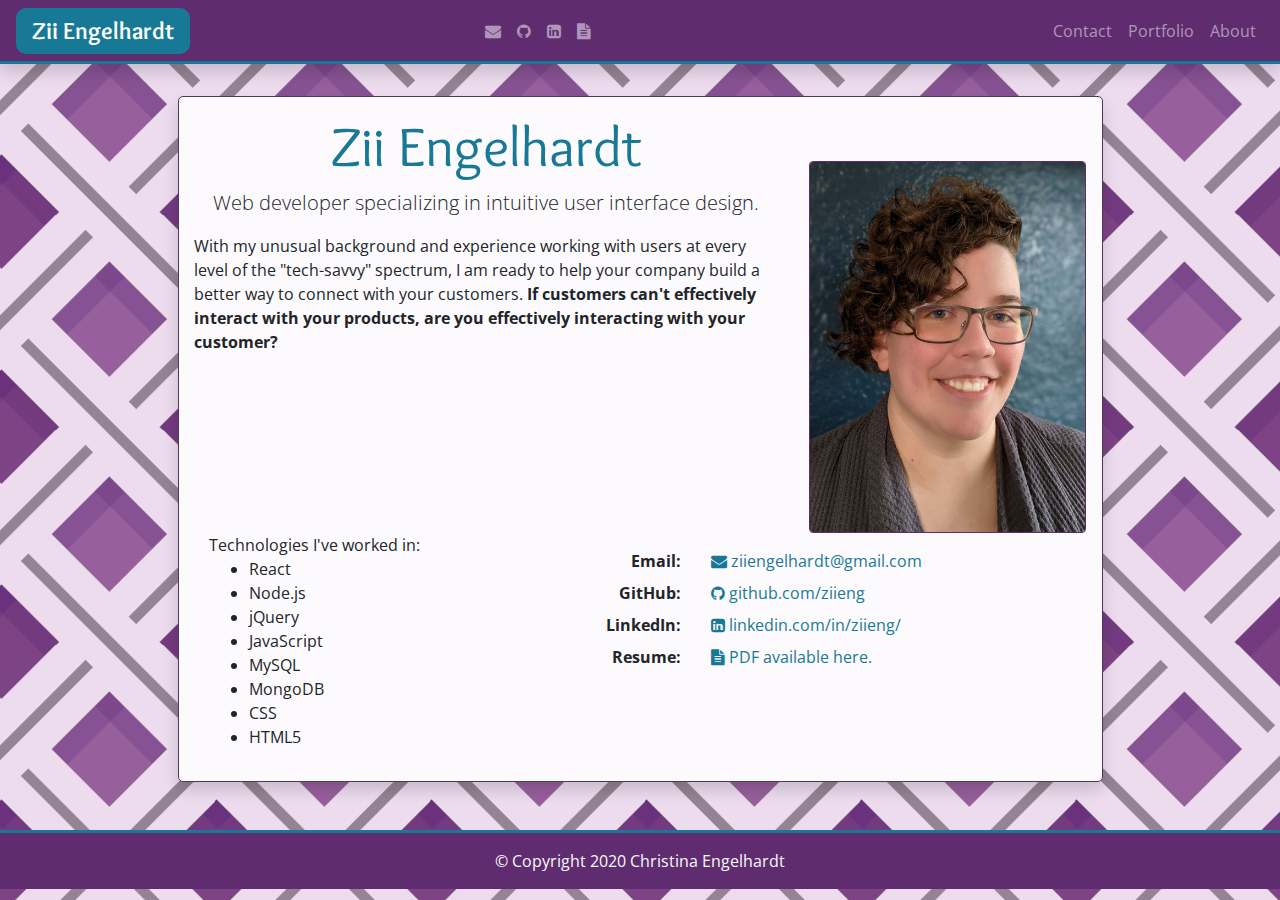
==== index.html @ 68a91fc2 "expand technologies list" ====
<!DOCTYPE html>
<html lang="en">

<head>
    <meta charset="UTF-8">
    <meta name="viewport" content="width=device-width, initial-scale=1.0">
    <title>Zii Engelhardt</title>
    <!-- favicons -->
    <link rel="apple-touch-icon" sizes="180x180" href="/Assets/favicon_io/apple-touch-icon.png">
    <link rel="icon" type="image/png" sizes="32x32" href="Assets/favicon_io/favicon-32x32.png">
    <link rel="icon" type="image/png" sizes="16x16" href="Assets/favicon_io/favicon-16x16.png">
    <link rel="manifest" href="Assets/favicon_io/site.webmanifest">
    <!-- link fonts, Bootstrap -->
    <link href="https://stackpath.bootstrapcdn.com/font-awesome/4.7.0/css/font-awesome.min.css" rel="stylesheet">
    <link href="https://fonts.googleapis.com/css2?family=Open+Sans&family=Overlock:wght@700&display=swap"
        rel="stylesheet">
    <link rel="stylesheet" href="https://stackpath.bootstrapcdn.com/bootstrap/4.5.2/css/bootstrap.min.css"
        integrity="sha384-JcKb8q3iqJ61gNV9KGb8thSsNjpSL0n8PARn9HuZOnIxN0hoP+VmmDGMN5t9UJ0Z" crossorigin="anonymous">
    <!-- link personal stylesheet -->
    <link rel="stylesheet" href="./Assets/style.css">
</head>

<body class="d-flex flex-column">
    <!-- Start nav bar -->
    <nav class="navbar navbar-expand-lg navbar-dark shadow">
        <!-- Name branding -->
        <a class="navbar-brand" href="index.html" style="color: white; font-weight: bold;">Zii Engelhardt</a>
        <!-- Establish hamburger for narrow screens -->
        <button class="navbar-toggler" type="button" data-toggle="collapse" data-target="#CollapsedNav"
            aria-controls="CollapsedNav" aria-expanded="false" aria-label="Toggle navigation">
            <span class="navbar-toggler-icon"></span>
        </button>
        <!-- Navigation here down collapses on narrower screens -->
        <div class="ml-5 collapse navbar-collapse" id="CollapsedNav">
            <ul class="navbar-nav mt-2 mt-lg-0 mx-auto">
                <li class="nav-item">
                    <a class="nav-link" target="_blank" href="mailto:cjengelhardt@gmail.com" aria-label="Email">
                        <i class="fa fa-envelope" aria-hidden="true"></i>
                    </a>
                </li>
                <li class="nav-item">
                    <a class="nav-link" target="_blank" href="https://github.com/ziieng" aria-label="GitHub">
                        <i class="fa fa-github" aria-hidden="true"></i>
                    </a>
                </li>
                <li class="nav-item">
                    <a class="nav-link" target="_blank" href="https://www.linkedin.com/in/ziieng/"
                        aria-label="LinkedIn">
                        <i class="fa fa-linkedin-square" aria-hidden="true"></i>
                    </a>
                </li>
                <li class="nav-item">
                    <a class="nav-link" target="_blank" href="https://docs.google.com/document/d/1PLFvmRkLbO74XjR9L6c9dn1vp06lsfV9-lXtM_DrgCk/export?format=pdf" aria-label="Resume">
                        <i class="fa fa-file-text" aria-hidden="true"></i>
                    </a>
                </li>
            </ul>

            <ul class="navbar-nav mt-2 mt-lg-0 ml-auto">
                <li class="nav-item">
                    <a class="nav-link" href="contact.html">Contact</a>
                </li>
                <li class="nav-item">
                    <a class="nav-link" href="portfolio.html">Portfolio</a>
                </li>
                <li class="nav-item">
                    <a class="nav-link" href="about.html">About<span class="sr-only"> (current)</span></a>
                </li>
            </ul>
        </div>
    </nav>
    <!-- End nav bar -->

    <!-- Main body - about me -->
    <div class="container cont mt-5">
        <div class="col-lg-10 my-5 py-3 pgBody shadow clearfix">
            <div class="row">
                <div class="col-md-8">
                    <h1 class="display-4 text-center">Zii Engelhardt</h1>
                    <p class="lead text-center">Web developer specializing in intuitive user interface design.</p>
                    <p>With my unusual background and experience working with users at every level of the "tech-savvy"
                        spectrum, I am ready to help your company build a better way to connect with your customers.
                        <strong>If customers can't effectively interact with your products, are you effectively
                            interacting with your customer?</strong>
                    </p>
                </div>
                <div class="col-md-4 mt-2 mt-md-5 profileImg">
                    <img src="Assets/BusinessZii.jpg" class="img-fluid rounded"
                        alt="Zii, a nerdy girl with short, curly brown hair and rectangular glasses. Her hair is buzzed very short on one side, and is parted away from the camera.">
                </div>
            </div>
            <div class="row mx-auto">
                <div class="col-md-5">
                    <p class="mb-0">Technologies I've worked in:</p>
                    <ul class="mt-0">
                        <li>React</li>
                        <li>Node.js</li>
                        <li>jQuery</li>
                        <li>JavaScript</li>
                        <li>MySQL</li>
                        <li>MongoDB</li>
                        <li>CSS</li>
                        <li>HTML5</li>
                    </ul>

                </div>
                <div class="col-md-7 mt-3">
                    <dl class="row">
                        <dt class="col-sm-3">Email:</dt>
                        <dd class="col-sm-9"><a target="_blank" href="mailto:ziiengelhardt@gmail.com"> <i
                                    class="fa fa-envelope" aria-hidden="true"></i> ziiengelhardt@gmail.com</a>
                        </dd>

                        <dt class="col-sm-3">GitHub:</dt>
                        <dd class="col-sm-9">
                            <a target="_blank" href="https://github.com/ziieng"><i class="fa fa-github"
                                    aria-hidden="true"></i>
                                github.com/ziieng</a>
                        </dd>

                        <dt class="col-sm-3">LinkedIn:</dt>
                        <dd class="col-sm-9"><a target="_blank" href="https://www.linkedin.com/in/ziieng/"><i
                                    class="fa fa-linkedin-square" aria-hidden="true"></i>
                                linkedin.com/in/ziieng/</a></dd>

                        <dt class="col-sm-3">Resume:</dt>
                        <dd class="col-sm-9"><a target="_blank" href="https://docs.google.com/document/d/1PLFvmRkLbO74XjR9L6c9dn1vp06lsfV9-lXtM_DrgCk/export?format=pdf"><i
                                    class="fa fa-file-text" aria-hidden="true"></i> PDF available here.</a>
                        </dd>
                    </dl>
                </div>
            </div>
        </div>
    </div>
    <!-- Start footer -->
    <footer class="footer">
        <div class="container d-flex justify-content-center">
            <span class="text-light">&copy; Copyright 2020 Christina Engelhardt</span>
        </div>
    </footer>
    <!-- End footer -->

    <!-- Link jQuery for bootstrap -->
    <script src="https://code.jquery.com/jquery-3.5.1.slim.min.js"
        integrity="sha384-DfXdz2htPH0lsSSs5nCTpuj/zy4C+OGpamoFVy38MVBnE+IbbVYUew+OrCXaRkfj" crossorigin="anonymous">
    </script>
    <script src="https://cdn.jsdelivr.net/npm/popper.js@1.16.1/dist/umd/popper.min.js"
        integrity="sha384-9/reFTGAW83EW2RDu2S0VKaIzap3H66lZH81PoYlFhbGU+6BZp6G7niu735Sk7lN" crossorigin="anonymous">
    </script>
    <script src="https://stackpath.bootstrapcdn.com/bootstrap/4.5.2/js/bootstrap.min.js"
        integrity="sha384-B4gt1jrGC7Jh4AgTPSdUtOBvfO8shuf57BaghqFfPlYxofvL8/KUEfYiJOMMV+rV" crossorigin="anonymous">
    </script>
</body>

</html>
---- Assets/style.css ----
/* dark teal: 105266
light teal: 187996
dark purple: 272635
light purple: 503859
whiteish: F2F4FF or f9f4fa*/

body {
    background-image: url("smallersquares.png");
    background-repeat: repeat;
    font-family: 'Open Sans',
        sans-serif;
}

.navbar {
    position: fixed;
    top: 0;
    width: 100%;
    height: 4rem;
    z-index: 2000;
    background-color: #602c70;
    border-bottom: #187996 3px solid;
}

.navbar-collapse {
    background-color: #602c70;
    text-align: center;
}

.navbar-brand {
    background-color: #187996;
    padding-left: 1rem;
    padding-right: 1rem;
    border-radius: 10px;
    font-family: 'Overlock',
        cursive;
    font-weight: bold;
    font-size: x-large;
    color: #f9f4fa;
}

/* unvisited link */
.navbar .nav-item .nav-link a:link {
    color: #ffffff !important;
}
/* visited link */
.navbar .nav-item .nav-link a:visited {
    color: #ffffff;
}
/* mouse over link */
.navbar .nav-item .nav-link a:hover {
    color: #f2f4f2;
}
/* selected link */
.navbar .nav-item.nav-link a:active {
    color: gainsboro;
}

h1 {
    color: #187996;
    font-weight: bold;
    font-family: 'Overlock',
        cursive;
}

.pgBody {
    margin-left: auto;
    margin-right: auto;
    background-color: #fcfafd;
    border-radius: 5px;
    border: thin solid #503859;
}

.profileImg {
    overflow: hidden;
}

.profileImg img {
    border: thin solid #602c70;
    border-radius: 5px;
}

body hr {
    border: thin dashed #503859;
}

.portCard {
    border: thin solid #602c70;
    background-color: #f9f4fa;
    margin-left: 10px;
    margin-right: 10px;
}

@media (min-width: 768px) {
    .portCard {
        min-width: 40%;
        max-width: 45%;
    }
}

.card-body .card-title {
    font-family: 'Overlock',
        cursive;
    color: #105266;
    font-weight: bold;
    text-align: center;
}

.portCard img {
    border: thin solid #187996;
    border-radius: 5px;
    margin-top: 3px;
}

.linkBox {
    width: fit-content;
}

.linkBox .btn-outline-info {
    color: #f9f4fa;
    background-color: #187996;
    border-color: #105266;
    /*set the color you want here*/
}

.linkBox .btn-outline-info:hover,
.linkBox .btn-outline-info:focus,
.linkBox .btn-outline-info:active,
.linkBox .btn-outline-info.active,
.open>.dropdown-toggle.btn-outline-info {
    color: #f9f4fa;
    background-color: #105266;
    border-color: rgb(37, 87, 131);
    /*set the color you want here*/
}

dl dt {
    text-align: left !important;
}

@media (min-width: 768px) {
    dl dt {
        text-align: right !important;
    }
}

.cont {
    min-height: 85vh;
    margin-bottom: auto;
    flex-grow: 0 1 auto;
}

.footer {
    flex-shrink: 0;
    width: 100%;
    padding-top: 1rem;
    padding-bottom: 1rem;
    background-color: #602c70;
    border-top: #187996 3px solid;
}

/* unvisited link */
.pgBody a:link {
    color: #187996;
}

/* visited link */
.pgBody a:visited {
    color: #503859;
}

/* mouse over link */
.pgBody a:hover {
    color: #105266;
}

/* selected link */
.pgBody a:active {
    color: #105266;
}

/* unvisited link */
.pgBody .portCard a:link {
    color: #ffffff;
}

/* visited link */
.pgBody .portCard a:visited {
    color: #f9f4fa;
}

/* mouse over link */
.pgBody .portCard a:hover {
    color: #ffffff;
}

/* selected link */
.pgBody .portCard a:active {
    color: #ffffff;
}
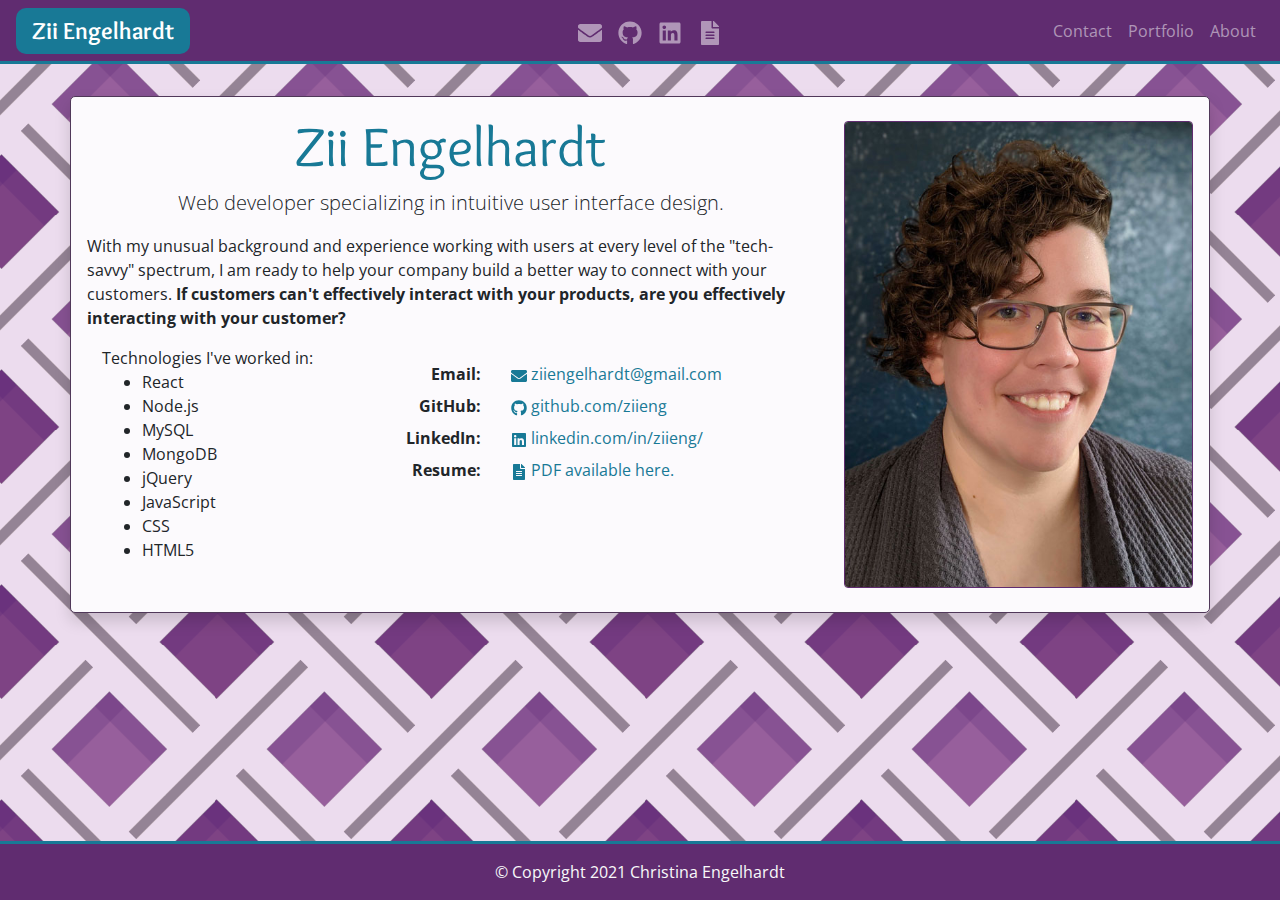
==== commit 229cfdd2: "Updates" ====
--- a/index.html
+++ b/index.html
@@ -1,155 +1 @@
-<!DOCTYPE html>
-<html lang="en">
-
-<head>
-    <meta charset="UTF-8">
-    <meta name="viewport" content="width=device-width, initial-scale=1.0">
-    <title>Zii Engelhardt</title>
-    <!-- favicons -->
-    <link rel="apple-touch-icon" sizes="180x180" href="/Assets/favicon_io/apple-touch-icon.png">
-    <link rel="icon" type="image/png" sizes="32x32" href="Assets/favicon_io/favicon-32x32.png">
-    <link rel="icon" type="image/png" sizes="16x16" href="Assets/favicon_io/favicon-16x16.png">
-    <link rel="manifest" href="Assets/favicon_io/site.webmanifest">
-    <!-- link fonts, Bootstrap -->
-    <link href="https://stackpath.bootstrapcdn.com/font-awesome/4.7.0/css/font-awesome.min.css" rel="stylesheet">
-    <link href="https://fonts.googleapis.com/css2?family=Open+Sans&family=Overlock:wght@700&display=swap"
-        rel="stylesheet">
-    <link rel="stylesheet" href="https://stackpath.bootstrapcdn.com/bootstrap/4.5.2/css/bootstrap.min.css"
-        integrity="sha384-JcKb8q3iqJ61gNV9KGb8thSsNjpSL0n8PARn9HuZOnIxN0hoP+VmmDGMN5t9UJ0Z" crossorigin="anonymous">
-    <!-- link personal stylesheet -->
-    <link rel="stylesheet" href="./Assets/style.css">
-</head>
-
-<body class="d-flex flex-column">
-    <!-- Start nav bar -->
-    <nav class="navbar navbar-expand-lg navbar-dark shadow">
-        <!-- Name branding -->
-        <a class="navbar-brand" href="index.html" style="color: white; font-weight: bold;">Zii Engelhardt</a>
-        <!-- Establish hamburger for narrow screens -->
-        <button class="navbar-toggler" type="button" data-toggle="collapse" data-target="#CollapsedNav"
-            aria-controls="CollapsedNav" aria-expanded="false" aria-label="Toggle navigation">
-            <span class="navbar-toggler-icon"></span>
-        </button>
-        <!-- Navigation here down collapses on narrower screens -->
-        <div class="ml-5 collapse navbar-collapse" id="CollapsedNav">
-            <ul class="navbar-nav mt-2 mt-lg-0 mx-auto">
-                <li class="nav-item">
-                    <a class="nav-link" target="_blank" href="mailto:cjengelhardt@gmail.com" aria-label="Email">
-                        <i class="fa fa-envelope" aria-hidden="true"></i>
-                    </a>
-                </li>
-                <li class="nav-item">
-                    <a class="nav-link" target="_blank" href="https://github.com/ziieng" aria-label="GitHub">
-                        <i class="fa fa-github" aria-hidden="true"></i>
-                    </a>
-                </li>
-                <li class="nav-item">
-                    <a class="nav-link" target="_blank" href="https://www.linkedin.com/in/ziieng/"
-                        aria-label="LinkedIn">
-                        <i class="fa fa-linkedin-square" aria-hidden="true"></i>
-                    </a>
-                </li>
-                <li class="nav-item">
-                    <a class="nav-link" target="_blank" href="https://docs.google.com/document/d/1PLFvmRkLbO74XjR9L6c9dn1vp06lsfV9-lXtM_DrgCk/export?format=pdf" aria-label="Resume">
-                        <i class="fa fa-file-text" aria-hidden="true"></i>
-                    </a>
-                </li>
-            </ul>
-
-            <ul class="navbar-nav mt-2 mt-lg-0 ml-auto">
-                <li class="nav-item">
-                    <a class="nav-link" href="contact.html">Contact</a>
-                </li>
-                <li class="nav-item">
-                    <a class="nav-link" href="portfolio.html">Portfolio</a>
-                </li>
-                <li class="nav-item">
-                    <a class="nav-link" href="about.html">About<span class="sr-only"> (current)</span></a>
-                </li>
-            </ul>
-        </div>
-    </nav>
-    <!-- End nav bar -->
-
-    <!-- Main body - about me -->
-    <div class="container cont mt-5">
-        <div class="col-lg-10 my-5 py-3 pgBody shadow clearfix">
-            <div class="row">
-                <div class="col-md-8">
-                    <h1 class="display-4 text-center">Zii Engelhardt</h1>
-                    <p class="lead text-center">Web developer specializing in intuitive user interface design.</p>
-                    <p>With my unusual background and experience working with users at every level of the "tech-savvy"
-                        spectrum, I am ready to help your company build a better way to connect with your customers.
-                        <strong>If customers can't effectively interact with your products, are you effectively
-                            interacting with your customer?</strong>
-                    </p>
-                </div>
-                <div class="col-md-4 mt-2 mt-md-5 profileImg">
-                    <img src="Assets/BusinessZii.jpg" class="img-fluid rounded"
-                        alt="Zii, a nerdy girl with short, curly brown hair and rectangular glasses. Her hair is buzzed very short on one side, and is parted away from the camera.">
-                </div>
-            </div>
-            <div class="row mx-auto">
-                <div class="col-md-5">
-                    <p class="mb-0">Technologies I've worked in:</p>
-                    <ul class="mt-0">
-                        <li>React</li>
-                        <li>Node.js</li>
-                        <li>jQuery</li>
-                        <li>JavaScript</li>
-                        <li>MySQL</li>
-                        <li>MongoDB</li>
-                        <li>CSS</li>
-                        <li>HTML5</li>
-                    </ul>
-
-                </div>
-                <div class="col-md-7 mt-3">
-                    <dl class="row">
-                        <dt class="col-sm-3">Email:</dt>
-                        <dd class="col-sm-9"><a target="_blank" href="mailto:ziiengelhardt@gmail.com"> <i
-                                    class="fa fa-envelope" aria-hidden="true"></i> ziiengelhardt@gmail.com</a>
-                        </dd>
-
-                        <dt class="col-sm-3">GitHub:</dt>
-                        <dd class="col-sm-9">
-                            <a target="_blank" href="https://github.com/ziieng"><i class="fa fa-github"
-                                    aria-hidden="true"></i>
-                                github.com/ziieng</a>
-                        </dd>
-
-                        <dt class="col-sm-3">LinkedIn:</dt>
-                        <dd class="col-sm-9"><a target="_blank" href="https://www.linkedin.com/in/ziieng/"><i
-                                    class="fa fa-linkedin-square" aria-hidden="true"></i>
-                                linkedin.com/in/ziieng/</a></dd>
-
-                        <dt class="col-sm-3">Resume:</dt>
-                        <dd class="col-sm-9"><a target="_blank" href="https://docs.google.com/document/d/1PLFvmRkLbO74XjR9L6c9dn1vp06lsfV9-lXtM_DrgCk/export?format=pdf"><i
-                                    class="fa fa-file-text" aria-hidden="true"></i> PDF available here.</a>
-                        </dd>
-                    </dl>
-                </div>
-            </div>
-        </div>
-    </div>
-    <!-- Start footer -->
-    <footer class="footer">
-        <div class="container d-flex justify-content-center">
-            <span class="text-light">&copy; Copyright 2020 Christina Engelhardt</span>
-        </div>
-    </footer>
-    <!-- End footer -->
-
-    <!-- Link jQuery for bootstrap -->
-    <script src="https://code.jquery.com/jquery-3.5.1.slim.min.js"
-        integrity="sha384-DfXdz2htPH0lsSSs5nCTpuj/zy4C+OGpamoFVy38MVBnE+IbbVYUew+OrCXaRkfj" crossorigin="anonymous">
-    </script>
-    <script src="https://cdn.jsdelivr.net/npm/popper.js@1.16.1/dist/umd/popper.min.js"
-        integrity="sha384-9/reFTGAW83EW2RDu2S0VKaIzap3H66lZH81PoYlFhbGU+6BZp6G7niu735Sk7lN" crossorigin="anonymous">
-    </script>
-    <script src="https://stackpath.bootstrapcdn.com/bootstrap/4.5.2/js/bootstrap.min.js"
-        integrity="sha384-B4gt1jrGC7Jh4AgTPSdUtOBvfO8shuf57BaghqFfPlYxofvL8/KUEfYiJOMMV+rV" crossorigin="anonymous">
-    </script>
-</body>
-
-</html>+<!doctype html><html lang="en"><head><meta charset="utf-8"><meta name="viewport" content="width=device-width,initial-scale=1,shrink-to-fit=no"><meta name="theme-color" content="#000000"><link rel="manifest" href="/manifest.json"><link rel="shortcut icon" href="/favicon.ico"><title>Zii Engelhardt</title><link href="https://fonts.googleapis.com/css2?family=Open+Sans&family=Overlock:wght@700&display=swap" rel="stylesheet"><link href="/static/css/2.87a9c7a2.chunk.css" rel="stylesheet"><link href="/static/css/main.0ce1314d.chunk.css" rel="stylesheet"></head><body><noscript>You need to enable JavaScript to see this webpage.</noscript><div id="root"></div><script>!function(e){function r(r){for(var n,l,f=r[0],i=r[1],a=r[2],c=0,s=[];c<f.length;c++)l=f[c],Object.prototype.hasOwnProperty.call(o,l)&&o[l]&&s.push(o[l][0]),o[l]=0;for(n in i)Object.prototype.hasOwnProperty.call(i,n)&&(e[n]=i[n]);for(p&&p(r);s.length;)s.shift()();return u.push.apply(u,a||[]),t()}function t(){for(var e,r=0;r<u.length;r++){for(var t=u[r],n=!0,f=1;f<t.length;f++){var i=t[f];0!==o[i]&&(n=!1)}n&&(u.splice(r--,1),e=l(l.s=t[0]))}return e}var n={},o={1:0},u=[];function l(r){if(n[r])return n[r].exports;var t=n[r]={i:r,l:!1,exports:{}};return e[r].call(t.exports,t,t.exports,l),t.l=!0,t.exports}l.m=e,l.c=n,l.d=function(e,r,t){l.o(e,r)||Object.defineProperty(e,r,{enumerable:!0,get:t})},l.r=function(e){"undefined"!=typeof Symbol&&Symbol.toStringTag&&Object.defineProperty(e,Symbol.toStringTag,{value:"Module"}),Object.defineProperty(e,"__esModule",{value:!0})},l.t=function(e,r){if(1&r&&(e=l(e)),8&r)return e;if(4&r&&"object"==typeof e&&e&&e.__esModule)return e;var t=Object.create(null);if(l.r(t),Object.defineProperty(t,"default",{enumerable:!0,value:e}),2&r&&"string"!=typeof e)for(var n in e)l.d(t,n,function(r){return e[r]}.bind(null,n));return t},l.n=function(e){var r=e&&e.__esModule?function(){return e.default}:function(){return e};return l.d(r,"a",r),r},l.o=function(e,r){return Object.prototype.hasOwnProperty.call(e,r)},l.p="/";var f=this.webpackJsonpreactportfolio=this.webpackJsonpreactportfolio||[],i=f.push.bind(f);f.push=r,f=f.slice();for(var a=0;a<f.length;a++)r(f[a]);var p=i;t()}([])</script><script src="/static/js/2.46780717.chunk.js"></script><script src="/static/js/main.69ee39e8.chunk.js"></script></body></html>--- a/static/css/main.0ce1314d.chunk.css
+++ b/static/css/main.0ce1314d.chunk.css
@@ -0,0 +1,2 @@
+body{margin:0;padding:0;font-family:sans-serif;background-image:url(/assets/smallersquares.png);background-repeat:repeat;font-family:"Open Sans",sans-serif}.navbar{padding:1rem;position:fixed;top:0;width:100%;height:4rem;z-index:2000;background-color:#602c70;border-bottom:3px solid #187996}.navbar-collapse{background-color:#602c70;text-align:center}.navbar-brand{background-color:#187996;padding-left:1rem;padding-right:1rem;border-radius:10px;font-family:"Overlock",cursive;font-weight:700;font-size:x-large;color:#f9f4fa}.navbar .nav-item .nav-link a:link{color:#fff!important}.navbar .nav-item .nav-link a:visited{color:#fff}.navbar .nav-item .nav-link a:hover{color:#f2f4f2}.navbar .nav-item.nav-link a:active{color:#dcdcdc}h1{color:#187996;font-weight:700;font-family:"Overlock",cursive}.pgBody{margin-left:auto;margin-right:auto;background-color:#fcfafd;border-radius:5px;border:thin solid #503859}.profileImg{overflow:hidden}.profileImg img{border:thin solid #602c70;border-radius:5px}body hr{border:thin dashed #503859}.portCard{border:thin solid #602c70;background-color:#f9f4fa;margin-left:5px;margin-right:5px}@media (min-width:768px){.portCard{min-width:40%;max-width:45%}}.card-body .card-title{font-family:"Overlock",cursive;color:#105266;font-weight:700;text-align:center}.portCard img{border:thin solid #187996;border-radius:5px;margin-top:3px}.linkBox{width:-webkit-fit-content;width:-moz-fit-content;width:fit-content}.linkBox .btn-outline-info{color:#f9f4fa;background-color:#187996;border-color:#105266}.linkBox .btn-outline-info.active,.linkBox .btn-outline-info:active,.linkBox .btn-outline-info:focus,.linkBox .btn-outline-info:hover,.open>.dropdown-toggle.btn-outline-info{color:#f9f4fa;background-color:#105266;border-color:#255783}dl dt{text-align:left!important}@media (min-width:768px){dl dt{text-align:right!important}}.cont{min-height:85vh;margin-bottom:auto;flex-grow:0 1 auto}.footer{position:fixed;bottom:0;flex-shrink:0;width:100%;padding-top:1rem;padding-bottom:1rem;background-color:#602c70;border-top:3px solid #187996}.pgBody a:link{color:#187996}.pgBody a:visited{color:#503859}.pgBody a:active,.pgBody a:hover{color:#105266}.pgBody .portCard a:link{color:#fff}.pgBody .portCard a:visited{color:#f9f4fa}.pgBody .portCard a:active,.pgBody .portCard a:hover{color:#fff}
+/*# sourceMappingURL=main.0ce1314d.chunk.css.map */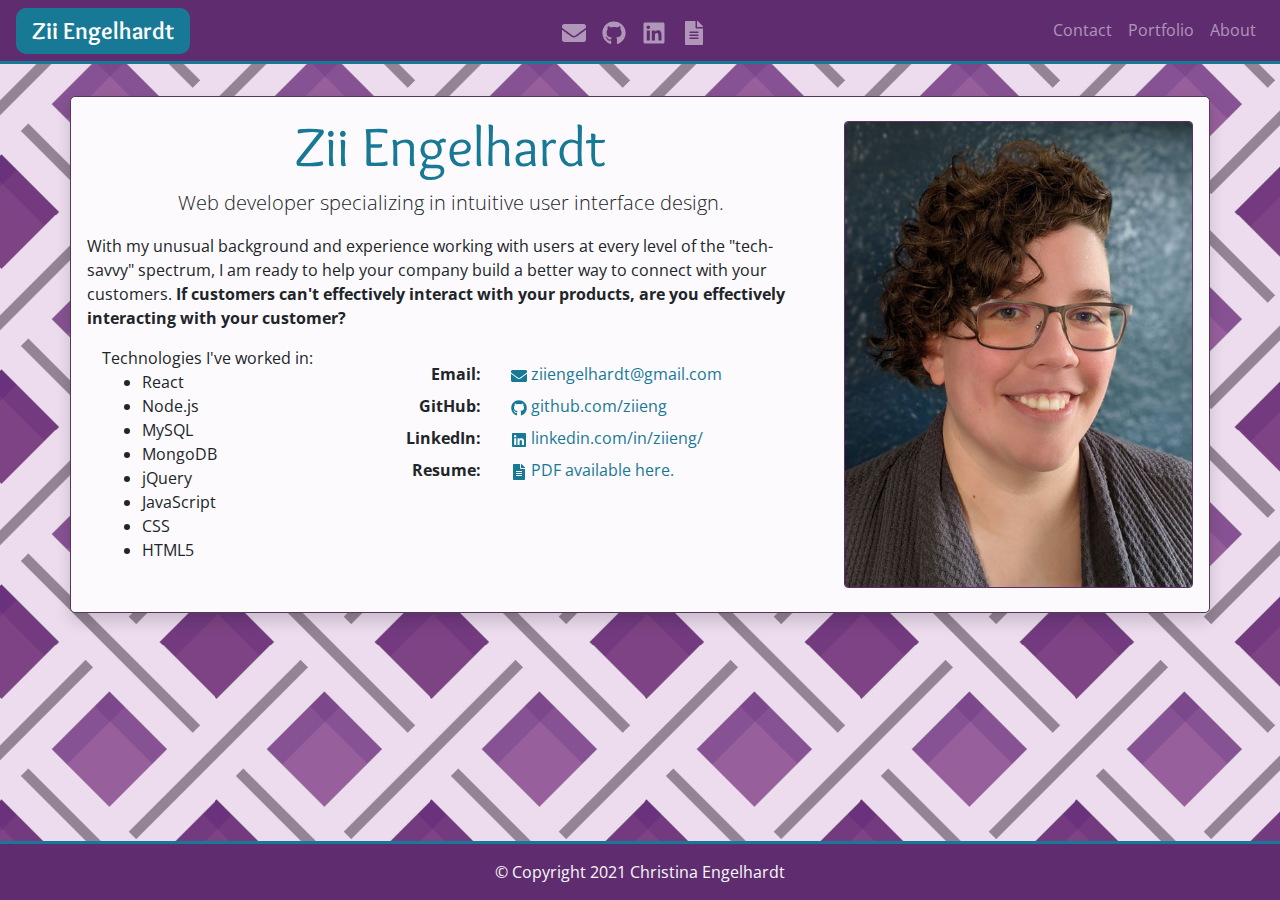
==== commit 8791cb33: "Updates" ====
--- a/index.html
+++ b/index.html
@@ -1 +1 @@
-<!doctype html><html lang="en"><head><meta charset="utf-8"><meta name="viewport" content="width=device-width,initial-scale=1,shrink-to-fit=no"><meta name="theme-color" content="#000000"><link rel="manifest" href="/manifest.json"><link rel="shortcut icon" href="/favicon.ico"><title>Zii Engelhardt</title><link href="https://fonts.googleapis.com/css2?family=Open+Sans&family=Overlock:wght@700&display=swap" rel="stylesheet"><link href="/static/css/2.87a9c7a2.chunk.css" rel="stylesheet"><link href="/static/css/main.0ce1314d.chunk.css" rel="stylesheet"></head><body><noscript>You need to enable JavaScript to see this webpage.</noscript><div id="root"></div><script>!function(e){function r(r){for(var n,l,f=r[0],i=r[1],a=r[2],c=0,s=[];c<f.length;c++)l=f[c],Object.prototype.hasOwnProperty.call(o,l)&&o[l]&&s.push(o[l][0]),o[l]=0;for(n in i)Object.prototype.hasOwnProperty.call(i,n)&&(e[n]=i[n]);for(p&&p(r);s.length;)s.shift()();return u.push.apply(u,a||[]),t()}function t(){for(var e,r=0;r<u.length;r++){for(var t=u[r],n=!0,f=1;f<t.length;f++){var i=t[f];0!==o[i]&&(n=!1)}n&&(u.splice(r--,1),e=l(l.s=t[0]))}return e}var n={},o={1:0},u=[];function l(r){if(n[r])return n[r].exports;var t=n[r]={i:r,l:!1,exports:{}};return e[r].call(t.exports,t,t.exports,l),t.l=!0,t.exports}l.m=e,l.c=n,l.d=function(e,r,t){l.o(e,r)||Object.defineProperty(e,r,{enumerable:!0,get:t})},l.r=function(e){"undefined"!=typeof Symbol&&Symbol.toStringTag&&Object.defineProperty(e,Symbol.toStringTag,{value:"Module"}),Object.defineProperty(e,"__esModule",{value:!0})},l.t=function(e,r){if(1&r&&(e=l(e)),8&r)return e;if(4&r&&"object"==typeof e&&e&&e.__esModule)return e;var t=Object.create(null);if(l.r(t),Object.defineProperty(t,"default",{enumerable:!0,value:e}),2&r&&"string"!=typeof e)for(var n in e)l.d(t,n,function(r){return e[r]}.bind(null,n));return t},l.n=function(e){var r=e&&e.__esModule?function(){return e.default}:function(){return e};return l.d(r,"a",r),r},l.o=function(e,r){return Object.prototype.hasOwnProperty.call(e,r)},l.p="/";var f=this.webpackJsonpreactportfolio=this.webpackJsonpreactportfolio||[],i=f.push.bind(f);f.push=r,f=f.slice();for(var a=0;a<f.length;a++)r(f[a]);var p=i;t()}([])</script><script src="/static/js/2.46780717.chunk.js"></script><script src="/static/js/main.69ee39e8.chunk.js"></script></body></html>+<!doctype html><html lang="en"><head><meta charset="utf-8"><meta name="viewport" content="width=device-width,initial-scale=1,shrink-to-fit=no"><meta name="theme-color" content="#000000"><link rel="manifest" href="/manifest.json"><link rel="shortcut icon" href="/favicon.ico"><title>Zii Engelhardt</title><link href="https://fonts.googleapis.com/css2?family=Open+Sans&family=Overlock:wght@700&display=swap" rel="stylesheet"><link href="/static/css/2.f9a7a259.chunk.css" rel="stylesheet"><link href="/static/css/main.98c0fc8f.chunk.css" rel="stylesheet"></head><body><noscript>You need to enable JavaScript to see this webpage.</noscript><div id="root"></div><script>!function(e){function r(r){for(var n,l,f=r[0],i=r[1],a=r[2],c=0,s=[];c<f.length;c++)l=f[c],Object.prototype.hasOwnProperty.call(o,l)&&o[l]&&s.push(o[l][0]),o[l]=0;for(n in i)Object.prototype.hasOwnProperty.call(i,n)&&(e[n]=i[n]);for(p&&p(r);s.length;)s.shift()();return u.push.apply(u,a||[]),t()}function t(){for(var e,r=0;r<u.length;r++){for(var t=u[r],n=!0,f=1;f<t.length;f++){var i=t[f];0!==o[i]&&(n=!1)}n&&(u.splice(r--,1),e=l(l.s=t[0]))}return e}var n={},o={1:0},u=[];function l(r){if(n[r])return n[r].exports;var t=n[r]={i:r,l:!1,exports:{}};return e[r].call(t.exports,t,t.exports,l),t.l=!0,t.exports}l.m=e,l.c=n,l.d=function(e,r,t){l.o(e,r)||Object.defineProperty(e,r,{enumerable:!0,get:t})},l.r=function(e){"undefined"!=typeof Symbol&&Symbol.toStringTag&&Object.defineProperty(e,Symbol.toStringTag,{value:"Module"}),Object.defineProperty(e,"__esModule",{value:!0})},l.t=function(e,r){if(1&r&&(e=l(e)),8&r)return e;if(4&r&&"object"==typeof e&&e&&e.__esModule)return e;var t=Object.create(null);if(l.r(t),Object.defineProperty(t,"default",{enumerable:!0,value:e}),2&r&&"string"!=typeof e)for(var n in e)l.d(t,n,function(r){return e[r]}.bind(null,n));return t},l.n=function(e){var r=e&&e.__esModule?function(){return e.default}:function(){return e};return l.d(r,"a",r),r},l.o=function(e,r){return Object.prototype.hasOwnProperty.call(e,r)},l.p="/";var f=this.webpackJsonpreactportfolio=this.webpackJsonpreactportfolio||[],i=f.push.bind(f);f.push=r,f=f.slice();for(var a=0;a<f.length;a++)r(f[a]);var p=i;t()}([])</script><script src="/static/js/2.421b76ee.chunk.js"></script><script src="/static/js/main.376bf2cb.chunk.js"></script></body></html>--- a/static/css/2.f9a7a259.chunk.css
+++ b/static/css/2.f9a7a259.chunk.css
@@ -0,0 +1,9 @@
+.carousel.carousel-slider .control-arrow,.carousel .control-arrow{transition:all .25s ease-in;opacity:.4;filter:alpha(opacity=40);position:absolute;z-index:2;top:20px;background:none;border:0;font-size:32px;cursor:pointer}.carousel .control-arrow:focus,.carousel .control-arrow:hover{opacity:1;filter:alpha(opacity=100)}.carousel.carousel-slider .control-arrow:before,.carousel .control-arrow:before{margin:0 5px;display:inline-block;border-top:8px solid transparent;border-bottom:8px solid transparent;content:""}.carousel .control-disabled.control-arrow{opacity:0;filter:alpha(opacity=0);cursor:inherit;display:none}.carousel .control-prev.control-arrow{left:0}.carousel .control-prev.control-arrow:before{border-right:8px solid #fff}.carousel .control-next.control-arrow{right:0}.carousel .control-next.control-arrow:before{border-left:8px solid #fff}.carousel-root{outline:none}.carousel{width:100%}.carousel *{box-sizing:border-box}.carousel img{width:100%;display:inline-block;pointer-events:none}.carousel .carousel{position:relative}.carousel .control-arrow{outline:0;border:0;background:none;top:50%;margin-top:-13px;font-size:18px}.carousel .thumbs-wrapper{margin:20px;overflow:hidden}.carousel .thumbs{transition:all .15s ease-in;transform:translateZ(0);position:relative;list-style:none;white-space:nowrap}.carousel .thumb{transition:border .15s ease-in;display:inline-block;margin-right:6px;white-space:nowrap;overflow:hidden;border:3px solid #fff;padding:2px}.carousel .thumb:focus{border:3px solid #ccc;outline:none}.carousel .thumb.selected,.carousel .thumb:hover{border:3px solid #333}.carousel .thumb img{vertical-align:top}.carousel.carousel-slider{position:relative;margin:0;overflow:hidden}.carousel.carousel-slider .control-arrow{top:0;color:#fff;font-size:26px;bottom:0;margin-top:0;padding:5px}.carousel.carousel-slider .control-arrow:hover{background:rgba(0,0,0,.2)}.carousel .slider-wrapper{overflow:hidden;margin:auto;width:100%;transition:height .15s ease-in}.carousel .slider-wrapper.axis-horizontal .slider{-ms-box-orient:horizontal;display:-moz-flex;display:flex}.carousel .slider-wrapper.axis-horizontal .slider .slide{flex-direction:column;flex-flow:column}.carousel .slider-wrapper.axis-vertical{-ms-box-orient:horizontal;display:-moz-flex;display:flex}.carousel .slider-wrapper.axis-vertical .slider{flex-direction:column}.carousel .slider{margin:0;padding:0;position:relative;list-style:none;width:100%}.carousel .slider.animated{transition:all .35s ease-in-out}.carousel .slide{min-width:100%;margin:0;position:relative;text-align:center;background:#000}.carousel .slide img{width:100%;vertical-align:top;border:0}.carousel .slide iframe{display:inline-block;width:calc(100% - 80px);margin:0 40px 40px;border:0}.carousel .slide .legend{transition:all .5s ease-in-out;position:absolute;bottom:40px;left:50%;margin-left:-45%;width:90%;border-radius:10px;background:#000;color:#fff;padding:10px;font-size:12px;text-align:center;opacity:.25;transition:opacity .35s ease-in-out}.carousel .control-dots{position:absolute;bottom:0;margin:10px 0;padding:0;text-align:center;width:100%;z-index:1}@media (min-width:960px){.carousel .control-dots{bottom:0}}.carousel .control-dots .dot{transition:opacity .25s ease-in;opacity:.3;filter:alpha(opacity=30);box-shadow:1px 1px 2px rgba(0,0,0,.9);background:#fff;border-radius:50%;width:8px;height:8px;cursor:pointer;display:inline-block;margin:0 8px}.carousel .control-dots .dot.selected,.carousel .control-dots .dot:hover{opacity:1;filter:alpha(opacity=100)}.carousel .carousel-status{position:absolute;top:0;right:0;padding:5px;font-size:10px;text-shadow:1px 1px 1px rgba(0,0,0,.9);color:#fff}.carousel:hover .slide .legend{opacity:1}
+
+/*!
+ * Bootstrap v4.6.0 (https://getbootstrap.com/)
+ * Copyright 2011-2021 The Bootstrap Authors
+ * Copyright 2011-2021 Twitter, Inc.
+ * Licensed under MIT (https://github.com/twbs/bootstrap/blob/main/LICENSE)
+ */:root{--blue:#007bff;--indigo:#6610f2;--purple:#6f42c1;--pink:#e83e8c;--red:#dc3545;--orange:#fd7e14;--yellow:#ffc107;--green:#28a745;--teal:#20c997;--cyan:#17a2b8;--white:#fff;--gray:#6c757d;--gray-dark:#343a40;--primary:#007bff;--secondary:#6c757d;--success:#28a745;--info:#17a2b8;--warning:#ffc107;--danger:#dc3545;--light:#f8f9fa;--dark:#343a40;--breakpoint-xs:0;--breakpoint-sm:576px;--breakpoint-md:768px;--breakpoint-lg:992px;--breakpoint-xl:1200px;--font-family-sans-serif:-apple-system,BlinkMacSystemFont,"Segoe UI",Roboto,"Helvetica Neue",Arial,"Noto Sans","Liberation Sans",sans-serif,"Apple Color Emoji","Segoe UI Emoji","Segoe UI Symbol","Noto Color Emoji";--font-family-monospace:SFMono-Regular,Menlo,Monaco,Consolas,"Liberation Mono","Courier New",monospace}*,:after,:before{box-sizing:border-box}html{font-family:sans-serif;line-height:1.15;-webkit-text-size-adjust:100%;-webkit-tap-highlight-color:rgba(0,0,0,0)}article,aside,figcaption,figure,footer,header,hgroup,main,nav,section{display:block}body{margin:0;font-family:-apple-system,BlinkMacSystemFont,"Segoe UI",Roboto,"Helvetica Neue",Arial,"Noto Sans","Liberation Sans",sans-serif,"Apple Color Emoji","Segoe UI Emoji","Segoe UI Symbol","Noto Color Emoji";font-size:1rem;font-weight:400;line-height:1.5;color:#212529;text-align:left;background-color:#fff}[tabindex="-1"]:focus:not(:focus-visible){outline:0!important}hr{box-sizing:content-box;height:0;overflow:visible}h1,h2,h3,h4,h5,h6{margin-top:0;margin-bottom:.5rem}p{margin-top:0;margin-bottom:1rem}abbr[data-original-title],abbr[title]{text-decoration:underline;-webkit-text-decoration:underline dotted;text-decoration:underline dotted;cursor:help;border-bottom:0;-webkit-text-decoration-skip-ink:none;text-decoration-skip-ink:none}address{font-style:normal;line-height:inherit}address,dl,ol,ul{margin-bottom:1rem}dl,ol,ul{margin-top:0}ol ol,ol ul,ul ol,ul ul{margin-bottom:0}dt{font-weight:700}dd{margin-bottom:.5rem;margin-left:0}blockquote{margin:0 0 1rem}b,strong{font-weight:bolder}small{font-size:80%}sub,sup{position:relative;font-size:75%;line-height:0;vertical-align:baseline}sub{bottom:-.25em}sup{top:-.5em}a{color:#007bff;text-decoration:none;background-color:transparent}a:hover{color:#0056b3;text-decoration:underline}a:not([href]):not([class]),a:not([href]):not([class]):hover{color:inherit;text-decoration:none}code,kbd,pre,samp{font-family:SFMono-Regular,Menlo,Monaco,Consolas,"Liberation Mono","Courier New",monospace;font-size:1em}pre{margin-top:0;margin-bottom:1rem;overflow:auto;-ms-overflow-style:scrollbar}figure{margin:0 0 1rem}img{border-style:none}img,svg{vertical-align:middle}svg{overflow:hidden}table{border-collapse:collapse}caption{padding-top:.75rem;padding-bottom:.75rem;color:#6c757d;text-align:left;caption-side:bottom}th{text-align:inherit;text-align:-webkit-match-parent}label{display:inline-block;margin-bottom:.5rem}button{border-radius:0}button:focus:not(:focus-visible){outline:0}button,input,optgroup,select,textarea{margin:0;font-family:inherit;font-size:inherit;line-height:inherit}button,input{overflow:visible}button,select{text-transform:none}[role=button]{cursor:pointer}select{word-wrap:normal}[type=button],[type=reset],[type=submit],button{-webkit-appearance:button}[type=button]:not(:disabled),[type=reset]:not(:disabled),[type=submit]:not(:disabled),button:not(:disabled){cursor:pointer}[type=button]::-moz-focus-inner,[type=reset]::-moz-focus-inner,[type=submit]::-moz-focus-inner,button::-moz-focus-inner{padding:0;border-style:none}input[type=checkbox],input[type=radio]{box-sizing:border-box;padding:0}textarea{overflow:auto;resize:vertical}fieldset{min-width:0;padding:0;margin:0;border:0}legend{display:block;width:100%;max-width:100%;padding:0;margin-bottom:.5rem;font-size:1.5rem;line-height:inherit;color:inherit;white-space:normal}progress{vertical-align:baseline}[type=number]::-webkit-inner-spin-button,[type=number]::-webkit-outer-spin-button{height:auto}[type=search]{outline-offset:-2px;-webkit-appearance:none}[type=search]::-webkit-search-decoration{-webkit-appearance:none}::-webkit-file-upload-button{font:inherit;-webkit-appearance:button}output{display:inline-block}summary{display:list-item;cursor:pointer}template{display:none}[hidden]{display:none!important}.h1,.h2,.h3,.h4,.h5,.h6,h1,h2,h3,h4,h5,h6{margin-bottom:.5rem;font-weight:500;line-height:1.2}.h1,h1{font-size:2.5rem}.h2,h2{font-size:2rem}.h3,h3{font-size:1.75rem}.h4,h4{font-size:1.5rem}.h5,h5{font-size:1.25rem}.h6,h6{font-size:1rem}.lead{font-size:1.25rem;font-weight:300}.display-1{font-size:6rem}.display-1,.display-2{font-weight:300;line-height:1.2}.display-2{font-size:5.5rem}.display-3{font-size:4.5rem}.display-3,.display-4{font-weight:300;line-height:1.2}.display-4{font-size:3.5rem}hr{margin-top:1rem;margin-bottom:1rem;border:0;border-top:1px solid rgba(0,0,0,.1)}.small,small{font-size:80%;font-weight:400}.mark,mark{padding:.2em;background-color:#fcf8e3}.list-inline,.list-unstyled{padding-left:0;list-style:none}.list-inline-item{display:inline-block}.list-inline-item:not(:last-child){margin-right:.5rem}.initialism{font-size:90%;text-transform:uppercase}.blockquote{margin-bottom:1rem;font-size:1.25rem}.blockquote-footer{display:block;font-size:80%;color:#6c757d}.blockquote-footer:before{content:"\2014\00A0"}.img-fluid,.img-thumbnail{max-width:100%;height:auto}.img-thumbnail{padding:.25rem;background-color:#fff;border:1px solid #dee2e6;border-radius:.25rem}.figure{display:inline-block}.figure-img{margin-bottom:.5rem;line-height:1}.figure-caption{font-size:90%;color:#6c757d}code{font-size:87.5%;color:#e83e8c;word-wrap:break-word}a>code{color:inherit}kbd{padding:.2rem .4rem;font-size:87.5%;color:#fff;background-color:#212529;border-radius:.2rem}kbd kbd{padding:0;font-size:100%;font-weight:700}pre{display:block;font-size:87.5%;color:#212529}pre code{font-size:inherit;color:inherit;word-break:normal}.pre-scrollable{max-height:340px;overflow-y:scroll}.container,.container-fluid,.container-lg,.container-md,.container-sm,.container-xl{width:100%;padding-right:15px;padding-left:15px;margin-right:auto;margin-left:auto}@media (min-width:576px){.container,.container-sm{max-width:540px}}@media (min-width:768px){.container,.container-md,.container-sm{max-width:720px}}@media (min-width:992px){.container,.container-lg,.container-md,.container-sm{max-width:960px}}@media (min-width:1200px){.container,.container-lg,.container-md,.container-sm,.container-xl{max-width:1140px}}.row{display:flex;flex-wrap:wrap;margin-right:-15px;margin-left:-15px}.no-gutters{margin-right:0;margin-left:0}.no-gutters>.col,.no-gutters>[class*=col-]{padding-right:0;padding-left:0}.col,.col-1,.col-2,.col-3,.col-4,.col-5,.col-6,.col-7,.col-8,.col-9,.col-10,.col-11,.col-12,.col-auto,.col-lg,.col-lg-1,.col-lg-2,.col-lg-3,.col-lg-4,.col-lg-5,.col-lg-6,.col-lg-7,.col-lg-8,.col-lg-9,.col-lg-10,.col-lg-11,.col-lg-12,.col-lg-auto,.col-md,.col-md-1,.col-md-2,.col-md-3,.col-md-4,.col-md-5,.col-md-6,.col-md-7,.col-md-8,.col-md-9,.col-md-10,.col-md-11,.col-md-12,.col-md-auto,.col-sm,.col-sm-1,.col-sm-2,.col-sm-3,.col-sm-4,.col-sm-5,.col-sm-6,.col-sm-7,.col-sm-8,.col-sm-9,.col-sm-10,.col-sm-11,.col-sm-12,.col-sm-auto,.col-xl,.col-xl-1,.col-xl-2,.col-xl-3,.col-xl-4,.col-xl-5,.col-xl-6,.col-xl-7,.col-xl-8,.col-xl-9,.col-xl-10,.col-xl-11,.col-xl-12,.col-xl-auto{position:relative;width:100%;padding-right:15px;padding-left:15px}.col{flex-basis:0;flex-grow:1;max-width:100%}.row-cols-1>*{flex:0 0 100%;max-width:100%}.row-cols-2>*{flex:0 0 50%;max-width:50%}.row-cols-3>*{flex:0 0 33.333333%;max-width:33.333333%}.row-cols-4>*{flex:0 0 25%;max-width:25%}.row-cols-5>*{flex:0 0 20%;max-width:20%}.row-cols-6>*{flex:0 0 16.666667%;max-width:16.666667%}.col-auto{flex:0 0 auto;width:auto;max-width:100%}.col-1{flex:0 0 8.333333%;max-width:8.333333%}.col-2{flex:0 0 16.666667%;max-width:16.666667%}.col-3{flex:0 0 25%;max-width:25%}.col-4{flex:0 0 33.333333%;max-width:33.333333%}.col-5{flex:0 0 41.666667%;max-width:41.666667%}.col-6{flex:0 0 50%;max-width:50%}.col-7{flex:0 0 58.333333%;max-width:58.333333%}.col-8{flex:0 0 66.666667%;max-width:66.666667%}.col-9{flex:0 0 75%;max-width:75%}.col-10{flex:0 0 83.333333%;max-width:83.333333%}.col-11{flex:0 0 91.666667%;max-width:91.666667%}.col-12{flex:0 0 100%;max-width:100%}.order-first{order:-1}.order-last{order:13}.order-0{order:0}.order-1{order:1}.order-2{order:2}.order-3{order:3}.order-4{order:4}.order-5{order:5}.order-6{order:6}.order-7{order:7}.order-8{order:8}.order-9{order:9}.order-10{order:10}.order-11{order:11}.order-12{order:12}.offset-1{margin-left:8.333333%}.offset-2{margin-left:16.666667%}.offset-3{margin-left:25%}.offset-4{margin-left:33.333333%}.offset-5{margin-left:41.666667%}.offset-6{margin-left:50%}.offset-7{margin-left:58.333333%}.offset-8{margin-left:66.666667%}.offset-9{margin-left:75%}.offset-10{margin-left:83.333333%}.offset-11{margin-left:91.666667%}@media (min-width:576px){.col-sm{flex-basis:0;flex-grow:1;max-width:100%}.row-cols-sm-1>*{flex:0 0 100%;max-width:100%}.row-cols-sm-2>*{flex:0 0 50%;max-width:50%}.row-cols-sm-3>*{flex:0 0 33.333333%;max-width:33.333333%}.row-cols-sm-4>*{flex:0 0 25%;max-width:25%}.row-cols-sm-5>*{flex:0 0 20%;max-width:20%}.row-cols-sm-6>*{flex:0 0 16.666667%;max-width:16.666667%}.col-sm-auto{flex:0 0 auto;width:auto;max-width:100%}.col-sm-1{flex:0 0 8.333333%;max-width:8.333333%}.col-sm-2{flex:0 0 16.666667%;max-width:16.666667%}.col-sm-3{flex:0 0 25%;max-width:25%}.col-sm-4{flex:0 0 33.333333%;max-width:33.333333%}.col-sm-5{flex:0 0 41.666667%;max-width:41.666667%}.col-sm-6{flex:0 0 50%;max-width:50%}.col-sm-7{flex:0 0 58.333333%;max-width:58.333333%}.col-sm-8{flex:0 0 66.666667%;max-width:66.666667%}.col-sm-9{flex:0 0 75%;max-width:75%}.col-sm-10{flex:0 0 83.333333%;max-width:83.333333%}.col-sm-11{flex:0 0 91.666667%;max-width:91.666667%}.col-sm-12{flex:0 0 100%;max-width:100%}.order-sm-first{order:-1}.order-sm-last{order:13}.order-sm-0{order:0}.order-sm-1{order:1}.order-sm-2{order:2}.order-sm-3{order:3}.order-sm-4{order:4}.order-sm-5{order:5}.order-sm-6{order:6}.order-sm-7{order:7}.order-sm-8{order:8}.order-sm-9{order:9}.order-sm-10{order:10}.order-sm-11{order:11}.order-sm-12{order:12}.offset-sm-0{margin-left:0}.offset-sm-1{margin-left:8.333333%}.offset-sm-2{margin-left:16.666667%}.offset-sm-3{margin-left:25%}.offset-sm-4{margin-left:33.333333%}.offset-sm-5{margin-left:41.666667%}.offset-sm-6{margin-left:50%}.offset-sm-7{margin-left:58.333333%}.offset-sm-8{margin-left:66.666667%}.offset-sm-9{margin-left:75%}.offset-sm-10{margin-left:83.333333%}.offset-sm-11{margin-left:91.666667%}}@media (min-width:768px){.col-md{flex-basis:0;flex-grow:1;max-width:100%}.row-cols-md-1>*{flex:0 0 100%;max-width:100%}.row-cols-md-2>*{flex:0 0 50%;max-width:50%}.row-cols-md-3>*{flex:0 0 33.333333%;max-width:33.333333%}.row-cols-md-4>*{flex:0 0 25%;max-width:25%}.row-cols-md-5>*{flex:0 0 20%;max-width:20%}.row-cols-md-6>*{flex:0 0 16.666667%;max-width:16.666667%}.col-md-auto{flex:0 0 auto;width:auto;max-width:100%}.col-md-1{flex:0 0 8.333333%;max-width:8.333333%}.col-md-2{flex:0 0 16.666667%;max-width:16.666667%}.col-md-3{flex:0 0 25%;max-width:25%}.col-md-4{flex:0 0 33.333333%;max-width:33.333333%}.col-md-5{flex:0 0 41.666667%;max-width:41.666667%}.col-md-6{flex:0 0 50%;max-width:50%}.col-md-7{flex:0 0 58.333333%;max-width:58.333333%}.col-md-8{flex:0 0 66.666667%;max-width:66.666667%}.col-md-9{flex:0 0 75%;max-width:75%}.col-md-10{flex:0 0 83.333333%;max-width:83.333333%}.col-md-11{flex:0 0 91.666667%;max-width:91.666667%}.col-md-12{flex:0 0 100%;max-width:100%}.order-md-first{order:-1}.order-md-last{order:13}.order-md-0{order:0}.order-md-1{order:1}.order-md-2{order:2}.order-md-3{order:3}.order-md-4{order:4}.order-md-5{order:5}.order-md-6{order:6}.order-md-7{order:7}.order-md-8{order:8}.order-md-9{order:9}.order-md-10{order:10}.order-md-11{order:11}.order-md-12{order:12}.offset-md-0{margin-left:0}.offset-md-1{margin-left:8.333333%}.offset-md-2{margin-left:16.666667%}.offset-md-3{margin-left:25%}.offset-md-4{margin-left:33.333333%}.offset-md-5{margin-left:41.666667%}.offset-md-6{margin-left:50%}.offset-md-7{margin-left:58.333333%}.offset-md-8{margin-left:66.666667%}.offset-md-9{margin-left:75%}.offset-md-10{margin-left:83.333333%}.offset-md-11{margin-left:91.666667%}}@media (min-width:992px){.col-lg{flex-basis:0;flex-grow:1;max-width:100%}.row-cols-lg-1>*{flex:0 0 100%;max-width:100%}.row-cols-lg-2>*{flex:0 0 50%;max-width:50%}.row-cols-lg-3>*{flex:0 0 33.333333%;max-width:33.333333%}.row-cols-lg-4>*{flex:0 0 25%;max-width:25%}.row-cols-lg-5>*{flex:0 0 20%;max-width:20%}.row-cols-lg-6>*{flex:0 0 16.666667%;max-width:16.666667%}.col-lg-auto{flex:0 0 auto;width:auto;max-width:100%}.col-lg-1{flex:0 0 8.333333%;max-width:8.333333%}.col-lg-2{flex:0 0 16.666667%;max-width:16.666667%}.col-lg-3{flex:0 0 25%;max-width:25%}.col-lg-4{flex:0 0 33.333333%;max-width:33.333333%}.col-lg-5{flex:0 0 41.666667%;max-width:41.666667%}.col-lg-6{flex:0 0 50%;max-width:50%}.col-lg-7{flex:0 0 58.333333%;max-width:58.333333%}.col-lg-8{flex:0 0 66.666667%;max-width:66.666667%}.col-lg-9{flex:0 0 75%;max-width:75%}.col-lg-10{flex:0 0 83.333333%;max-width:83.333333%}.col-lg-11{flex:0 0 91.666667%;max-width:91.666667%}.col-lg-12{flex:0 0 100%;max-width:100%}.order-lg-first{order:-1}.order-lg-last{order:13}.order-lg-0{order:0}.order-lg-1{order:1}.order-lg-2{order:2}.order-lg-3{order:3}.order-lg-4{order:4}.order-lg-5{order:5}.order-lg-6{order:6}.order-lg-7{order:7}.order-lg-8{order:8}.order-lg-9{order:9}.order-lg-10{order:10}.order-lg-11{order:11}.order-lg-12{order:12}.offset-lg-0{margin-left:0}.offset-lg-1{margin-left:8.333333%}.offset-lg-2{margin-left:16.666667%}.offset-lg-3{margin-left:25%}.offset-lg-4{margin-left:33.333333%}.offset-lg-5{margin-left:41.666667%}.offset-lg-6{margin-left:50%}.offset-lg-7{margin-left:58.333333%}.offset-lg-8{margin-left:66.666667%}.offset-lg-9{margin-left:75%}.offset-lg-10{margin-left:83.333333%}.offset-lg-11{margin-left:91.666667%}}@media (min-width:1200px){.col-xl{flex-basis:0;flex-grow:1;max-width:100%}.row-cols-xl-1>*{flex:0 0 100%;max-width:100%}.row-cols-xl-2>*{flex:0 0 50%;max-width:50%}.row-cols-xl-3>*{flex:0 0 33.333333%;max-width:33.333333%}.row-cols-xl-4>*{flex:0 0 25%;max-width:25%}.row-cols-xl-5>*{flex:0 0 20%;max-width:20%}.row-cols-xl-6>*{flex:0 0 16.666667%;max-width:16.666667%}.col-xl-auto{flex:0 0 auto;width:auto;max-width:100%}.col-xl-1{flex:0 0 8.333333%;max-width:8.333333%}.col-xl-2{flex:0 0 16.666667%;max-width:16.666667%}.col-xl-3{flex:0 0 25%;max-width:25%}.col-xl-4{flex:0 0 33.333333%;max-width:33.333333%}.col-xl-5{flex:0 0 41.666667%;max-width:41.666667%}.col-xl-6{flex:0 0 50%;max-width:50%}.col-xl-7{flex:0 0 58.333333%;max-width:58.333333%}.col-xl-8{flex:0 0 66.666667%;max-width:66.666667%}.col-xl-9{flex:0 0 75%;max-width:75%}.col-xl-10{flex:0 0 83.333333%;max-width:83.333333%}.col-xl-11{flex:0 0 91.666667%;max-width:91.666667%}.col-xl-12{flex:0 0 100%;max-width:100%}.order-xl-first{order:-1}.order-xl-last{order:13}.order-xl-0{order:0}.order-xl-1{order:1}.order-xl-2{order:2}.order-xl-3{order:3}.order-xl-4{order:4}.order-xl-5{order:5}.order-xl-6{order:6}.order-xl-7{order:7}.order-xl-8{order:8}.order-xl-9{order:9}.order-xl-10{order:10}.order-xl-11{order:11}.order-xl-12{order:12}.offset-xl-0{margin-left:0}.offset-xl-1{margin-left:8.333333%}.offset-xl-2{margin-left:16.666667%}.offset-xl-3{margin-left:25%}.offset-xl-4{margin-left:33.333333%}.offset-xl-5{margin-left:41.666667%}.offset-xl-6{margin-left:50%}.offset-xl-7{margin-left:58.333333%}.offset-xl-8{margin-left:66.666667%}.offset-xl-9{margin-left:75%}.offset-xl-10{margin-left:83.333333%}.offset-xl-11{margin-left:91.666667%}}.table{width:100%;margin-bottom:1rem;color:#212529}.table td,.table th{padding:.75rem;vertical-align:top;border-top:1px solid #dee2e6}.table thead th{vertical-align:bottom;border-bottom:2px solid #dee2e6}.table tbody+tbody{border-top:2px solid #dee2e6}.table-sm td,.table-sm th{padding:.3rem}.table-bordered,.table-bordered td,.table-bordered th{border:1px solid #dee2e6}.table-bordered thead td,.table-bordered thead th{border-bottom-width:2px}.table-borderless tbody+tbody,.table-borderless td,.table-borderless th,.table-borderless thead th{border:0}.table-striped tbody tr:nth-of-type(odd){background-color:rgba(0,0,0,.05)}.table-hover tbody tr:hover{color:#212529;background-color:rgba(0,0,0,.075)}.table-primary,.table-primary>td,.table-primary>th{background-color:#b8daff}.table-primary tbody+tbody,.table-primary td,.table-primary th,.table-primary thead th{border-color:#7abaff}.table-hover .table-primary:hover,.table-hover .table-primary:hover>td,.table-hover .table-primary:hover>th{background-color:#9fcdff}.table-secondary,.table-secondary>td,.table-secondary>th{background-color:#d6d8db}.table-secondary tbody+tbody,.table-secondary td,.table-secondary th,.table-secondary thead th{border-color:#b3b7bb}.table-hover .table-secondary:hover,.table-hover .table-secondary:hover>td,.table-hover .table-secondary:hover>th{background-color:#c8cbcf}.table-success,.table-success>td,.table-success>th{background-color:#c3e6cb}.table-success tbody+tbody,.table-success td,.table-success th,.table-success thead th{border-color:#8fd19e}.table-hover .table-success:hover,.table-hover .table-success:hover>td,.table-hover .table-success:hover>th{background-color:#b1dfbb}.table-info,.table-info>td,.table-info>th{background-color:#bee5eb}.table-info tbody+tbody,.table-info td,.table-info th,.table-info thead th{border-color:#86cfda}.table-hover .table-info:hover,.table-hover .table-info:hover>td,.table-hover .table-info:hover>th{background-color:#abdde5}.table-warning,.table-warning>td,.table-warning>th{background-color:#ffeeba}.table-warning tbody+tbody,.table-warning td,.table-warning th,.table-warning thead th{border-color:#ffdf7e}.table-hover .table-warning:hover,.table-hover .table-warning:hover>td,.table-hover .table-warning:hover>th{background-color:#ffe8a1}.table-danger,.table-danger>td,.table-danger>th{background-color:#f5c6cb}.table-danger tbody+tbody,.table-danger td,.table-danger th,.table-danger thead th{border-color:#ed969e}.table-hover .table-danger:hover,.table-hover .table-danger:hover>td,.table-hover .table-danger:hover>th{background-color:#f1b0b7}.table-light,.table-light>td,.table-light>th{background-color:#fdfdfe}.table-light tbody+tbody,.table-light td,.table-light th,.table-light thead th{border-color:#fbfcfc}.table-hover .table-light:hover,.table-hover .table-light:hover>td,.table-hover .table-light:hover>th{background-color:#ececf6}.table-dark,.table-dark>td,.table-dark>th{background-color:#c6c8ca}.table-dark tbody+tbody,.table-dark td,.table-dark th,.table-dark thead th{border-color:#95999c}.table-hover .table-dark:hover,.table-hover .table-dark:hover>td,.table-hover .table-dark:hover>th{background-color:#b9bbbe}.table-active,.table-active>td,.table-active>th,.table-hover .table-active:hover,.table-hover .table-active:hover>td,.table-hover .table-active:hover>th{background-color:rgba(0,0,0,.075)}.table .thead-dark th{color:#fff;background-color:#343a40;border-color:#454d55}.table .thead-light th{color:#495057;background-color:#e9ecef;border-color:#dee2e6}.table-dark{color:#fff;background-color:#343a40}.table-dark td,.table-dark th,.table-dark thead th{border-color:#454d55}.table-dark.table-bordered{border:0}.table-dark.table-striped tbody tr:nth-of-type(odd){background-color:hsla(0,0%,100%,.05)}.table-dark.table-hover tbody tr:hover{color:#fff;background-color:hsla(0,0%,100%,.075)}@media (max-width:575.98px){.table-responsive-sm{display:block;width:100%;overflow-x:auto;-webkit-overflow-scrolling:touch}.table-responsive-sm>.table-bordered{border:0}}@media (max-width:767.98px){.table-responsive-md{display:block;width:100%;overflow-x:auto;-webkit-overflow-scrolling:touch}.table-responsive-md>.table-bordered{border:0}}@media (max-width:991.98px){.table-responsive-lg{display:block;width:100%;overflow-x:auto;-webkit-overflow-scrolling:touch}.table-responsive-lg>.table-bordered{border:0}}@media (max-width:1199.98px){.table-responsive-xl{display:block;width:100%;overflow-x:auto;-webkit-overflow-scrolling:touch}.table-responsive-xl>.table-bordered{border:0}}.table-responsive{display:block;width:100%;overflow-x:auto;-webkit-overflow-scrolling:touch}.table-responsive>.table-bordered{border:0}.form-control{display:block;width:100%;height:calc(1.5em + .75rem + 2px);padding:.375rem .75rem;font-size:1rem;font-weight:400;line-height:1.5;color:#495057;background-color:#fff;background-clip:padding-box;border:1px solid #ced4da;border-radius:.25rem;transition:border-color .15s ease-in-out,box-shadow .15s ease-in-out}@media (prefers-reduced-motion:reduce){.form-control{transition:none}}.form-control::-ms-expand{background-color:transparent;border:0}.form-control:-moz-focusring{color:transparent;text-shadow:0 0 0 #495057}.form-control:focus{color:#495057;background-color:#fff;border-color:#80bdff;outline:0;box-shadow:0 0 0 .2rem rgba(0,123,255,.25)}.form-control::-webkit-input-placeholder{color:#6c757d;opacity:1}.form-control:-ms-input-placeholder{color:#6c757d;opacity:1}.form-control::placeholder{color:#6c757d;opacity:1}.form-control:disabled,.form-control[readonly]{background-color:#e9ecef;opacity:1}input[type=date].form-control,input[type=datetime-local].form-control,input[type=month].form-control,input[type=time].form-control{-webkit-appearance:none;-moz-appearance:none;appearance:none}select.form-control:focus::-ms-value{color:#495057;background-color:#fff}.form-control-file,.form-control-range{display:block;width:100%}.col-form-label{padding-top:calc(.375rem + 1px);padding-bottom:calc(.375rem + 1px);margin-bottom:0;font-size:inherit;line-height:1.5}.col-form-label-lg{padding-top:calc(.5rem + 1px);padding-bottom:calc(.5rem + 1px);font-size:1.25rem;line-height:1.5}.col-form-label-sm{padding-top:calc(.25rem + 1px);padding-bottom:calc(.25rem + 1px);font-size:.875rem;line-height:1.5}.form-control-plaintext{display:block;width:100%;padding:.375rem 0;margin-bottom:0;font-size:1rem;line-height:1.5;color:#212529;background-color:transparent;border:solid transparent;border-width:1px 0}.form-control-plaintext.form-control-lg,.form-control-plaintext.form-control-sm{padding-right:0;padding-left:0}.form-control-sm{height:calc(1.5em + .5rem + 2px);padding:.25rem .5rem;font-size:.875rem;line-height:1.5;border-radius:.2rem}.form-control-lg{height:calc(1.5em + 1rem + 2px);padding:.5rem 1rem;font-size:1.25rem;line-height:1.5;border-radius:.3rem}select.form-control[multiple],select.form-control[size],textarea.form-control{height:auto}.form-group{margin-bottom:1rem}.form-text{display:block;margin-top:.25rem}.form-row{display:flex;flex-wrap:wrap;margin-right:-5px;margin-left:-5px}.form-row>.col,.form-row>[class*=col-]{padding-right:5px;padding-left:5px}.form-check{position:relative;display:block;padding-left:1.25rem}.form-check-input{position:absolute;margin-top:.3rem;margin-left:-1.25rem}.form-check-input:disabled~.form-check-label,.form-check-input[disabled]~.form-check-label{color:#6c757d}.form-check-label{margin-bottom:0}.form-check-inline{display:inline-flex;align-items:center;padding-left:0;margin-right:.75rem}.form-check-inline .form-check-input{position:static;margin-top:0;margin-right:.3125rem;margin-left:0}.valid-feedback{display:none;width:100%;margin-top:.25rem;font-size:80%;color:#28a745}.valid-tooltip{position:absolute;top:100%;left:0;z-index:5;display:none;max-width:100%;padding:.25rem .5rem;margin-top:.1rem;font-size:.875rem;line-height:1.5;color:#fff;background-color:rgba(40,167,69,.9);border-radius:.25rem}.form-row>.col>.valid-tooltip,.form-row>[class*=col-]>.valid-tooltip{left:5px}.is-valid~.valid-feedback,.is-valid~.valid-tooltip,.was-validated :valid~.valid-feedback,.was-validated :valid~.valid-tooltip{display:block}.form-control.is-valid,.was-validated .form-control:valid{border-color:#28a745;padding-right:calc(1.5em + .75rem);background-image:url("data:image/svg+xml;charset=utf-8,%3Csvg xmlns='http://www.w3.org/2000/svg' width='8' height='8'%3E%3Cpath fill='%2328a745' d='M2.3 6.73L.6 4.53c-.4-1.04.46-1.4 1.1-.8l1.1 1.4 3.4-3.8c.6-.63 1.6-.27 1.2.7l-4 4.6c-.43.5-.8.4-1.1.1z'/%3E%3C/svg%3E");background-repeat:no-repeat;background-position:right calc(.375em + .1875rem) center;background-size:calc(.75em + .375rem) calc(.75em + .375rem)}.form-control.is-valid:focus,.was-validated .form-control:valid:focus{border-color:#28a745;box-shadow:0 0 0 .2rem rgba(40,167,69,.25)}.was-validated textarea.form-control:valid,textarea.form-control.is-valid{padding-right:calc(1.5em + .75rem);background-position:top calc(.375em + .1875rem) right calc(.375em + .1875rem)}.custom-select.is-valid,.was-validated .custom-select:valid{border-color:#28a745;padding-right:calc(.75em + 2.3125rem);background:url("data:image/svg+xml;charset=utf-8,%3Csvg xmlns='http://www.w3.org/2000/svg' width='4' height='5'%3E%3Cpath fill='%23343a40' d='M2 0L0 2h4zm0 5L0 3h4z'/%3E%3C/svg%3E") right .75rem center/8px 10px no-repeat,#fff url("data:image/svg+xml;charset=utf-8,%3Csvg xmlns='http://www.w3.org/2000/svg' width='8' height='8'%3E%3Cpath fill='%2328a745' d='M2.3 6.73L.6 4.53c-.4-1.04.46-1.4 1.1-.8l1.1 1.4 3.4-3.8c.6-.63 1.6-.27 1.2.7l-4 4.6c-.43.5-.8.4-1.1.1z'/%3E%3C/svg%3E") center right 1.75rem/calc(.75em + .375rem) calc(.75em + .375rem) no-repeat}.custom-select.is-valid:focus,.was-validated .custom-select:valid:focus{border-color:#28a745;box-shadow:0 0 0 .2rem rgba(40,167,69,.25)}.form-check-input.is-valid~.form-check-label,.was-validated .form-check-input:valid~.form-check-label{color:#28a745}.form-check-input.is-valid~.valid-feedback,.form-check-input.is-valid~.valid-tooltip,.was-validated .form-check-input:valid~.valid-feedback,.was-validated .form-check-input:valid~.valid-tooltip{display:block}.custom-control-input.is-valid~.custom-control-label,.was-validated .custom-control-input:valid~.custom-control-label{color:#28a745}.custom-control-input.is-valid~.custom-control-label:before,.was-validated .custom-control-input:valid~.custom-control-label:before{border-color:#28a745}.custom-control-input.is-valid:checked~.custom-control-label:before,.was-validated .custom-control-input:valid:checked~.custom-control-label:before{border-color:#34ce57;background-color:#34ce57}.custom-control-input.is-valid:focus~.custom-control-label:before,.was-validated .custom-control-input:valid:focus~.custom-control-label:before{box-shadow:0 0 0 .2rem rgba(40,167,69,.25)}.custom-control-input.is-valid:focus:not(:checked)~.custom-control-label:before,.custom-file-input.is-valid~.custom-file-label,.was-validated .custom-control-input:valid:focus:not(:checked)~.custom-control-label:before,.was-validated .custom-file-input:valid~.custom-file-label{border-color:#28a745}.custom-file-input.is-valid:focus~.custom-file-label,.was-validated .custom-file-input:valid:focus~.custom-file-label{border-color:#28a745;box-shadow:0 0 0 .2rem rgba(40,167,69,.25)}.invalid-feedback{display:none;width:100%;margin-top:.25rem;font-size:80%;color:#dc3545}.invalid-tooltip{position:absolute;top:100%;left:0;z-index:5;display:none;max-width:100%;padding:.25rem .5rem;margin-top:.1rem;font-size:.875rem;line-height:1.5;color:#fff;background-color:rgba(220,53,69,.9);border-radius:.25rem}.form-row>.col>.invalid-tooltip,.form-row>[class*=col-]>.invalid-tooltip{left:5px}.is-invalid~.invalid-feedback,.is-invalid~.invalid-tooltip,.was-validated :invalid~.invalid-feedback,.was-validated :invalid~.invalid-tooltip{display:block}.form-control.is-invalid,.was-validated .form-control:invalid{border-color:#dc3545;padding-right:calc(1.5em + .75rem);background-image:url("data:image/svg+xml;charset=utf-8,%3Csvg xmlns='http://www.w3.org/2000/svg' width='12' height='12' fill='none' stroke='%23dc3545'%3E%3Ccircle cx='6' cy='6' r='4.5'/%3E%3Cpath stroke-linejoin='round' d='M5.8 3.6h.4L6 6.5z'/%3E%3Ccircle cx='6' cy='8.2' r='.6' fill='%23dc3545' stroke='none'/%3E%3C/svg%3E");background-repeat:no-repeat;background-position:right calc(.375em + .1875rem) center;background-size:calc(.75em + .375rem) calc(.75em + .375rem)}.form-control.is-invalid:focus,.was-validated .form-control:invalid:focus{border-color:#dc3545;box-shadow:0 0 0 .2rem rgba(220,53,69,.25)}.was-validated textarea.form-control:invalid,textarea.form-control.is-invalid{padding-right:calc(1.5em + .75rem);background-position:top calc(.375em + .1875rem) right calc(.375em + .1875rem)}.custom-select.is-invalid,.was-validated .custom-select:invalid{border-color:#dc3545;padding-right:calc(.75em + 2.3125rem);background:url("data:image/svg+xml;charset=utf-8,%3Csvg xmlns='http://www.w3.org/2000/svg' width='4' height='5'%3E%3Cpath fill='%23343a40' d='M2 0L0 2h4zm0 5L0 3h4z'/%3E%3C/svg%3E") right .75rem center/8px 10px no-repeat,#fff url("data:image/svg+xml;charset=utf-8,%3Csvg xmlns='http://www.w3.org/2000/svg' width='12' height='12' fill='none' stroke='%23dc3545'%3E%3Ccircle cx='6' cy='6' r='4.5'/%3E%3Cpath stroke-linejoin='round' d='M5.8 3.6h.4L6 6.5z'/%3E%3Ccircle cx='6' cy='8.2' r='.6' fill='%23dc3545' stroke='none'/%3E%3C/svg%3E") center right 1.75rem/calc(.75em + .375rem) calc(.75em + .375rem) no-repeat}.custom-select.is-invalid:focus,.was-validated .custom-select:invalid:focus{border-color:#dc3545;box-shadow:0 0 0 .2rem rgba(220,53,69,.25)}.form-check-input.is-invalid~.form-check-label,.was-validated .form-check-input:invalid~.form-check-label{color:#dc3545}.form-check-input.is-invalid~.invalid-feedback,.form-check-input.is-invalid~.invalid-tooltip,.was-validated .form-check-input:invalid~.invalid-feedback,.was-validated .form-check-input:invalid~.invalid-tooltip{display:block}.custom-control-input.is-invalid~.custom-control-label,.was-validated .custom-control-input:invalid~.custom-control-label{color:#dc3545}.custom-control-input.is-invalid~.custom-control-label:before,.was-validated .custom-control-input:invalid~.custom-control-label:before{border-color:#dc3545}.custom-control-input.is-invalid:checked~.custom-control-label:before,.was-validated .custom-control-input:invalid:checked~.custom-control-label:before{border-color:#e4606d;background-color:#e4606d}.custom-control-input.is-invalid:focus~.custom-control-label:before,.was-validated .custom-control-input:invalid:focus~.custom-control-label:before{box-shadow:0 0 0 .2rem rgba(220,53,69,.25)}.custom-control-input.is-invalid:focus:not(:checked)~.custom-control-label:before,.custom-file-input.is-invalid~.custom-file-label,.was-validated .custom-control-input:invalid:focus:not(:checked)~.custom-control-label:before,.was-validated .custom-file-input:invalid~.custom-file-label{border-color:#dc3545}.custom-file-input.is-invalid:focus~.custom-file-label,.was-validated .custom-file-input:invalid:focus~.custom-file-label{border-color:#dc3545;box-shadow:0 0 0 .2rem rgba(220,53,69,.25)}.form-inline{display:flex;flex-flow:row wrap;align-items:center}.form-inline .form-check{width:100%}@media (min-width:576px){.form-inline label{justify-content:center}.form-inline .form-group,.form-inline label{display:flex;align-items:center;margin-bottom:0}.form-inline .form-group{flex:0 0 auto;flex-flow:row wrap}.form-inline .form-control{display:inline-block;width:auto;vertical-align:middle}.form-inline .form-control-plaintext{display:inline-block}.form-inline .custom-select,.form-inline .input-group{width:auto}.form-inline .form-check{display:flex;align-items:center;justify-content:center;width:auto;padding-left:0}.form-inline .form-check-input{position:relative;flex-shrink:0;margin-top:0;margin-right:.25rem;margin-left:0}.form-inline .custom-control{align-items:center;justify-content:center}.form-inline .custom-control-label{margin-bottom:0}}.btn{display:inline-block;font-weight:400;color:#212529;text-align:center;vertical-align:middle;-webkit-user-select:none;-ms-user-select:none;user-select:none;background-color:transparent;border:1px solid transparent;padding:.375rem .75rem;font-size:1rem;line-height:1.5;border-radius:.25rem;transition:color .15s ease-in-out,background-color .15s ease-in-out,border-color .15s ease-in-out,box-shadow .15s ease-in-out}@media (prefers-reduced-motion:reduce){.btn{transition:none}}.btn:hover{color:#212529;text-decoration:none}.btn.focus,.btn:focus{outline:0;box-shadow:0 0 0 .2rem rgba(0,123,255,.25)}.btn.disabled,.btn:disabled{opacity:.65}.btn:not(:disabled):not(.disabled){cursor:pointer}a.btn.disabled,fieldset:disabled a.btn{pointer-events:none}.btn-primary{color:#fff;background-color:#007bff;border-color:#007bff}.btn-primary.focus,.btn-primary:focus,.btn-primary:hover{color:#fff;background-color:#0069d9;border-color:#0062cc}.btn-primary.focus,.btn-primary:focus{box-shadow:0 0 0 .2rem rgba(38,143,255,.5)}.btn-primary.disabled,.btn-primary:disabled{color:#fff;background-color:#007bff;border-color:#007bff}.btn-primary:not(:disabled):not(.disabled).active,.btn-primary:not(:disabled):not(.disabled):active,.show>.btn-primary.dropdown-toggle{color:#fff;background-color:#0062cc;border-color:#005cbf}.btn-primary:not(:disabled):not(.disabled).active:focus,.btn-primary:not(:disabled):not(.disabled):active:focus,.show>.btn-primary.dropdown-toggle:focus{box-shadow:0 0 0 .2rem rgba(38,143,255,.5)}.btn-secondary{color:#fff;background-color:#6c757d;border-color:#6c757d}.btn-secondary.focus,.btn-secondary:focus,.btn-secondary:hover{color:#fff;background-color:#5a6268;border-color:#545b62}.btn-secondary.focus,.btn-secondary:focus{box-shadow:0 0 0 .2rem rgba(130,138,145,.5)}.btn-secondary.disabled,.btn-secondary:disabled{color:#fff;background-color:#6c757d;border-color:#6c757d}.btn-secondary:not(:disabled):not(.disabled).active,.btn-secondary:not(:disabled):not(.disabled):active,.show>.btn-secondary.dropdown-toggle{color:#fff;background-color:#545b62;border-color:#4e555b}.btn-secondary:not(:disabled):not(.disabled).active:focus,.btn-secondary:not(:disabled):not(.disabled):active:focus,.show>.btn-secondary.dropdown-toggle:focus{box-shadow:0 0 0 .2rem rgba(130,138,145,.5)}.btn-success{color:#fff;background-color:#28a745;border-color:#28a745}.btn-success.focus,.btn-success:focus,.btn-success:hover{color:#fff;background-color:#218838;border-color:#1e7e34}.btn-success.focus,.btn-success:focus{box-shadow:0 0 0 .2rem rgba(72,180,97,.5)}.btn-success.disabled,.btn-success:disabled{color:#fff;background-color:#28a745;border-color:#28a745}.btn-success:not(:disabled):not(.disabled).active,.btn-success:not(:disabled):not(.disabled):active,.show>.btn-success.dropdown-toggle{color:#fff;background-color:#1e7e34;border-color:#1c7430}.btn-success:not(:disabled):not(.disabled).active:focus,.btn-success:not(:disabled):not(.disabled):active:focus,.show>.btn-success.dropdown-toggle:focus{box-shadow:0 0 0 .2rem rgba(72,180,97,.5)}.btn-info{color:#fff;background-color:#17a2b8;border-color:#17a2b8}.btn-info.focus,.btn-info:focus,.btn-info:hover{color:#fff;background-color:#138496;border-color:#117a8b}.btn-info.focus,.btn-info:focus{box-shadow:0 0 0 .2rem rgba(58,176,195,.5)}.btn-info.disabled,.btn-info:disabled{color:#fff;background-color:#17a2b8;border-color:#17a2b8}.btn-info:not(:disabled):not(.disabled).active,.btn-info:not(:disabled):not(.disabled):active,.show>.btn-info.dropdown-toggle{color:#fff;background-color:#117a8b;border-color:#10707f}.btn-info:not(:disabled):not(.disabled).active:focus,.btn-info:not(:disabled):not(.disabled):active:focus,.show>.btn-info.dropdown-toggle:focus{box-shadow:0 0 0 .2rem rgba(58,176,195,.5)}.btn-warning{color:#212529;background-color:#ffc107;border-color:#ffc107}.btn-warning.focus,.btn-warning:focus,.btn-warning:hover{color:#212529;background-color:#e0a800;border-color:#d39e00}.btn-warning.focus,.btn-warning:focus{box-shadow:0 0 0 .2rem rgba(222,170,12,.5)}.btn-warning.disabled,.btn-warning:disabled{color:#212529;background-color:#ffc107;border-color:#ffc107}.btn-warning:not(:disabled):not(.disabled).active,.btn-warning:not(:disabled):not(.disabled):active,.show>.btn-warning.dropdown-toggle{color:#212529;background-color:#d39e00;border-color:#c69500}.btn-warning:not(:disabled):not(.disabled).active:focus,.btn-warning:not(:disabled):not(.disabled):active:focus,.show>.btn-warning.dropdown-toggle:focus{box-shadow:0 0 0 .2rem rgba(222,170,12,.5)}.btn-danger{color:#fff;background-color:#dc3545;border-color:#dc3545}.btn-danger.focus,.btn-danger:focus,.btn-danger:hover{color:#fff;background-color:#c82333;border-color:#bd2130}.btn-danger.focus,.btn-danger:focus{box-shadow:0 0 0 .2rem rgba(225,83,97,.5)}.btn-danger.disabled,.btn-danger:disabled{color:#fff;background-color:#dc3545;border-color:#dc3545}.btn-danger:not(:disabled):not(.disabled).active,.btn-danger:not(:disabled):not(.disabled):active,.show>.btn-danger.dropdown-toggle{color:#fff;background-color:#bd2130;border-color:#b21f2d}.btn-danger:not(:disabled):not(.disabled).active:focus,.btn-danger:not(:disabled):not(.disabled):active:focus,.show>.btn-danger.dropdown-toggle:focus{box-shadow:0 0 0 .2rem rgba(225,83,97,.5)}.btn-light{color:#212529;background-color:#f8f9fa;border-color:#f8f9fa}.btn-light.focus,.btn-light:focus,.btn-light:hover{color:#212529;background-color:#e2e6ea;border-color:#dae0e5}.btn-light.focus,.btn-light:focus{box-shadow:0 0 0 .2rem rgba(216,217,219,.5)}.btn-light.disabled,.btn-light:disabled{color:#212529;background-color:#f8f9fa;border-color:#f8f9fa}.btn-light:not(:disabled):not(.disabled).active,.btn-light:not(:disabled):not(.disabled):active,.show>.btn-light.dropdown-toggle{color:#212529;background-color:#dae0e5;border-color:#d3d9df}.btn-light:not(:disabled):not(.disabled).active:focus,.btn-light:not(:disabled):not(.disabled):active:focus,.show>.btn-light.dropdown-toggle:focus{box-shadow:0 0 0 .2rem rgba(216,217,219,.5)}.btn-dark{color:#fff;background-color:#343a40;border-color:#343a40}.btn-dark.focus,.btn-dark:focus,.btn-dark:hover{color:#fff;background-color:#23272b;border-color:#1d2124}.btn-dark.focus,.btn-dark:focus{box-shadow:0 0 0 .2rem rgba(82,88,93,.5)}.btn-dark.disabled,.btn-dark:disabled{color:#fff;background-color:#343a40;border-color:#343a40}.btn-dark:not(:disabled):not(.disabled).active,.btn-dark:not(:disabled):not(.disabled):active,.show>.btn-dark.dropdown-toggle{color:#fff;background-color:#1d2124;border-color:#171a1d}.btn-dark:not(:disabled):not(.disabled).active:focus,.btn-dark:not(:disabled):not(.disabled):active:focus,.show>.btn-dark.dropdown-toggle:focus{box-shadow:0 0 0 .2rem rgba(82,88,93,.5)}.btn-outline-primary{color:#007bff;border-color:#007bff}.btn-outline-primary:hover{color:#fff;background-color:#007bff;border-color:#007bff}.btn-outline-primary.focus,.btn-outline-primary:focus{box-shadow:0 0 0 .2rem rgba(0,123,255,.5)}.btn-outline-primary.disabled,.btn-outline-primary:disabled{color:#007bff;background-color:transparent}.btn-outline-primary:not(:disabled):not(.disabled).active,.btn-outline-primary:not(:disabled):not(.disabled):active,.show>.btn-outline-primary.dropdown-toggle{color:#fff;background-color:#007bff;border-color:#007bff}.btn-outline-primary:not(:disabled):not(.disabled).active:focus,.btn-outline-primary:not(:disabled):not(.disabled):active:focus,.show>.btn-outline-primary.dropdown-toggle:focus{box-shadow:0 0 0 .2rem rgba(0,123,255,.5)}.btn-outline-secondary{color:#6c757d;border-color:#6c757d}.btn-outline-secondary:hover{color:#fff;background-color:#6c757d;border-color:#6c757d}.btn-outline-secondary.focus,.btn-outline-secondary:focus{box-shadow:0 0 0 .2rem rgba(108,117,125,.5)}.btn-outline-secondary.disabled,.btn-outline-secondary:disabled{color:#6c757d;background-color:transparent}.btn-outline-secondary:not(:disabled):not(.disabled).active,.btn-outline-secondary:not(:disabled):not(.disabled):active,.show>.btn-outline-secondary.dropdown-toggle{color:#fff;background-color:#6c757d;border-color:#6c757d}.btn-outline-secondary:not(:disabled):not(.disabled).active:focus,.btn-outline-secondary:not(:disabled):not(.disabled):active:focus,.show>.btn-outline-secondary.dropdown-toggle:focus{box-shadow:0 0 0 .2rem rgba(108,117,125,.5)}.btn-outline-success{color:#28a745;border-color:#28a745}.btn-outline-success:hover{color:#fff;background-color:#28a745;border-color:#28a745}.btn-outline-success.focus,.btn-outline-success:focus{box-shadow:0 0 0 .2rem rgba(40,167,69,.5)}.btn-outline-success.disabled,.btn-outline-success:disabled{color:#28a745;background-color:transparent}.btn-outline-success:not(:disabled):not(.disabled).active,.btn-outline-success:not(:disabled):not(.disabled):active,.show>.btn-outline-success.dropdown-toggle{color:#fff;background-color:#28a745;border-color:#28a745}.btn-outline-success:not(:disabled):not(.disabled).active:focus,.btn-outline-success:not(:disabled):not(.disabled):active:focus,.show>.btn-outline-success.dropdown-toggle:focus{box-shadow:0 0 0 .2rem rgba(40,167,69,.5)}.btn-outline-info{color:#17a2b8;border-color:#17a2b8}.btn-outline-info:hover{color:#fff;background-color:#17a2b8;border-color:#17a2b8}.btn-outline-info.focus,.btn-outline-info:focus{box-shadow:0 0 0 .2rem rgba(23,162,184,.5)}.btn-outline-info.disabled,.btn-outline-info:disabled{color:#17a2b8;background-color:transparent}.btn-outline-info:not(:disabled):not(.disabled).active,.btn-outline-info:not(:disabled):not(.disabled):active,.show>.btn-outline-info.dropdown-toggle{color:#fff;background-color:#17a2b8;border-color:#17a2b8}.btn-outline-info:not(:disabled):not(.disabled).active:focus,.btn-outline-info:not(:disabled):not(.disabled):active:focus,.show>.btn-outline-info.dropdown-toggle:focus{box-shadow:0 0 0 .2rem rgba(23,162,184,.5)}.btn-outline-warning{color:#ffc107;border-color:#ffc107}.btn-outline-warning:hover{color:#212529;background-color:#ffc107;border-color:#ffc107}.btn-outline-warning.focus,.btn-outline-warning:focus{box-shadow:0 0 0 .2rem rgba(255,193,7,.5)}.btn-outline-warning.disabled,.btn-outline-warning:disabled{color:#ffc107;background-color:transparent}.btn-outline-warning:not(:disabled):not(.disabled).active,.btn-outline-warning:not(:disabled):not(.disabled):active,.show>.btn-outline-warning.dropdown-toggle{color:#212529;background-color:#ffc107;border-color:#ffc107}.btn-outline-warning:not(:disabled):not(.disabled).active:focus,.btn-outline-warning:not(:disabled):not(.disabled):active:focus,.show>.btn-outline-warning.dropdown-toggle:focus{box-shadow:0 0 0 .2rem rgba(255,193,7,.5)}.btn-outline-danger{color:#dc3545;border-color:#dc3545}.btn-outline-danger:hover{color:#fff;background-color:#dc3545;border-color:#dc3545}.btn-outline-danger.focus,.btn-outline-danger:focus{box-shadow:0 0 0 .2rem rgba(220,53,69,.5)}.btn-outline-danger.disabled,.btn-outline-danger:disabled{color:#dc3545;background-color:transparent}.btn-outline-danger:not(:disabled):not(.disabled).active,.btn-outline-danger:not(:disabled):not(.disabled):active,.show>.btn-outline-danger.dropdown-toggle{color:#fff;background-color:#dc3545;border-color:#dc3545}.btn-outline-danger:not(:disabled):not(.disabled).active:focus,.btn-outline-danger:not(:disabled):not(.disabled):active:focus,.show>.btn-outline-danger.dropdown-toggle:focus{box-shadow:0 0 0 .2rem rgba(220,53,69,.5)}.btn-outline-light{color:#f8f9fa;border-color:#f8f9fa}.btn-outline-light:hover{color:#212529;background-color:#f8f9fa;border-color:#f8f9fa}.btn-outline-light.focus,.btn-outline-light:focus{box-shadow:0 0 0 .2rem rgba(248,249,250,.5)}.btn-outline-light.disabled,.btn-outline-light:disabled{color:#f8f9fa;background-color:transparent}.btn-outline-light:not(:disabled):not(.disabled).active,.btn-outline-light:not(:disabled):not(.disabled):active,.show>.btn-outline-light.dropdown-toggle{color:#212529;background-color:#f8f9fa;border-color:#f8f9fa}.btn-outline-light:not(:disabled):not(.disabled).active:focus,.btn-outline-light:not(:disabled):not(.disabled):active:focus,.show>.btn-outline-light.dropdown-toggle:focus{box-shadow:0 0 0 .2rem rgba(248,249,250,.5)}.btn-outline-dark{color:#343a40;border-color:#343a40}.btn-outline-dark:hover{color:#fff;background-color:#343a40;border-color:#343a40}.btn-outline-dark.focus,.btn-outline-dark:focus{box-shadow:0 0 0 .2rem rgba(52,58,64,.5)}.btn-outline-dark.disabled,.btn-outline-dark:disabled{color:#343a40;background-color:transparent}.btn-outline-dark:not(:disabled):not(.disabled).active,.btn-outline-dark:not(:disabled):not(.disabled):active,.show>.btn-outline-dark.dropdown-toggle{color:#fff;background-color:#343a40;border-color:#343a40}.btn-outline-dark:not(:disabled):not(.disabled).active:focus,.btn-outline-dark:not(:disabled):not(.disabled):active:focus,.show>.btn-outline-dark.dropdown-toggle:focus{box-shadow:0 0 0 .2rem rgba(52,58,64,.5)}.btn-link{font-weight:400;color:#007bff;text-decoration:none}.btn-link:hover{color:#0056b3}.btn-link.focus,.btn-link:focus,.btn-link:hover{text-decoration:underline}.btn-link.disabled,.btn-link:disabled{color:#6c757d;pointer-events:none}.btn-group-lg>.btn,.btn-lg{padding:.5rem 1rem;font-size:1.25rem;line-height:1.5;border-radius:.3rem}.btn-group-sm>.btn,.btn-sm{padding:.25rem .5rem;font-size:.875rem;line-height:1.5;border-radius:.2rem}.btn-block{display:block;width:100%}.btn-block+.btn-block{margin-top:.5rem}input[type=button].btn-block,input[type=reset].btn-block,input[type=submit].btn-block{width:100%}.fade{transition:opacity .15s linear}@media (prefers-reduced-motion:reduce){.fade{transition:none}}.fade:not(.show){opacity:0}.collapse:not(.show){display:none}.collapsing{position:relative;height:0;overflow:hidden;transition:height .35s ease}@media (prefers-reduced-motion:reduce){.collapsing{transition:none}}.dropdown,.dropleft,.dropright,.dropup{position:relative}.dropdown-toggle{white-space:nowrap}.dropdown-toggle:after{display:inline-block;margin-left:.255em;vertical-align:.255em;content:"";border-top:.3em solid;border-right:.3em solid transparent;border-bottom:0;border-left:.3em solid transparent}.dropdown-toggle:empty:after{margin-left:0}.dropdown-menu{position:absolute;top:100%;left:0;z-index:1000;display:none;float:left;min-width:10rem;padding:.5rem 0;margin:.125rem 0 0;font-size:1rem;color:#212529;text-align:left;list-style:none;background-color:#fff;background-clip:padding-box;border:1px solid rgba(0,0,0,.15);border-radius:.25rem}.dropdown-menu-left{right:auto;left:0}.dropdown-menu-right{right:0;left:auto}@media (min-width:576px){.dropdown-menu-sm-left{right:auto;left:0}.dropdown-menu-sm-right{right:0;left:auto}}@media (min-width:768px){.dropdown-menu-md-left{right:auto;left:0}.dropdown-menu-md-right{right:0;left:auto}}@media (min-width:992px){.dropdown-menu-lg-left{right:auto;left:0}.dropdown-menu-lg-right{right:0;left:auto}}@media (min-width:1200px){.dropdown-menu-xl-left{right:auto;left:0}.dropdown-menu-xl-right{right:0;left:auto}}.dropup .dropdown-menu{top:auto;bottom:100%;margin-top:0;margin-bottom:.125rem}.dropup .dropdown-toggle:after{display:inline-block;margin-left:.255em;vertical-align:.255em;content:"";border-top:0;border-right:.3em solid transparent;border-bottom:.3em solid;border-left:.3em solid transparent}.dropup .dropdown-toggle:empty:after{margin-left:0}.dropright .dropdown-menu{top:0;right:auto;left:100%;margin-top:0;margin-left:.125rem}.dropright .dropdown-toggle:after{display:inline-block;margin-left:.255em;vertical-align:.255em;content:"";border-top:.3em solid transparent;border-right:0;border-bottom:.3em solid transparent;border-left:.3em solid}.dropright .dropdown-toggle:empty:after{margin-left:0}.dropright .dropdown-toggle:after{vertical-align:0}.dropleft .dropdown-menu{top:0;right:100%;left:auto;margin-top:0;margin-right:.125rem}.dropleft .dropdown-toggle:after{display:inline-block;margin-left:.255em;vertical-align:.255em;content:"";display:none}.dropleft .dropdown-toggle:before{display:inline-block;margin-right:.255em;vertical-align:.255em;content:"";border-top:.3em solid transparent;border-right:.3em solid;border-bottom:.3em solid transparent}.dropleft .dropdown-toggle:empty:after{margin-left:0}.dropleft .dropdown-toggle:before{vertical-align:0}.dropdown-menu[x-placement^=bottom],.dropdown-menu[x-placement^=left],.dropdown-menu[x-placement^=right],.dropdown-menu[x-placement^=top]{right:auto;bottom:auto}.dropdown-divider{height:0;margin:.5rem 0;overflow:hidden;border-top:1px solid #e9ecef}.dropdown-item{display:block;width:100%;padding:.25rem 1.5rem;clear:both;font-weight:400;color:#212529;text-align:inherit;white-space:nowrap;background-color:transparent;border:0}.dropdown-item:focus,.dropdown-item:hover{color:#16181b;text-decoration:none;background-color:#e9ecef}.dropdown-item.active,.dropdown-item:active{color:#fff;text-decoration:none;background-color:#007bff}.dropdown-item.disabled,.dropdown-item:disabled{color:#adb5bd;pointer-events:none;background-color:transparent}.dropdown-menu.show{display:block}.dropdown-header{display:block;padding:.5rem 1.5rem;margin-bottom:0;font-size:.875rem;color:#6c757d;white-space:nowrap}.dropdown-item-text{display:block;padding:.25rem 1.5rem;color:#212529}.btn-group,.btn-group-vertical{position:relative;display:inline-flex;vertical-align:middle}.btn-group-vertical>.btn,.btn-group>.btn{position:relative;flex:1 1 auto}.btn-group-vertical>.btn.active,.btn-group-vertical>.btn:active,.btn-group-vertical>.btn:focus,.btn-group-vertical>.btn:hover,.btn-group>.btn.active,.btn-group>.btn:active,.btn-group>.btn:focus,.btn-group>.btn:hover{z-index:1}.btn-toolbar{display:flex;flex-wrap:wrap;justify-content:flex-start}.btn-toolbar .input-group{width:auto}.btn-group>.btn-group:not(:first-child),.btn-group>.btn:not(:first-child){margin-left:-1px}.btn-group>.btn-group:not(:last-child)>.btn,.btn-group>.btn:not(:last-child):not(.dropdown-toggle){border-top-right-radius:0;border-bottom-right-radius:0}.btn-group>.btn-group:not(:first-child)>.btn,.btn-group>.btn:not(:first-child){border-top-left-radius:0;border-bottom-left-radius:0}.dropdown-toggle-split{padding-right:.5625rem;padding-left:.5625rem}.dropdown-toggle-split:after,.dropright .dropdown-toggle-split:after,.dropup .dropdown-toggle-split:after{margin-left:0}.dropleft .dropdown-toggle-split:before{margin-right:0}.btn-group-sm>.btn+.dropdown-toggle-split,.btn-sm+.dropdown-toggle-split{padding-right:.375rem;padding-left:.375rem}.btn-group-lg>.btn+.dropdown-toggle-split,.btn-lg+.dropdown-toggle-split{padding-right:.75rem;padding-left:.75rem}.btn-group-vertical{flex-direction:column;align-items:flex-start;justify-content:center}.btn-group-vertical>.btn,.btn-group-vertical>.btn-group{width:100%}.btn-group-vertical>.btn-group:not(:first-child),.btn-group-vertical>.btn:not(:first-child){margin-top:-1px}.btn-group-vertical>.btn-group:not(:last-child)>.btn,.btn-group-vertical>.btn:not(:last-child):not(.dropdown-toggle){border-bottom-right-radius:0;border-bottom-left-radius:0}.btn-group-vertical>.btn-group:not(:first-child)>.btn,.btn-group-vertical>.btn:not(:first-child){border-top-left-radius:0;border-top-right-radius:0}.btn-group-toggle>.btn,.btn-group-toggle>.btn-group>.btn{margin-bottom:0}.btn-group-toggle>.btn-group>.btn input[type=checkbox],.btn-group-toggle>.btn-group>.btn input[type=radio],.btn-group-toggle>.btn input[type=checkbox],.btn-group-toggle>.btn input[type=radio]{position:absolute;clip:rect(0,0,0,0);pointer-events:none}.input-group{position:relative;display:flex;flex-wrap:wrap;align-items:stretch;width:100%}.input-group>.custom-file,.input-group>.custom-select,.input-group>.form-control,.input-group>.form-control-plaintext{position:relative;flex:1 1 auto;width:1%;min-width:0;margin-bottom:0}.input-group>.custom-file+.custom-file,.input-group>.custom-file+.custom-select,.input-group>.custom-file+.form-control,.input-group>.custom-select+.custom-file,.input-group>.custom-select+.custom-select,.input-group>.custom-select+.form-control,.input-group>.form-control+.custom-file,.input-group>.form-control+.custom-select,.input-group>.form-control+.form-control,.input-group>.form-control-plaintext+.custom-file,.input-group>.form-control-plaintext+.custom-select,.input-group>.form-control-plaintext+.form-control{margin-left:-1px}.input-group>.custom-file .custom-file-input:focus~.custom-file-label,.input-group>.custom-select:focus,.input-group>.form-control:focus{z-index:3}.input-group>.custom-file .custom-file-input:focus{z-index:4}.input-group>.custom-select:not(:first-child),.input-group>.form-control:not(:first-child){border-top-left-radius:0;border-bottom-left-radius:0}.input-group>.custom-file{display:flex;align-items:center}.input-group>.custom-file:not(:first-child) .custom-file-label,.input-group>.custom-file:not(:last-child) .custom-file-label{border-top-left-radius:0;border-bottom-left-radius:0}.input-group.has-validation>.custom-file:nth-last-child(n+3) .custom-file-label:after,.input-group.has-validation>.custom-select:nth-last-child(n+3),.input-group.has-validation>.form-control:nth-last-child(n+3),.input-group:not(.has-validation)>.custom-file:not(:last-child) .custom-file-label:after,.input-group:not(.has-validation)>.custom-select:not(:last-child),.input-group:not(.has-validation)>.form-control:not(:last-child){border-top-right-radius:0;border-bottom-right-radius:0}.input-group-append,.input-group-prepend{display:flex}.input-group-append .btn,.input-group-prepend .btn{position:relative;z-index:2}.input-group-append .btn:focus,.input-group-prepend .btn:focus{z-index:3}.input-group-append .btn+.btn,.input-group-append .btn+.input-group-text,.input-group-append .input-group-text+.btn,.input-group-append .input-group-text+.input-group-text,.input-group-prepend .btn+.btn,.input-group-prepend .btn+.input-group-text,.input-group-prepend .input-group-text+.btn,.input-group-prepend .input-group-text+.input-group-text{margin-left:-1px}.input-group-prepend{margin-right:-1px}.input-group-append{margin-left:-1px}.input-group-text{display:flex;align-items:center;padding:.375rem .75rem;margin-bottom:0;font-size:1rem;font-weight:400;line-height:1.5;color:#495057;text-align:center;white-space:nowrap;background-color:#e9ecef;border:1px solid #ced4da;border-radius:.25rem}.input-group-text input[type=checkbox],.input-group-text input[type=radio]{margin-top:0}.input-group-lg>.custom-select,.input-group-lg>.form-control:not(textarea){height:calc(1.5em + 1rem + 2px)}.input-group-lg>.custom-select,.input-group-lg>.form-control,.input-group-lg>.input-group-append>.btn,.input-group-lg>.input-group-append>.input-group-text,.input-group-lg>.input-group-prepend>.btn,.input-group-lg>.input-group-prepend>.input-group-text{padding:.5rem 1rem;font-size:1.25rem;line-height:1.5;border-radius:.3rem}.input-group-sm>.custom-select,.input-group-sm>.form-control:not(textarea){height:calc(1.5em + .5rem + 2px)}.input-group-sm>.custom-select,.input-group-sm>.form-control,.input-group-sm>.input-group-append>.btn,.input-group-sm>.input-group-append>.input-group-text,.input-group-sm>.input-group-prepend>.btn,.input-group-sm>.input-group-prepend>.input-group-text{padding:.25rem .5rem;font-size:.875rem;line-height:1.5;border-radius:.2rem}.input-group-lg>.custom-select,.input-group-sm>.custom-select{padding-right:1.75rem}.input-group.has-validation>.input-group-append:nth-last-child(n+3)>.btn,.input-group.has-validation>.input-group-append:nth-last-child(n+3)>.input-group-text,.input-group:not(.has-validation)>.input-group-append:not(:last-child)>.btn,.input-group:not(.has-validation)>.input-group-append:not(:last-child)>.input-group-text,.input-group>.input-group-append:last-child>.btn:not(:last-child):not(.dropdown-toggle),.input-group>.input-group-append:last-child>.input-group-text:not(:last-child),.input-group>.input-group-prepend>.btn,.input-group>.input-group-prepend>.input-group-text{border-top-right-radius:0;border-bottom-right-radius:0}.input-group>.input-group-append>.btn,.input-group>.input-group-append>.input-group-text,.input-group>.input-group-prepend:first-child>.btn:not(:first-child),.input-group>.input-group-prepend:first-child>.input-group-text:not(:first-child),.input-group>.input-group-prepend:not(:first-child)>.btn,.input-group>.input-group-prepend:not(:first-child)>.input-group-text{border-top-left-radius:0;border-bottom-left-radius:0}.custom-control{position:relative;z-index:1;display:block;min-height:1.5rem;padding-left:1.5rem;-webkit-print-color-adjust:exact;color-adjust:exact}.custom-control-inline{display:inline-flex;margin-right:1rem}.custom-control-input{position:absolute;left:0;z-index:-1;width:1rem;height:1.25rem;opacity:0}.custom-control-input:checked~.custom-control-label:before{color:#fff;border-color:#007bff;background-color:#007bff}.custom-control-input:focus~.custom-control-label:before{box-shadow:0 0 0 .2rem rgba(0,123,255,.25)}.custom-control-input:focus:not(:checked)~.custom-control-label:before{border-color:#80bdff}.custom-control-input:not(:disabled):active~.custom-control-label:before{color:#fff;background-color:#b3d7ff;border-color:#b3d7ff}.custom-control-input:disabled~.custom-control-label,.custom-control-input[disabled]~.custom-control-label{color:#6c757d}.custom-control-input:disabled~.custom-control-label:before,.custom-control-input[disabled]~.custom-control-label:before{background-color:#e9ecef}.custom-control-label{position:relative;margin-bottom:0;vertical-align:top}.custom-control-label:before{pointer-events:none;background-color:#fff;border:1px solid #adb5bd}.custom-control-label:after,.custom-control-label:before{position:absolute;top:.25rem;left:-1.5rem;display:block;width:1rem;height:1rem;content:""}.custom-control-label:after{background:50%/50% 50% no-repeat}.custom-checkbox .custom-control-label:before{border-radius:.25rem}.custom-checkbox .custom-control-input:checked~.custom-control-label:after{background-image:url("data:image/svg+xml;charset=utf-8,%3Csvg xmlns='http://www.w3.org/2000/svg' width='8' height='8'%3E%3Cpath fill='%23fff' d='M6.564.75l-3.59 3.612-1.538-1.55L0 4.26l2.974 2.99L8 2.193z'/%3E%3C/svg%3E")}.custom-checkbox .custom-control-input:indeterminate~.custom-control-label:before{border-color:#007bff;background-color:#007bff}.custom-checkbox .custom-control-input:indeterminate~.custom-control-label:after{background-image:url("data:image/svg+xml;charset=utf-8,%3Csvg xmlns='http://www.w3.org/2000/svg' width='4' height='4'%3E%3Cpath stroke='%23fff' d='M0 2h4'/%3E%3C/svg%3E")}.custom-checkbox .custom-control-input:disabled:checked~.custom-control-label:before{background-color:rgba(0,123,255,.5)}.custom-checkbox .custom-control-input:disabled:indeterminate~.custom-control-label:before{background-color:rgba(0,123,255,.5)}.custom-radio .custom-control-label:before{border-radius:50%}.custom-radio .custom-control-input:checked~.custom-control-label:after{background-image:url("data:image/svg+xml;charset=utf-8,%3Csvg xmlns='http://www.w3.org/2000/svg' width='12' height='12' viewBox='-4 -4 8 8'%3E%3Ccircle r='3' fill='%23fff'/%3E%3C/svg%3E")}.custom-radio .custom-control-input:disabled:checked~.custom-control-label:before{background-color:rgba(0,123,255,.5)}.custom-switch{padding-left:2.25rem}.custom-switch .custom-control-label:before{left:-2.25rem;width:1.75rem;pointer-events:all;border-radius:.5rem}.custom-switch .custom-control-label:after{top:calc(.25rem + 2px);left:calc(-2.25rem + 2px);width:calc(1rem - 4px);height:calc(1rem - 4px);background-color:#adb5bd;border-radius:.5rem;transition:transform .15s ease-in-out,background-color .15s ease-in-out,border-color .15s ease-in-out,box-shadow .15s ease-in-out}@media (prefers-reduced-motion:reduce){.custom-switch .custom-control-label:after{transition:none}}.custom-switch .custom-control-input:checked~.custom-control-label:after{background-color:#fff;transform:translateX(.75rem)}.custom-switch .custom-control-input:disabled:checked~.custom-control-label:before{background-color:rgba(0,123,255,.5)}.custom-select{display:inline-block;width:100%;height:calc(1.5em + .75rem + 2px);padding:.375rem 1.75rem .375rem .75rem;font-size:1rem;font-weight:400;line-height:1.5;color:#495057;vertical-align:middle;background:#fff url("data:image/svg+xml;charset=utf-8,%3Csvg xmlns='http://www.w3.org/2000/svg' width='4' height='5'%3E%3Cpath fill='%23343a40' d='M2 0L0 2h4zm0 5L0 3h4z'/%3E%3C/svg%3E") right .75rem center/8px 10px no-repeat;border:1px solid #ced4da;border-radius:.25rem;-webkit-appearance:none;-moz-appearance:none;appearance:none}.custom-select:focus{border-color:#80bdff;outline:0;box-shadow:0 0 0 .2rem rgba(0,123,255,.25)}.custom-select:focus::-ms-value{color:#495057;background-color:#fff}.custom-select[multiple],.custom-select[size]:not([size="1"]){height:auto;padding-right:.75rem;background-image:none}.custom-select:disabled{color:#6c757d;background-color:#e9ecef}.custom-select::-ms-expand{display:none}.custom-select:-moz-focusring{color:transparent;text-shadow:0 0 0 #495057}.custom-select-sm{height:calc(1.5em + .5rem + 2px);padding-top:.25rem;padding-bottom:.25rem;padding-left:.5rem;font-size:.875rem}.custom-select-lg{height:calc(1.5em + 1rem + 2px);padding-top:.5rem;padding-bottom:.5rem;padding-left:1rem;font-size:1.25rem}.custom-file{display:inline-block;margin-bottom:0}.custom-file,.custom-file-input{position:relative;width:100%;height:calc(1.5em + .75rem + 2px)}.custom-file-input{z-index:2;margin:0;overflow:hidden;opacity:0}.custom-file-input:focus~.custom-file-label{border-color:#80bdff;box-shadow:0 0 0 .2rem rgba(0,123,255,.25)}.custom-file-input:disabled~.custom-file-label,.custom-file-input[disabled]~.custom-file-label{background-color:#e9ecef}.custom-file-input:lang(en)~.custom-file-label:after{content:"Browse"}.custom-file-input~.custom-file-label[data-browse]:after{content:attr(data-browse)}.custom-file-label{left:0;z-index:1;height:calc(1.5em + .75rem + 2px);overflow:hidden;font-weight:400;background-color:#fff;border:1px solid #ced4da;border-radius:.25rem}.custom-file-label,.custom-file-label:after{position:absolute;top:0;right:0;padding:.375rem .75rem;line-height:1.5;color:#495057}.custom-file-label:after{bottom:0;z-index:3;display:block;height:calc(1.5em + .75rem);content:"Browse";background-color:#e9ecef;border-left:inherit;border-radius:0 .25rem .25rem 0}.custom-range{width:100%;height:1.4rem;padding:0;background-color:transparent;-webkit-appearance:none;-moz-appearance:none;appearance:none}.custom-range:focus{outline:0}.custom-range:focus::-webkit-slider-thumb{box-shadow:0 0 0 1px #fff,0 0 0 .2rem rgba(0,123,255,.25)}.custom-range:focus::-moz-range-thumb{box-shadow:0 0 0 1px #fff,0 0 0 .2rem rgba(0,123,255,.25)}.custom-range:focus::-ms-thumb{box-shadow:0 0 0 1px #fff,0 0 0 .2rem rgba(0,123,255,.25)}.custom-range::-moz-focus-outer{border:0}.custom-range::-webkit-slider-thumb{width:1rem;height:1rem;margin-top:-.25rem;background-color:#007bff;border:0;border-radius:1rem;-webkit-transition:background-color .15s ease-in-out,border-color .15s ease-in-out,box-shadow .15s ease-in-out;transition:background-color .15s ease-in-out,border-color .15s ease-in-out,box-shadow .15s ease-in-out;-webkit-appearance:none;appearance:none}@media (prefers-reduced-motion:reduce){.custom-range::-webkit-slider-thumb{-webkit-transition:none;transition:none}}.custom-range::-webkit-slider-thumb:active{background-color:#b3d7ff}.custom-range::-webkit-slider-runnable-track{width:100%;height:.5rem;color:transparent;cursor:pointer;background-color:#dee2e6;border-color:transparent;border-radius:1rem}.custom-range::-moz-range-thumb{width:1rem;height:1rem;background-color:#007bff;border:0;border-radius:1rem;-moz-transition:background-color .15s ease-in-out,border-color .15s ease-in-out,box-shadow .15s ease-in-out;transition:background-color .15s ease-in-out,border-color .15s ease-in-out,box-shadow .15s ease-in-out;-moz-appearance:none;appearance:none}@media (prefers-reduced-motion:reduce){.custom-range::-moz-range-thumb{-moz-transition:none;transition:none}}.custom-range::-moz-range-thumb:active{background-color:#b3d7ff}.custom-range::-moz-range-track{width:100%;height:.5rem;color:transparent;cursor:pointer;background-color:#dee2e6;border-color:transparent;border-radius:1rem}.custom-range::-ms-thumb{width:1rem;height:1rem;margin-top:0;margin-right:.2rem;margin-left:.2rem;background-color:#007bff;border:0;border-radius:1rem;-ms-transition:background-color .15s ease-in-out,border-color .15s ease-in-out,box-shadow .15s ease-in-out;transition:background-color .15s ease-in-out,border-color .15s ease-in-out,box-shadow .15s ease-in-out;appearance:none}@media (prefers-reduced-motion:reduce){.custom-range::-ms-thumb{-ms-transition:none;transition:none}}.custom-range::-ms-thumb:active{background-color:#b3d7ff}.custom-range::-ms-track{width:100%;height:.5rem;color:transparent;cursor:pointer;background-color:transparent;border-color:transparent;border-width:.5rem}.custom-range::-ms-fill-lower,.custom-range::-ms-fill-upper{background-color:#dee2e6;border-radius:1rem}.custom-range::-ms-fill-upper{margin-right:15px}.custom-range:disabled::-webkit-slider-thumb{background-color:#adb5bd}.custom-range:disabled::-webkit-slider-runnable-track{cursor:default}.custom-range:disabled::-moz-range-thumb{background-color:#adb5bd}.custom-range:disabled::-moz-range-track{cursor:default}.custom-range:disabled::-ms-thumb{background-color:#adb5bd}.custom-control-label:before,.custom-file-label,.custom-select{transition:background-color .15s ease-in-out,border-color .15s ease-in-out,box-shadow .15s ease-in-out}@media (prefers-reduced-motion:reduce){.custom-control-label:before,.custom-file-label,.custom-select{transition:none}}.nav{display:flex;flex-wrap:wrap;padding-left:0;margin-bottom:0;list-style:none}.nav-link{display:block;padding:.5rem 1rem}.nav-link:focus,.nav-link:hover{text-decoration:none}.nav-link.disabled{color:#6c757d;pointer-events:none;cursor:default}.nav-tabs{border-bottom:1px solid #dee2e6}.nav-tabs .nav-link{margin-bottom:-1px;border:1px solid transparent;border-top-left-radius:.25rem;border-top-right-radius:.25rem}.nav-tabs .nav-link:focus,.nav-tabs .nav-link:hover{border-color:#e9ecef #e9ecef #dee2e6}.nav-tabs .nav-link.disabled{color:#6c757d;background-color:transparent;border-color:transparent}.nav-tabs .nav-item.show .nav-link,.nav-tabs .nav-link.active{color:#495057;background-color:#fff;border-color:#dee2e6 #dee2e6 #fff}.nav-tabs .dropdown-menu{margin-top:-1px;border-top-left-radius:0;border-top-right-radius:0}.nav-pills .nav-link{border-radius:.25rem}.nav-pills .nav-link.active,.nav-pills .show>.nav-link{color:#fff;background-color:#007bff}.nav-fill .nav-item,.nav-fill>.nav-link{flex:1 1 auto;text-align:center}.nav-justified .nav-item,.nav-justified>.nav-link{flex-basis:0;flex-grow:1;text-align:center}.tab-content>.tab-pane{display:none}.tab-content>.active{display:block}.navbar{position:relative;padding:.5rem 1rem}.navbar,.navbar .container,.navbar .container-fluid,.navbar .container-lg,.navbar .container-md,.navbar .container-sm,.navbar .container-xl{display:flex;flex-wrap:wrap;align-items:center;justify-content:space-between}.navbar-brand{display:inline-block;padding-top:.3125rem;padding-bottom:.3125rem;margin-right:1rem;font-size:1.25rem;line-height:inherit;white-space:nowrap}.navbar-brand:focus,.navbar-brand:hover{text-decoration:none}.navbar-nav{display:flex;flex-direction:column;padding-left:0;margin-bottom:0;list-style:none}.navbar-nav .nav-link{padding-right:0;padding-left:0}.navbar-nav .dropdown-menu{position:static;float:none}.navbar-text{display:inline-block;padding-top:.5rem;padding-bottom:.5rem}.navbar-collapse{flex-basis:100%;flex-grow:1;align-items:center}.navbar-toggler{padding:.25rem .75rem;font-size:1.25rem;line-height:1;background-color:transparent;border:1px solid transparent;border-radius:.25rem}.navbar-toggler:focus,.navbar-toggler:hover{text-decoration:none}.navbar-toggler-icon{display:inline-block;width:1.5em;height:1.5em;vertical-align:middle;content:"";background:50%/100% 100% no-repeat}.navbar-nav-scroll{max-height:75vh;overflow-y:auto}@media (max-width:575.98px){.navbar-expand-sm>.container,.navbar-expand-sm>.container-fluid,.navbar-expand-sm>.container-lg,.navbar-expand-sm>.container-md,.navbar-expand-sm>.container-sm,.navbar-expand-sm>.container-xl{padding-right:0;padding-left:0}}@media (min-width:576px){.navbar-expand-sm{flex-flow:row nowrap;justify-content:flex-start}.navbar-expand-sm .navbar-nav{flex-direction:row}.navbar-expand-sm .navbar-nav .dropdown-menu{position:absolute}.navbar-expand-sm .navbar-nav .nav-link{padding-right:.5rem;padding-left:.5rem}.navbar-expand-sm>.container,.navbar-expand-sm>.container-fluid,.navbar-expand-sm>.container-lg,.navbar-expand-sm>.container-md,.navbar-expand-sm>.container-sm,.navbar-expand-sm>.container-xl{flex-wrap:nowrap}.navbar-expand-sm .navbar-nav-scroll{overflow:visible}.navbar-expand-sm .navbar-collapse{display:flex!important;flex-basis:auto}.navbar-expand-sm .navbar-toggler{display:none}}@media (max-width:767.98px){.navbar-expand-md>.container,.navbar-expand-md>.container-fluid,.navbar-expand-md>.container-lg,.navbar-expand-md>.container-md,.navbar-expand-md>.container-sm,.navbar-expand-md>.container-xl{padding-right:0;padding-left:0}}@media (min-width:768px){.navbar-expand-md{flex-flow:row nowrap;justify-content:flex-start}.navbar-expand-md .navbar-nav{flex-direction:row}.navbar-expand-md .navbar-nav .dropdown-menu{position:absolute}.navbar-expand-md .navbar-nav .nav-link{padding-right:.5rem;padding-left:.5rem}.navbar-expand-md>.container,.navbar-expand-md>.container-fluid,.navbar-expand-md>.container-lg,.navbar-expand-md>.container-md,.navbar-expand-md>.container-sm,.navbar-expand-md>.container-xl{flex-wrap:nowrap}.navbar-expand-md .navbar-nav-scroll{overflow:visible}.navbar-expand-md .navbar-collapse{display:flex!important;flex-basis:auto}.navbar-expand-md .navbar-toggler{display:none}}@media (max-width:991.98px){.navbar-expand-lg>.container,.navbar-expand-lg>.container-fluid,.navbar-expand-lg>.container-lg,.navbar-expand-lg>.container-md,.navbar-expand-lg>.container-sm,.navbar-expand-lg>.container-xl{padding-right:0;padding-left:0}}@media (min-width:992px){.navbar-expand-lg{flex-flow:row nowrap;justify-content:flex-start}.navbar-expand-lg .navbar-nav{flex-direction:row}.navbar-expand-lg .navbar-nav .dropdown-menu{position:absolute}.navbar-expand-lg .navbar-nav .nav-link{padding-right:.5rem;padding-left:.5rem}.navbar-expand-lg>.container,.navbar-expand-lg>.container-fluid,.navbar-expand-lg>.container-lg,.navbar-expand-lg>.container-md,.navbar-expand-lg>.container-sm,.navbar-expand-lg>.container-xl{flex-wrap:nowrap}.navbar-expand-lg .navbar-nav-scroll{overflow:visible}.navbar-expand-lg .navbar-collapse{display:flex!important;flex-basis:auto}.navbar-expand-lg .navbar-toggler{display:none}}@media (max-width:1199.98px){.navbar-expand-xl>.container,.navbar-expand-xl>.container-fluid,.navbar-expand-xl>.container-lg,.navbar-expand-xl>.container-md,.navbar-expand-xl>.container-sm,.navbar-expand-xl>.container-xl{padding-right:0;padding-left:0}}@media (min-width:1200px){.navbar-expand-xl{flex-flow:row nowrap;justify-content:flex-start}.navbar-expand-xl .navbar-nav{flex-direction:row}.navbar-expand-xl .navbar-nav .dropdown-menu{position:absolute}.navbar-expand-xl .navbar-nav .nav-link{padding-right:.5rem;padding-left:.5rem}.navbar-expand-xl>.container,.navbar-expand-xl>.container-fluid,.navbar-expand-xl>.container-lg,.navbar-expand-xl>.container-md,.navbar-expand-xl>.container-sm,.navbar-expand-xl>.container-xl{flex-wrap:nowrap}.navbar-expand-xl .navbar-nav-scroll{overflow:visible}.navbar-expand-xl .navbar-collapse{display:flex!important;flex-basis:auto}.navbar-expand-xl .navbar-toggler{display:none}}.navbar-expand{flex-flow:row nowrap;justify-content:flex-start}.navbar-expand>.container,.navbar-expand>.container-fluid,.navbar-expand>.container-lg,.navbar-expand>.container-md,.navbar-expand>.container-sm,.navbar-expand>.container-xl{padding-right:0;padding-left:0}.navbar-expand .navbar-nav{flex-direction:row}.navbar-expand .navbar-nav .dropdown-menu{position:absolute}.navbar-expand .navbar-nav .nav-link{padding-right:.5rem;padding-left:.5rem}.navbar-expand>.container,.navbar-expand>.container-fluid,.navbar-expand>.container-lg,.navbar-expand>.container-md,.navbar-expand>.container-sm,.navbar-expand>.container-xl{flex-wrap:nowrap}.navbar-expand .navbar-nav-scroll{overflow:visible}.navbar-expand .navbar-collapse{display:flex!important;flex-basis:auto}.navbar-expand .navbar-toggler{display:none}.navbar-light .navbar-brand,.navbar-light .navbar-brand:focus,.navbar-light .navbar-brand:hover{color:rgba(0,0,0,.9)}.navbar-light .navbar-nav .nav-link{color:rgba(0,0,0,.5)}.navbar-light .navbar-nav .nav-link:focus,.navbar-light .navbar-nav .nav-link:hover{color:rgba(0,0,0,.7)}.navbar-light .navbar-nav .nav-link.disabled{color:rgba(0,0,0,.3)}.navbar-light .navbar-nav .active>.nav-link,.navbar-light .navbar-nav .nav-link.active,.navbar-light .navbar-nav .nav-link.show,.navbar-light .navbar-nav .show>.nav-link{color:rgba(0,0,0,.9)}.navbar-light .navbar-toggler{color:rgba(0,0,0,.5);border-color:rgba(0,0,0,.1)}.navbar-light .navbar-toggler-icon{background-image:url("data:image/svg+xml;charset=utf-8,%3Csvg xmlns='http://www.w3.org/2000/svg' width='30' height='30'%3E%3Cpath stroke='rgba(0, 0, 0, 0.5)' stroke-linecap='round' stroke-miterlimit='10' stroke-width='2' d='M4 7h22M4 15h22M4 23h22'/%3E%3C/svg%3E")}.navbar-light .navbar-text{color:rgba(0,0,0,.5)}.navbar-light .navbar-text a,.navbar-light .navbar-text a:focus,.navbar-light .navbar-text a:hover{color:rgba(0,0,0,.9)}.navbar-dark .navbar-brand,.navbar-dark .navbar-brand:focus,.navbar-dark .navbar-brand:hover{color:#fff}.navbar-dark .navbar-nav .nav-link{color:hsla(0,0%,100%,.5)}.navbar-dark .navbar-nav .nav-link:focus,.navbar-dark .navbar-nav .nav-link:hover{color:hsla(0,0%,100%,.75)}.navbar-dark .navbar-nav .nav-link.disabled{color:hsla(0,0%,100%,.25)}.navbar-dark .navbar-nav .active>.nav-link,.navbar-dark .navbar-nav .nav-link.active,.navbar-dark .navbar-nav .nav-link.show,.navbar-dark .navbar-nav .show>.nav-link{color:#fff}.navbar-dark .navbar-toggler{color:hsla(0,0%,100%,.5);border-color:hsla(0,0%,100%,.1)}.navbar-dark .navbar-toggler-icon{background-image:url("data:image/svg+xml;charset=utf-8,%3Csvg xmlns='http://www.w3.org/2000/svg' width='30' height='30'%3E%3Cpath stroke='rgba(255, 255, 255, 0.5)' stroke-linecap='round' stroke-miterlimit='10' stroke-width='2' d='M4 7h22M4 15h22M4 23h22'/%3E%3C/svg%3E")}.navbar-dark .navbar-text{color:hsla(0,0%,100%,.5)}.navbar-dark .navbar-text a,.navbar-dark .navbar-text a:focus,.navbar-dark .navbar-text a:hover{color:#fff}.card{position:relative;display:flex;flex-direction:column;min-width:0;word-wrap:break-word;background-color:#fff;background-clip:border-box;border:1px solid rgba(0,0,0,.125);border-radius:.25rem}.card>hr{margin-right:0;margin-left:0}.card>.list-group{border-top:inherit;border-bottom:inherit}.card>.list-group:first-child{border-top-width:0;border-top-left-radius:calc(.25rem - 1px);border-top-right-radius:calc(.25rem - 1px)}.card>.list-group:last-child{border-bottom-width:0;border-bottom-right-radius:calc(.25rem - 1px);border-bottom-left-radius:calc(.25rem - 1px)}.card>.card-header+.list-group,.card>.list-group+.card-footer{border-top:0}.card-body{flex:1 1 auto;min-height:1px;padding:1.25rem}.card-title{margin-bottom:.75rem}.card-subtitle{margin-top:-.375rem}.card-subtitle,.card-text:last-child{margin-bottom:0}.card-link:hover{text-decoration:none}.card-link+.card-link{margin-left:1.25rem}.card-header{padding:.75rem 1.25rem;margin-bottom:0;background-color:rgba(0,0,0,.03);border-bottom:1px solid rgba(0,0,0,.125)}.card-header:first-child{border-radius:calc(.25rem - 1px) calc(.25rem - 1px) 0 0}.card-footer{padding:.75rem 1.25rem;background-color:rgba(0,0,0,.03);border-top:1px solid rgba(0,0,0,.125)}.card-footer:last-child{border-radius:0 0 calc(.25rem - 1px) calc(.25rem - 1px)}.card-header-tabs{margin-bottom:-.75rem;border-bottom:0}.card-header-pills,.card-header-tabs{margin-right:-.625rem;margin-left:-.625rem}.card-img-overlay{position:absolute;top:0;right:0;bottom:0;left:0;padding:1.25rem;border-radius:calc(.25rem - 1px)}.card-img,.card-img-bottom,.card-img-top{flex-shrink:0;width:100%}.card-img,.card-img-top{border-top-left-radius:calc(.25rem - 1px);border-top-right-radius:calc(.25rem - 1px)}.card-img,.card-img-bottom{border-bottom-right-radius:calc(.25rem - 1px);border-bottom-left-radius:calc(.25rem - 1px)}.card-deck .card{margin-bottom:15px}@media (min-width:576px){.card-deck{display:flex;flex-flow:row wrap;margin-right:-15px;margin-left:-15px}.card-deck .card{flex:1 0;margin-right:15px;margin-bottom:0;margin-left:15px}}.card-group>.card{margin-bottom:15px}@media (min-width:576px){.card-group{display:flex;flex-flow:row wrap}.card-group>.card{flex:1 0;margin-bottom:0}.card-group>.card+.card{margin-left:0;border-left:0}.card-group>.card:not(:last-child){border-top-right-radius:0;border-bottom-right-radius:0}.card-group>.card:not(:last-child) .card-header,.card-group>.card:not(:last-child) .card-img-top{border-top-right-radius:0}.card-group>.card:not(:last-child) .card-footer,.card-group>.card:not(:last-child) .card-img-bottom{border-bottom-right-radius:0}.card-group>.card:not(:first-child){border-top-left-radius:0;border-bottom-left-radius:0}.card-group>.card:not(:first-child) .card-header,.card-group>.card:not(:first-child) .card-img-top{border-top-left-radius:0}.card-group>.card:not(:first-child) .card-footer,.card-group>.card:not(:first-child) .card-img-bottom{border-bottom-left-radius:0}}.card-columns .card{margin-bottom:.75rem}@media (min-width:576px){.card-columns{-webkit-column-count:3;column-count:3;-webkit-column-gap:1.25rem;-moz-column-gap:1.25rem;grid-column-gap:1.25rem;column-gap:1.25rem;orphans:1;widows:1}.card-columns .card{display:inline-block;width:100%}}.accordion{overflow-anchor:none}.accordion>.card{overflow:hidden}.accordion>.card:not(:last-of-type){border-bottom:0;border-bottom-right-radius:0;border-bottom-left-radius:0}.accordion>.card:not(:first-of-type){border-top-left-radius:0;border-top-right-radius:0}.accordion>.card>.card-header{border-radius:0;margin-bottom:-1px}.breadcrumb{display:flex;flex-wrap:wrap;padding:.75rem 1rem;margin-bottom:1rem;list-style:none;background-color:#e9ecef;border-radius:.25rem}.breadcrumb-item+.breadcrumb-item{padding-left:.5rem}.breadcrumb-item+.breadcrumb-item:before{float:left;padding-right:.5rem;color:#6c757d;content:"/"}.breadcrumb-item+.breadcrumb-item:hover:before{text-decoration:underline;text-decoration:none}.breadcrumb-item.active{color:#6c757d}.pagination{display:flex;padding-left:0;list-style:none;border-radius:.25rem}.page-link{position:relative;display:block;padding:.5rem .75rem;margin-left:-1px;line-height:1.25;color:#007bff;background-color:#fff;border:1px solid #dee2e6}.page-link:hover{z-index:2;color:#0056b3;text-decoration:none;background-color:#e9ecef;border-color:#dee2e6}.page-link:focus{z-index:3;outline:0;box-shadow:0 0 0 .2rem rgba(0,123,255,.25)}.page-item:first-child .page-link{margin-left:0;border-top-left-radius:.25rem;border-bottom-left-radius:.25rem}.page-item:last-child .page-link{border-top-right-radius:.25rem;border-bottom-right-radius:.25rem}.page-item.active .page-link{z-index:3;color:#fff;background-color:#007bff;border-color:#007bff}.page-item.disabled .page-link{color:#6c757d;pointer-events:none;cursor:auto;background-color:#fff;border-color:#dee2e6}.pagination-lg .page-link{padding:.75rem 1.5rem;font-size:1.25rem;line-height:1.5}.pagination-lg .page-item:first-child .page-link{border-top-left-radius:.3rem;border-bottom-left-radius:.3rem}.pagination-lg .page-item:last-child .page-link{border-top-right-radius:.3rem;border-bottom-right-radius:.3rem}.pagination-sm .page-link{padding:.25rem .5rem;font-size:.875rem;line-height:1.5}.pagination-sm .page-item:first-child .page-link{border-top-left-radius:.2rem;border-bottom-left-radius:.2rem}.pagination-sm .page-item:last-child .page-link{border-top-right-radius:.2rem;border-bottom-right-radius:.2rem}.badge{display:inline-block;padding:.25em .4em;font-size:75%;font-weight:700;line-height:1;text-align:center;white-space:nowrap;vertical-align:baseline;border-radius:.25rem;transition:color .15s ease-in-out,background-color .15s ease-in-out,border-color .15s ease-in-out,box-shadow .15s ease-in-out}@media (prefers-reduced-motion:reduce){.badge{transition:none}}a.badge:focus,a.badge:hover{text-decoration:none}.badge:empty{display:none}.btn .badge{position:relative;top:-1px}.badge-pill{padding-right:.6em;padding-left:.6em;border-radius:10rem}.badge-primary{color:#fff;background-color:#007bff}a.badge-primary:focus,a.badge-primary:hover{color:#fff;background-color:#0062cc}a.badge-primary.focus,a.badge-primary:focus{outline:0;box-shadow:0 0 0 .2rem rgba(0,123,255,.5)}.badge-secondary{color:#fff;background-color:#6c757d}a.badge-secondary:focus,a.badge-secondary:hover{color:#fff;background-color:#545b62}a.badge-secondary.focus,a.badge-secondary:focus{outline:0;box-shadow:0 0 0 .2rem rgba(108,117,125,.5)}.badge-success{color:#fff;background-color:#28a745}a.badge-success:focus,a.badge-success:hover{color:#fff;background-color:#1e7e34}a.badge-success.focus,a.badge-success:focus{outline:0;box-shadow:0 0 0 .2rem rgba(40,167,69,.5)}.badge-info{color:#fff;background-color:#17a2b8}a.badge-info:focus,a.badge-info:hover{color:#fff;background-color:#117a8b}a.badge-info.focus,a.badge-info:focus{outline:0;box-shadow:0 0 0 .2rem rgba(23,162,184,.5)}.badge-warning{color:#212529;background-color:#ffc107}a.badge-warning:focus,a.badge-warning:hover{color:#212529;background-color:#d39e00}a.badge-warning.focus,a.badge-warning:focus{outline:0;box-shadow:0 0 0 .2rem rgba(255,193,7,.5)}.badge-danger{color:#fff;background-color:#dc3545}a.badge-danger:focus,a.badge-danger:hover{color:#fff;background-color:#bd2130}a.badge-danger.focus,a.badge-danger:focus{outline:0;box-shadow:0 0 0 .2rem rgba(220,53,69,.5)}.badge-light{color:#212529;background-color:#f8f9fa}a.badge-light:focus,a.badge-light:hover{color:#212529;background-color:#dae0e5}a.badge-light.focus,a.badge-light:focus{outline:0;box-shadow:0 0 0 .2rem rgba(248,249,250,.5)}.badge-dark{color:#fff;background-color:#343a40}a.badge-dark:focus,a.badge-dark:hover{color:#fff;background-color:#1d2124}a.badge-dark.focus,a.badge-dark:focus{outline:0;box-shadow:0 0 0 .2rem rgba(52,58,64,.5)}.jumbotron{padding:2rem 1rem;margin-bottom:2rem;background-color:#e9ecef;border-radius:.3rem}@media (min-width:576px){.jumbotron{padding:4rem 2rem}}.jumbotron-fluid{padding-right:0;padding-left:0;border-radius:0}.alert{position:relative;padding:.75rem 1.25rem;margin-bottom:1rem;border:1px solid transparent;border-radius:.25rem}.alert-heading{color:inherit}.alert-link{font-weight:700}.alert-dismissible{padding-right:4rem}.alert-dismissible .close{position:absolute;top:0;right:0;z-index:2;padding:.75rem 1.25rem;color:inherit}.alert-primary{color:#004085;background-color:#cce5ff;border-color:#b8daff}.alert-primary hr{border-top-color:#9fcdff}.alert-primary .alert-link{color:#002752}.alert-secondary{color:#383d41;background-color:#e2e3e5;border-color:#d6d8db}.alert-secondary hr{border-top-color:#c8cbcf}.alert-secondary .alert-link{color:#202326}.alert-success{color:#155724;background-color:#d4edda;border-color:#c3e6cb}.alert-success hr{border-top-color:#b1dfbb}.alert-success .alert-link{color:#0b2e13}.alert-info{color:#0c5460;background-color:#d1ecf1;border-color:#bee5eb}.alert-info hr{border-top-color:#abdde5}.alert-info .alert-link{color:#062c33}.alert-warning{color:#856404;background-color:#fff3cd;border-color:#ffeeba}.alert-warning hr{border-top-color:#ffe8a1}.alert-warning .alert-link{color:#533f03}.alert-danger{color:#721c24;background-color:#f8d7da;border-color:#f5c6cb}.alert-danger hr{border-top-color:#f1b0b7}.alert-danger .alert-link{color:#491217}.alert-light{color:#818182;background-color:#fefefe;border-color:#fdfdfe}.alert-light hr{border-top-color:#ececf6}.alert-light .alert-link{color:#686868}.alert-dark{color:#1b1e21;background-color:#d6d8d9;border-color:#c6c8ca}.alert-dark hr{border-top-color:#b9bbbe}.alert-dark .alert-link{color:#040505}@keyframes progress-bar-stripes{0%{background-position:1rem 0}to{background-position:0 0}}.progress{height:1rem;line-height:0;font-size:.75rem;background-color:#e9ecef;border-radius:.25rem}.progress,.progress-bar{display:flex;overflow:hidden}.progress-bar{flex-direction:column;justify-content:center;color:#fff;text-align:center;white-space:nowrap;background-color:#007bff;transition:width .6s ease}@media (prefers-reduced-motion:reduce){.progress-bar{transition:none}}.progress-bar-striped{background-image:linear-gradient(45deg,hsla(0,0%,100%,.15) 25%,transparent 0,transparent 50%,hsla(0,0%,100%,.15) 0,hsla(0,0%,100%,.15) 75%,transparent 0,transparent);background-size:1rem 1rem}.progress-bar-animated{animation:progress-bar-stripes 1s linear infinite}@media (prefers-reduced-motion:reduce){.progress-bar-animated{animation:none}}.media{display:flex;align-items:flex-start}.media-body{flex:1 1}.list-group{display:flex;flex-direction:column;padding-left:0;margin-bottom:0;border-radius:.25rem}.list-group-item-action{width:100%;color:#495057;text-align:inherit}.list-group-item-action:focus,.list-group-item-action:hover{z-index:1;color:#495057;text-decoration:none;background-color:#f8f9fa}.list-group-item-action:active{color:#212529;background-color:#e9ecef}.list-group-item{position:relative;display:block;padding:.75rem 1.25rem;background-color:#fff;border:1px solid rgba(0,0,0,.125)}.list-group-item:first-child{border-top-left-radius:inherit;border-top-right-radius:inherit}.list-group-item:last-child{border-bottom-right-radius:inherit;border-bottom-left-radius:inherit}.list-group-item.disabled,.list-group-item:disabled{color:#6c757d;pointer-events:none;background-color:#fff}.list-group-item.active{z-index:2;color:#fff;background-color:#007bff;border-color:#007bff}.list-group-item+.list-group-item{border-top-width:0}.list-group-item+.list-group-item.active{margin-top:-1px;border-top-width:1px}.list-group-horizontal{flex-direction:row}.list-group-horizontal>.list-group-item:first-child{border-bottom-left-radius:.25rem;border-top-right-radius:0}.list-group-horizontal>.list-group-item:last-child{border-top-right-radius:.25rem;border-bottom-left-radius:0}.list-group-horizontal>.list-group-item.active{margin-top:0}.list-group-horizontal>.list-group-item+.list-group-item{border-top-width:1px;border-left-width:0}.list-group-horizontal>.list-group-item+.list-group-item.active{margin-left:-1px;border-left-width:1px}@media (min-width:576px){.list-group-horizontal-sm{flex-direction:row}.list-group-horizontal-sm>.list-group-item:first-child{border-bottom-left-radius:.25rem;border-top-right-radius:0}.list-group-horizontal-sm>.list-group-item:last-child{border-top-right-radius:.25rem;border-bottom-left-radius:0}.list-group-horizontal-sm>.list-group-item.active{margin-top:0}.list-group-horizontal-sm>.list-group-item+.list-group-item{border-top-width:1px;border-left-width:0}.list-group-horizontal-sm>.list-group-item+.list-group-item.active{margin-left:-1px;border-left-width:1px}}@media (min-width:768px){.list-group-horizontal-md{flex-direction:row}.list-group-horizontal-md>.list-group-item:first-child{border-bottom-left-radius:.25rem;border-top-right-radius:0}.list-group-horizontal-md>.list-group-item:last-child{border-top-right-radius:.25rem;border-bottom-left-radius:0}.list-group-horizontal-md>.list-group-item.active{margin-top:0}.list-group-horizontal-md>.list-group-item+.list-group-item{border-top-width:1px;border-left-width:0}.list-group-horizontal-md>.list-group-item+.list-group-item.active{margin-left:-1px;border-left-width:1px}}@media (min-width:992px){.list-group-horizontal-lg{flex-direction:row}.list-group-horizontal-lg>.list-group-item:first-child{border-bottom-left-radius:.25rem;border-top-right-radius:0}.list-group-horizontal-lg>.list-group-item:last-child{border-top-right-radius:.25rem;border-bottom-left-radius:0}.list-group-horizontal-lg>.list-group-item.active{margin-top:0}.list-group-horizontal-lg>.list-group-item+.list-group-item{border-top-width:1px;border-left-width:0}.list-group-horizontal-lg>.list-group-item+.list-group-item.active{margin-left:-1px;border-left-width:1px}}@media (min-width:1200px){.list-group-horizontal-xl{flex-direction:row}.list-group-horizontal-xl>.list-group-item:first-child{border-bottom-left-radius:.25rem;border-top-right-radius:0}.list-group-horizontal-xl>.list-group-item:last-child{border-top-right-radius:.25rem;border-bottom-left-radius:0}.list-group-horizontal-xl>.list-group-item.active{margin-top:0}.list-group-horizontal-xl>.list-group-item+.list-group-item{border-top-width:1px;border-left-width:0}.list-group-horizontal-xl>.list-group-item+.list-group-item.active{margin-left:-1px;border-left-width:1px}}.list-group-flush{border-radius:0}.list-group-flush>.list-group-item{border-width:0 0 1px}.list-group-flush>.list-group-item:last-child{border-bottom-width:0}.list-group-item-primary{color:#004085;background-color:#b8daff}.list-group-item-primary.list-group-item-action:focus,.list-group-item-primary.list-group-item-action:hover{color:#004085;background-color:#9fcdff}.list-group-item-primary.list-group-item-action.active{color:#fff;background-color:#004085;border-color:#004085}.list-group-item-secondary{color:#383d41;background-color:#d6d8db}.list-group-item-secondary.list-group-item-action:focus,.list-group-item-secondary.list-group-item-action:hover{color:#383d41;background-color:#c8cbcf}.list-group-item-secondary.list-group-item-action.active{color:#fff;background-color:#383d41;border-color:#383d41}.list-group-item-success{color:#155724;background-color:#c3e6cb}.list-group-item-success.list-group-item-action:focus,.list-group-item-success.list-group-item-action:hover{color:#155724;background-color:#b1dfbb}.list-group-item-success.list-group-item-action.active{color:#fff;background-color:#155724;border-color:#155724}.list-group-item-info{color:#0c5460;background-color:#bee5eb}.list-group-item-info.list-group-item-action:focus,.list-group-item-info.list-group-item-action:hover{color:#0c5460;background-color:#abdde5}.list-group-item-info.list-group-item-action.active{color:#fff;background-color:#0c5460;border-color:#0c5460}.list-group-item-warning{color:#856404;background-color:#ffeeba}.list-group-item-warning.list-group-item-action:focus,.list-group-item-warning.list-group-item-action:hover{color:#856404;background-color:#ffe8a1}.list-group-item-warning.list-group-item-action.active{color:#fff;background-color:#856404;border-color:#856404}.list-group-item-danger{color:#721c24;background-color:#f5c6cb}.list-group-item-danger.list-group-item-action:focus,.list-group-item-danger.list-group-item-action:hover{color:#721c24;background-color:#f1b0b7}.list-group-item-danger.list-group-item-action.active{color:#fff;background-color:#721c24;border-color:#721c24}.list-group-item-light{color:#818182;background-color:#fdfdfe}.list-group-item-light.list-group-item-action:focus,.list-group-item-light.list-group-item-action:hover{color:#818182;background-color:#ececf6}.list-group-item-light.list-group-item-action.active{color:#fff;background-color:#818182;border-color:#818182}.list-group-item-dark{color:#1b1e21;background-color:#c6c8ca}.list-group-item-dark.list-group-item-action:focus,.list-group-item-dark.list-group-item-action:hover{color:#1b1e21;background-color:#b9bbbe}.list-group-item-dark.list-group-item-action.active{color:#fff;background-color:#1b1e21;border-color:#1b1e21}.close{float:right;font-size:1.5rem;font-weight:700;line-height:1;color:#000;text-shadow:0 1px 0 #fff;opacity:.5}.close:hover{color:#000;text-decoration:none}.close:not(:disabled):not(.disabled):focus,.close:not(:disabled):not(.disabled):hover{opacity:.75}button.close{padding:0;background-color:transparent;border:0}a.close.disabled{pointer-events:none}.toast{flex-basis:350px;max-width:350px;font-size:.875rem;background-color:hsla(0,0%,100%,.85);background-clip:padding-box;border:1px solid rgba(0,0,0,.1);box-shadow:0 .25rem .75rem rgba(0,0,0,.1);opacity:0;border-radius:.25rem}.toast:not(:last-child){margin-bottom:.75rem}.toast.showing{opacity:1}.toast.show{display:block;opacity:1}.toast.hide{display:none}.toast-header{display:flex;align-items:center;padding:.25rem .75rem;color:#6c757d;background-color:hsla(0,0%,100%,.85);background-clip:padding-box;border-bottom:1px solid rgba(0,0,0,.05);border-top-left-radius:calc(.25rem - 1px);border-top-right-radius:calc(.25rem - 1px)}.toast-body{padding:.75rem}.modal-open{overflow:hidden}.modal-open .modal{overflow-x:hidden;overflow-y:auto}.modal{position:fixed;top:0;left:0;z-index:1050;display:none;width:100%;height:100%;overflow:hidden;outline:0}.modal-dialog{position:relative;width:auto;margin:.5rem;pointer-events:none}.modal.fade .modal-dialog{transition:transform .3s ease-out;transform:translateY(-50px)}@media (prefers-reduced-motion:reduce){.modal.fade .modal-dialog{transition:none}}.modal.show .modal-dialog{transform:none}.modal.modal-static .modal-dialog{transform:scale(1.02)}.modal-dialog-scrollable{display:flex;max-height:calc(100% - 1rem)}.modal-dialog-scrollable .modal-content{max-height:calc(100vh - 1rem);overflow:hidden}.modal-dialog-scrollable .modal-footer,.modal-dialog-scrollable .modal-header{flex-shrink:0}.modal-dialog-scrollable .modal-body{overflow-y:auto}.modal-dialog-centered{display:flex;align-items:center;min-height:calc(100% - 1rem)}.modal-dialog-centered:before{display:block;height:calc(100vh - 1rem);height:-webkit-min-content;height:-moz-min-content;height:min-content;content:""}.modal-dialog-centered.modal-dialog-scrollable{flex-direction:column;justify-content:center;height:100%}.modal-dialog-centered.modal-dialog-scrollable .modal-content{max-height:none}.modal-dialog-centered.modal-dialog-scrollable:before{content:none}.modal-content{position:relative;display:flex;flex-direction:column;width:100%;pointer-events:auto;background-color:#fff;background-clip:padding-box;border:1px solid rgba(0,0,0,.2);border-radius:.3rem;outline:0}.modal-backdrop{position:fixed;top:0;left:0;z-index:1040;width:100vw;height:100vh;background-color:#000}.modal-backdrop.fade{opacity:0}.modal-backdrop.show{opacity:.5}.modal-header{display:flex;align-items:flex-start;justify-content:space-between;padding:1rem;border-bottom:1px solid #dee2e6;border-top-left-radius:calc(.3rem - 1px);border-top-right-radius:calc(.3rem - 1px)}.modal-header .close{padding:1rem;margin:-1rem -1rem -1rem auto}.modal-title{margin-bottom:0;line-height:1.5}.modal-body{position:relative;flex:1 1 auto;padding:1rem}.modal-footer{display:flex;flex-wrap:wrap;align-items:center;justify-content:flex-end;padding:.75rem;border-top:1px solid #dee2e6;border-bottom-right-radius:calc(.3rem - 1px);border-bottom-left-radius:calc(.3rem - 1px)}.modal-footer>*{margin:.25rem}.modal-scrollbar-measure{position:absolute;top:-9999px;width:50px;height:50px;overflow:scroll}@media (min-width:576px){.modal-dialog{max-width:500px;margin:1.75rem auto}.modal-dialog-scrollable{max-height:calc(100% - 3.5rem)}.modal-dialog-scrollable .modal-content{max-height:calc(100vh - 3.5rem)}.modal-dialog-centered{min-height:calc(100% - 3.5rem)}.modal-dialog-centered:before{height:calc(100vh - 3.5rem);height:-webkit-min-content;height:-moz-min-content;height:min-content}.modal-sm{max-width:300px}}@media (min-width:992px){.modal-lg,.modal-xl{max-width:800px}}@media (min-width:1200px){.modal-xl{max-width:1140px}}.tooltip{position:absolute;z-index:1070;display:block;margin:0;font-family:-apple-system,BlinkMacSystemFont,"Segoe UI",Roboto,"Helvetica Neue",Arial,"Noto Sans","Liberation Sans",sans-serif,"Apple Color Emoji","Segoe UI Emoji","Segoe UI Symbol","Noto Color Emoji";font-style:normal;font-weight:400;line-height:1.5;text-align:left;text-align:start;text-decoration:none;text-shadow:none;text-transform:none;letter-spacing:normal;word-break:normal;word-spacing:normal;white-space:normal;line-break:auto;font-size:.875rem;word-wrap:break-word;opacity:0}.tooltip.show{opacity:.9}.tooltip .arrow{position:absolute;display:block;width:.8rem;height:.4rem}.tooltip .arrow:before{position:absolute;content:"";border-color:transparent;border-style:solid}.bs-tooltip-auto[x-placement^=top],.bs-tooltip-top{padding:.4rem 0}.bs-tooltip-auto[x-placement^=top] .arrow,.bs-tooltip-top .arrow{bottom:0}.bs-tooltip-auto[x-placement^=top] .arrow:before,.bs-tooltip-top .arrow:before{top:0;border-width:.4rem .4rem 0;border-top-color:#000}.bs-tooltip-auto[x-placement^=right],.bs-tooltip-right{padding:0 .4rem}.bs-tooltip-auto[x-placement^=right] .arrow,.bs-tooltip-right .arrow{left:0;width:.4rem;height:.8rem}.bs-tooltip-auto[x-placement^=right] .arrow:before,.bs-tooltip-right .arrow:before{right:0;border-width:.4rem .4rem .4rem 0;border-right-color:#000}.bs-tooltip-auto[x-placement^=bottom],.bs-tooltip-bottom{padding:.4rem 0}.bs-tooltip-auto[x-placement^=bottom] .arrow,.bs-tooltip-bottom .arrow{top:0}.bs-tooltip-auto[x-placement^=bottom] .arrow:before,.bs-tooltip-bottom .arrow:before{bottom:0;border-width:0 .4rem .4rem;border-bottom-color:#000}.bs-tooltip-auto[x-placement^=left],.bs-tooltip-left{padding:0 .4rem}.bs-tooltip-auto[x-placement^=left] .arrow,.bs-tooltip-left .arrow{right:0;width:.4rem;height:.8rem}.bs-tooltip-auto[x-placement^=left] .arrow:before,.bs-tooltip-left .arrow:before{left:0;border-width:.4rem 0 .4rem .4rem;border-left-color:#000}.tooltip-inner{max-width:200px;padding:.25rem .5rem;color:#fff;text-align:center;background-color:#000;border-radius:.25rem}.popover{top:0;left:0;z-index:1060;max-width:276px;font-family:-apple-system,BlinkMacSystemFont,"Segoe UI",Roboto,"Helvetica Neue",Arial,"Noto Sans","Liberation Sans",sans-serif,"Apple Color Emoji","Segoe UI Emoji","Segoe UI Symbol","Noto Color Emoji";font-style:normal;font-weight:400;line-height:1.5;text-align:left;text-align:start;text-decoration:none;text-shadow:none;text-transform:none;letter-spacing:normal;word-break:normal;word-spacing:normal;white-space:normal;line-break:auto;font-size:.875rem;word-wrap:break-word;background-color:#fff;background-clip:padding-box;border:1px solid rgba(0,0,0,.2);border-radius:.3rem}.popover,.popover .arrow{position:absolute;display:block}.popover .arrow{width:1rem;height:.5rem;margin:0 .3rem}.popover .arrow:after,.popover .arrow:before{position:absolute;display:block;content:"";border-color:transparent;border-style:solid}.bs-popover-auto[x-placement^=top],.bs-popover-top{margin-bottom:.5rem}.bs-popover-auto[x-placement^=top]>.arrow,.bs-popover-top>.arrow{bottom:calc(-.5rem - 1px)}.bs-popover-auto[x-placement^=top]>.arrow:before,.bs-popover-top>.arrow:before{bottom:0;border-width:.5rem .5rem 0;border-top-color:rgba(0,0,0,.25)}.bs-popover-auto[x-placement^=top]>.arrow:after,.bs-popover-top>.arrow:after{bottom:1px;border-width:.5rem .5rem 0;border-top-color:#fff}.bs-popover-auto[x-placement^=right],.bs-popover-right{margin-left:.5rem}.bs-popover-auto[x-placement^=right]>.arrow,.bs-popover-right>.arrow{left:calc(-.5rem - 1px);width:.5rem;height:1rem;margin:.3rem 0}.bs-popover-auto[x-placement^=right]>.arrow:before,.bs-popover-right>.arrow:before{left:0;border-width:.5rem .5rem .5rem 0;border-right-color:rgba(0,0,0,.25)}.bs-popover-auto[x-placement^=right]>.arrow:after,.bs-popover-right>.arrow:after{left:1px;border-width:.5rem .5rem .5rem 0;border-right-color:#fff}.bs-popover-auto[x-placement^=bottom],.bs-popover-bottom{margin-top:.5rem}.bs-popover-auto[x-placement^=bottom]>.arrow,.bs-popover-bottom>.arrow{top:calc(-.5rem - 1px)}.bs-popover-auto[x-placement^=bottom]>.arrow:before,.bs-popover-bottom>.arrow:before{top:0;border-width:0 .5rem .5rem;border-bottom-color:rgba(0,0,0,.25)}.bs-popover-auto[x-placement^=bottom]>.arrow:after,.bs-popover-bottom>.arrow:after{top:1px;border-width:0 .5rem .5rem;border-bottom-color:#fff}.bs-popover-auto[x-placement^=bottom] .popover-header:before,.bs-popover-bottom .popover-header:before{position:absolute;top:0;left:50%;display:block;width:1rem;margin-left:-.5rem;content:"";border-bottom:1px solid #f7f7f7}.bs-popover-auto[x-placement^=left],.bs-popover-left{margin-right:.5rem}.bs-popover-auto[x-placement^=left]>.arrow,.bs-popover-left>.arrow{right:calc(-.5rem - 1px);width:.5rem;height:1rem;margin:.3rem 0}.bs-popover-auto[x-placement^=left]>.arrow:before,.bs-popover-left>.arrow:before{right:0;border-width:.5rem 0 .5rem .5rem;border-left-color:rgba(0,0,0,.25)}.bs-popover-auto[x-placement^=left]>.arrow:after,.bs-popover-left>.arrow:after{right:1px;border-width:.5rem 0 .5rem .5rem;border-left-color:#fff}.popover-header{padding:.5rem .75rem;margin-bottom:0;font-size:1rem;background-color:#f7f7f7;border-bottom:1px solid #ebebeb;border-top-left-radius:calc(.3rem - 1px);border-top-right-radius:calc(.3rem - 1px)}.popover-header:empty{display:none}.popover-body{padding:.5rem .75rem;color:#212529}.carousel{position:relative}.carousel.pointer-event{touch-action:pan-y}.carousel-inner{position:relative;width:100%;overflow:hidden}.carousel-inner:after{display:block;clear:both;content:""}.carousel-item{position:relative;display:none;float:left;width:100%;margin-right:-100%;-webkit-backface-visibility:hidden;backface-visibility:hidden;transition:transform .6s ease-in-out}@media (prefers-reduced-motion:reduce){.carousel-item{transition:none}}.carousel-item-next,.carousel-item-prev,.carousel-item.active{display:block}.active.carousel-item-right,.carousel-item-next:not(.carousel-item-left){transform:translateX(100%)}.active.carousel-item-left,.carousel-item-prev:not(.carousel-item-right){transform:translateX(-100%)}.carousel-fade .carousel-item{opacity:0;transition-property:opacity;transform:none}.carousel-fade .carousel-item-next.carousel-item-left,.carousel-fade .carousel-item-prev.carousel-item-right,.carousel-fade .carousel-item.active{z-index:1;opacity:1}.carousel-fade .active.carousel-item-left,.carousel-fade .active.carousel-item-right{z-index:0;opacity:0;transition:opacity 0s .6s}@media (prefers-reduced-motion:reduce){.carousel-fade .active.carousel-item-left,.carousel-fade .active.carousel-item-right{transition:none}}.carousel-control-next,.carousel-control-prev{position:absolute;top:0;bottom:0;z-index:1;display:flex;align-items:center;justify-content:center;width:15%;color:#fff;text-align:center;opacity:.5;transition:opacity .15s ease}@media (prefers-reduced-motion:reduce){.carousel-control-next,.carousel-control-prev{transition:none}}.carousel-control-next:focus,.carousel-control-next:hover,.carousel-control-prev:focus,.carousel-control-prev:hover{color:#fff;text-decoration:none;outline:0;opacity:.9}.carousel-control-prev{left:0}.carousel-control-next{right:0}.carousel-control-next-icon,.carousel-control-prev-icon{display:inline-block;width:20px;height:20px;background:50%/100% 100% no-repeat}.carousel-control-prev-icon{background-image:url("data:image/svg+xml;charset=utf-8,%3Csvg xmlns='http://www.w3.org/2000/svg' fill='%23fff' width='8' height='8'%3E%3Cpath d='M5.25 0l-4 4 4 4 1.5-1.5L4.25 4l2.5-2.5L5.25 0z'/%3E%3C/svg%3E")}.carousel-control-next-icon{background-image:url("data:image/svg+xml;charset=utf-8,%3Csvg xmlns='http://www.w3.org/2000/svg' fill='%23fff' width='8' height='8'%3E%3Cpath d='M2.75 0l-1.5 1.5L3.75 4l-2.5 2.5L2.75 8l4-4-4-4z'/%3E%3C/svg%3E")}.carousel-indicators{position:absolute;right:0;bottom:0;left:0;z-index:15;display:flex;justify-content:center;padding-left:0;margin-right:15%;margin-left:15%;list-style:none}.carousel-indicators li{box-sizing:content-box;flex:0 1 auto;width:30px;height:3px;margin-right:3px;margin-left:3px;text-indent:-999px;cursor:pointer;background-color:#fff;background-clip:padding-box;border-top:10px solid transparent;border-bottom:10px solid transparent;opacity:.5;transition:opacity .6s ease}@media (prefers-reduced-motion:reduce){.carousel-indicators li{transition:none}}.carousel-indicators .active{opacity:1}.carousel-caption{position:absolute;right:15%;bottom:20px;left:15%;z-index:10;padding-top:20px;padding-bottom:20px;color:#fff;text-align:center}@keyframes spinner-border{to{transform:rotate(1turn)}}.spinner-border{display:inline-block;width:2rem;height:2rem;vertical-align:text-bottom;border:.25em solid;border-right:.25em solid transparent;border-radius:50%;animation:spinner-border .75s linear infinite}.spinner-border-sm{width:1rem;height:1rem;border-width:.2em}@keyframes spinner-grow{0%{transform:scale(0)}50%{opacity:1;transform:none}}.spinner-grow{display:inline-block;width:2rem;height:2rem;vertical-align:text-bottom;background-color:currentColor;border-radius:50%;opacity:0;animation:spinner-grow .75s linear infinite}.spinner-grow-sm{width:1rem;height:1rem}@media (prefers-reduced-motion:reduce){.spinner-border,.spinner-grow{animation-duration:1.5s}}.align-baseline{vertical-align:baseline!important}.align-top{vertical-align:top!important}.align-middle{vertical-align:middle!important}.align-bottom{vertical-align:bottom!important}.align-text-bottom{vertical-align:text-bottom!important}.align-text-top{vertical-align:text-top!important}.bg-primary{background-color:#007bff!important}a.bg-primary:focus,a.bg-primary:hover,button.bg-primary:focus,button.bg-primary:hover{background-color:#0062cc!important}.bg-secondary{background-color:#6c757d!important}a.bg-secondary:focus,a.bg-secondary:hover,button.bg-secondary:focus,button.bg-secondary:hover{background-color:#545b62!important}.bg-success{background-color:#28a745!important}a.bg-success:focus,a.bg-success:hover,button.bg-success:focus,button.bg-success:hover{background-color:#1e7e34!important}.bg-info{background-color:#17a2b8!important}a.bg-info:focus,a.bg-info:hover,button.bg-info:focus,button.bg-info:hover{background-color:#117a8b!important}.bg-warning{background-color:#ffc107!important}a.bg-warning:focus,a.bg-warning:hover,button.bg-warning:focus,button.bg-warning:hover{background-color:#d39e00!important}.bg-danger{background-color:#dc3545!important}a.bg-danger:focus,a.bg-danger:hover,button.bg-danger:focus,button.bg-danger:hover{background-color:#bd2130!important}.bg-light{background-color:#f8f9fa!important}a.bg-light:focus,a.bg-light:hover,button.bg-light:focus,button.bg-light:hover{background-color:#dae0e5!important}.bg-dark{background-color:#343a40!important}a.bg-dark:focus,a.bg-dark:hover,button.bg-dark:focus,button.bg-dark:hover{background-color:#1d2124!important}.bg-white{background-color:#fff!important}.bg-transparent{background-color:transparent!important}.border{border:1px solid #dee2e6!important}.border-top{border-top:1px solid #dee2e6!important}.border-right{border-right:1px solid #dee2e6!important}.border-bottom{border-bottom:1px solid #dee2e6!important}.border-left{border-left:1px solid #dee2e6!important}.border-0{border:0!important}.border-top-0{border-top:0!important}.border-right-0{border-right:0!important}.border-bottom-0{border-bottom:0!important}.border-left-0{border-left:0!important}.border-primary{border-color:#007bff!important}.border-secondary{border-color:#6c757d!important}.border-success{border-color:#28a745!important}.border-info{border-color:#17a2b8!important}.border-warning{border-color:#ffc107!important}.border-danger{border-color:#dc3545!important}.border-light{border-color:#f8f9fa!important}.border-dark{border-color:#343a40!important}.border-white{border-color:#fff!important}.rounded-sm{border-radius:.2rem!important}.rounded{border-radius:.25rem!important}.rounded-top{border-top-left-radius:.25rem!important}.rounded-right,.rounded-top{border-top-right-radius:.25rem!important}.rounded-bottom,.rounded-right{border-bottom-right-radius:.25rem!important}.rounded-bottom,.rounded-left{border-bottom-left-radius:.25rem!important}.rounded-left{border-top-left-radius:.25rem!important}.rounded-lg{border-radius:.3rem!important}.rounded-circle{border-radius:50%!important}.rounded-pill{border-radius:50rem!important}.rounded-0{border-radius:0!important}.clearfix:after{display:block;clear:both;content:""}.d-none{display:none!important}.d-inline{display:inline!important}.d-inline-block{display:inline-block!important}.d-block{display:block!important}.d-table{display:table!important}.d-table-row{display:table-row!important}.d-table-cell{display:table-cell!important}.d-flex{display:flex!important}.d-inline-flex{display:inline-flex!important}@media (min-width:576px){.d-sm-none{display:none!important}.d-sm-inline{display:inline!important}.d-sm-inline-block{display:inline-block!important}.d-sm-block{display:block!important}.d-sm-table{display:table!important}.d-sm-table-row{display:table-row!important}.d-sm-table-cell{display:table-cell!important}.d-sm-flex{display:flex!important}.d-sm-inline-flex{display:inline-flex!important}}@media (min-width:768px){.d-md-none{display:none!important}.d-md-inline{display:inline!important}.d-md-inline-block{display:inline-block!important}.d-md-block{display:block!important}.d-md-table{display:table!important}.d-md-table-row{display:table-row!important}.d-md-table-cell{display:table-cell!important}.d-md-flex{display:flex!important}.d-md-inline-flex{display:inline-flex!important}}@media (min-width:992px){.d-lg-none{display:none!important}.d-lg-inline{display:inline!important}.d-lg-inline-block{display:inline-block!important}.d-lg-block{display:block!important}.d-lg-table{display:table!important}.d-lg-table-row{display:table-row!important}.d-lg-table-cell{display:table-cell!important}.d-lg-flex{display:flex!important}.d-lg-inline-flex{display:inline-flex!important}}@media (min-width:1200px){.d-xl-none{display:none!important}.d-xl-inline{display:inline!important}.d-xl-inline-block{display:inline-block!important}.d-xl-block{display:block!important}.d-xl-table{display:table!important}.d-xl-table-row{display:table-row!important}.d-xl-table-cell{display:table-cell!important}.d-xl-flex{display:flex!important}.d-xl-inline-flex{display:inline-flex!important}}@media print{.d-print-none{display:none!important}.d-print-inline{display:inline!important}.d-print-inline-block{display:inline-block!important}.d-print-block{display:block!important}.d-print-table{display:table!important}.d-print-table-row{display:table-row!important}.d-print-table-cell{display:table-cell!important}.d-print-flex{display:flex!important}.d-print-inline-flex{display:inline-flex!important}}.embed-responsive{position:relative;display:block;width:100%;padding:0;overflow:hidden}.embed-responsive:before{display:block;content:""}.embed-responsive .embed-responsive-item,.embed-responsive embed,.embed-responsive iframe,.embed-responsive object,.embed-responsive video{position:absolute;top:0;bottom:0;left:0;width:100%;height:100%;border:0}.embed-responsive-21by9:before{padding-top:42.857143%}.embed-responsive-16by9:before{padding-top:56.25%}.embed-responsive-4by3:before{padding-top:75%}.embed-responsive-1by1:before{padding-top:100%}.flex-row{flex-direction:row!important}.flex-column{flex-direction:column!important}.flex-row-reverse{flex-direction:row-reverse!important}.flex-column-reverse{flex-direction:column-reverse!important}.flex-wrap{flex-wrap:wrap!important}.flex-nowrap{flex-wrap:nowrap!important}.flex-wrap-reverse{flex-wrap:wrap-reverse!important}.flex-fill{flex:1 1 auto!important}.flex-grow-0{flex-grow:0!important}.flex-grow-1{flex-grow:1!important}.flex-shrink-0{flex-shrink:0!important}.flex-shrink-1{flex-shrink:1!important}.justify-content-start{justify-content:flex-start!important}.justify-content-end{justify-content:flex-end!important}.justify-content-center{justify-content:center!important}.justify-content-between{justify-content:space-between!important}.justify-content-around{justify-content:space-around!important}.align-items-start{align-items:flex-start!important}.align-items-end{align-items:flex-end!important}.align-items-center{align-items:center!important}.align-items-baseline{align-items:baseline!important}.align-items-stretch{align-items:stretch!important}.align-content-start{align-content:flex-start!important}.align-content-end{align-content:flex-end!important}.align-content-center{align-content:center!important}.align-content-between{align-content:space-between!important}.align-content-around{align-content:space-around!important}.align-content-stretch{align-content:stretch!important}.align-self-auto{align-self:auto!important}.align-self-start{align-self:flex-start!important}.align-self-end{align-self:flex-end!important}.align-self-center{align-self:center!important}.align-self-baseline{align-self:baseline!important}.align-self-stretch{align-self:stretch!important}@media (min-width:576px){.flex-sm-row{flex-direction:row!important}.flex-sm-column{flex-direction:column!important}.flex-sm-row-reverse{flex-direction:row-reverse!important}.flex-sm-column-reverse{flex-direction:column-reverse!important}.flex-sm-wrap{flex-wrap:wrap!important}.flex-sm-nowrap{flex-wrap:nowrap!important}.flex-sm-wrap-reverse{flex-wrap:wrap-reverse!important}.flex-sm-fill{flex:1 1 auto!important}.flex-sm-grow-0{flex-grow:0!important}.flex-sm-grow-1{flex-grow:1!important}.flex-sm-shrink-0{flex-shrink:0!important}.flex-sm-shrink-1{flex-shrink:1!important}.justify-content-sm-start{justify-content:flex-start!important}.justify-content-sm-end{justify-content:flex-end!important}.justify-content-sm-center{justify-content:center!important}.justify-content-sm-between{justify-content:space-between!important}.justify-content-sm-around{justify-content:space-around!important}.align-items-sm-start{align-items:flex-start!important}.align-items-sm-end{align-items:flex-end!important}.align-items-sm-center{align-items:center!important}.align-items-sm-baseline{align-items:baseline!important}.align-items-sm-stretch{align-items:stretch!important}.align-content-sm-start{align-content:flex-start!important}.align-content-sm-end{align-content:flex-end!important}.align-content-sm-center{align-content:center!important}.align-content-sm-between{align-content:space-between!important}.align-content-sm-around{align-content:space-around!important}.align-content-sm-stretch{align-content:stretch!important}.align-self-sm-auto{align-self:auto!important}.align-self-sm-start{align-self:flex-start!important}.align-self-sm-end{align-self:flex-end!important}.align-self-sm-center{align-self:center!important}.align-self-sm-baseline{align-self:baseline!important}.align-self-sm-stretch{align-self:stretch!important}}@media (min-width:768px){.flex-md-row{flex-direction:row!important}.flex-md-column{flex-direction:column!important}.flex-md-row-reverse{flex-direction:row-reverse!important}.flex-md-column-reverse{flex-direction:column-reverse!important}.flex-md-wrap{flex-wrap:wrap!important}.flex-md-nowrap{flex-wrap:nowrap!important}.flex-md-wrap-reverse{flex-wrap:wrap-reverse!important}.flex-md-fill{flex:1 1 auto!important}.flex-md-grow-0{flex-grow:0!important}.flex-md-grow-1{flex-grow:1!important}.flex-md-shrink-0{flex-shrink:0!important}.flex-md-shrink-1{flex-shrink:1!important}.justify-content-md-start{justify-content:flex-start!important}.justify-content-md-end{justify-content:flex-end!important}.justify-content-md-center{justify-content:center!important}.justify-content-md-between{justify-content:space-between!important}.justify-content-md-around{justify-content:space-around!important}.align-items-md-start{align-items:flex-start!important}.align-items-md-end{align-items:flex-end!important}.align-items-md-center{align-items:center!important}.align-items-md-baseline{align-items:baseline!important}.align-items-md-stretch{align-items:stretch!important}.align-content-md-start{align-content:flex-start!important}.align-content-md-end{align-content:flex-end!important}.align-content-md-center{align-content:center!important}.align-content-md-between{align-content:space-between!important}.align-content-md-around{align-content:space-around!important}.align-content-md-stretch{align-content:stretch!important}.align-self-md-auto{align-self:auto!important}.align-self-md-start{align-self:flex-start!important}.align-self-md-end{align-self:flex-end!important}.align-self-md-center{align-self:center!important}.align-self-md-baseline{align-self:baseline!important}.align-self-md-stretch{align-self:stretch!important}}@media (min-width:992px){.flex-lg-row{flex-direction:row!important}.flex-lg-column{flex-direction:column!important}.flex-lg-row-reverse{flex-direction:row-reverse!important}.flex-lg-column-reverse{flex-direction:column-reverse!important}.flex-lg-wrap{flex-wrap:wrap!important}.flex-lg-nowrap{flex-wrap:nowrap!important}.flex-lg-wrap-reverse{flex-wrap:wrap-reverse!important}.flex-lg-fill{flex:1 1 auto!important}.flex-lg-grow-0{flex-grow:0!important}.flex-lg-grow-1{flex-grow:1!important}.flex-lg-shrink-0{flex-shrink:0!important}.flex-lg-shrink-1{flex-shrink:1!important}.justify-content-lg-start{justify-content:flex-start!important}.justify-content-lg-end{justify-content:flex-end!important}.justify-content-lg-center{justify-content:center!important}.justify-content-lg-between{justify-content:space-between!important}.justify-content-lg-around{justify-content:space-around!important}.align-items-lg-start{align-items:flex-start!important}.align-items-lg-end{align-items:flex-end!important}.align-items-lg-center{align-items:center!important}.align-items-lg-baseline{align-items:baseline!important}.align-items-lg-stretch{align-items:stretch!important}.align-content-lg-start{align-content:flex-start!important}.align-content-lg-end{align-content:flex-end!important}.align-content-lg-center{align-content:center!important}.align-content-lg-between{align-content:space-between!important}.align-content-lg-around{align-content:space-around!important}.align-content-lg-stretch{align-content:stretch!important}.align-self-lg-auto{align-self:auto!important}.align-self-lg-start{align-self:flex-start!important}.align-self-lg-end{align-self:flex-end!important}.align-self-lg-center{align-self:center!important}.align-self-lg-baseline{align-self:baseline!important}.align-self-lg-stretch{align-self:stretch!important}}@media (min-width:1200px){.flex-xl-row{flex-direction:row!important}.flex-xl-column{flex-direction:column!important}.flex-xl-row-reverse{flex-direction:row-reverse!important}.flex-xl-column-reverse{flex-direction:column-reverse!important}.flex-xl-wrap{flex-wrap:wrap!important}.flex-xl-nowrap{flex-wrap:nowrap!important}.flex-xl-wrap-reverse{flex-wrap:wrap-reverse!important}.flex-xl-fill{flex:1 1 auto!important}.flex-xl-grow-0{flex-grow:0!important}.flex-xl-grow-1{flex-grow:1!important}.flex-xl-shrink-0{flex-shrink:0!important}.flex-xl-shrink-1{flex-shrink:1!important}.justify-content-xl-start{justify-content:flex-start!important}.justify-content-xl-end{justify-content:flex-end!important}.justify-content-xl-center{justify-content:center!important}.justify-content-xl-between{justify-content:space-between!important}.justify-content-xl-around{justify-content:space-around!important}.align-items-xl-start{align-items:flex-start!important}.align-items-xl-end{align-items:flex-end!important}.align-items-xl-center{align-items:center!important}.align-items-xl-baseline{align-items:baseline!important}.align-items-xl-stretch{align-items:stretch!important}.align-content-xl-start{align-content:flex-start!important}.align-content-xl-end{align-content:flex-end!important}.align-content-xl-center{align-content:center!important}.align-content-xl-between{align-content:space-between!important}.align-content-xl-around{align-content:space-around!important}.align-content-xl-stretch{align-content:stretch!important}.align-self-xl-auto{align-self:auto!important}.align-self-xl-start{align-self:flex-start!important}.align-self-xl-end{align-self:flex-end!important}.align-self-xl-center{align-self:center!important}.align-self-xl-baseline{align-self:baseline!important}.align-self-xl-stretch{align-self:stretch!important}}.float-left{float:left!important}.float-right{float:right!important}.float-none{float:none!important}@media (min-width:576px){.float-sm-left{float:left!important}.float-sm-right{float:right!important}.float-sm-none{float:none!important}}@media (min-width:768px){.float-md-left{float:left!important}.float-md-right{float:right!important}.float-md-none{float:none!important}}@media (min-width:992px){.float-lg-left{float:left!important}.float-lg-right{float:right!important}.float-lg-none{float:none!important}}@media (min-width:1200px){.float-xl-left{float:left!important}.float-xl-right{float:right!important}.float-xl-none{float:none!important}}.user-select-all{-webkit-user-select:all!important;-ms-user-select:all!important;user-select:all!important}.user-select-auto{-webkit-user-select:auto!important;-ms-user-select:auto!important;user-select:auto!important}.user-select-none{-webkit-user-select:none!important;-ms-user-select:none!important;user-select:none!important}.overflow-auto{overflow:auto!important}.overflow-hidden{overflow:hidden!important}.position-static{position:static!important}.position-relative{position:relative!important}.position-absolute{position:absolute!important}.position-fixed{position:fixed!important}.position-sticky{position:-webkit-sticky!important;position:sticky!important}.fixed-top{top:0}.fixed-bottom,.fixed-top{position:fixed;right:0;left:0;z-index:1030}.fixed-bottom{bottom:0}@supports ((position:-webkit-sticky) or (position:sticky)){.sticky-top{position:-webkit-sticky;position:sticky;top:0;z-index:1020}}.sr-only{position:absolute;width:1px;height:1px;padding:0;margin:-1px;overflow:hidden;clip:rect(0,0,0,0);white-space:nowrap;border:0}.sr-only-focusable:active,.sr-only-focusable:focus{position:static;width:auto;height:auto;overflow:visible;clip:auto;white-space:normal}.shadow-sm{box-shadow:0 .125rem .25rem rgba(0,0,0,.075)!important}.shadow{box-shadow:0 .5rem 1rem rgba(0,0,0,.15)!important}.shadow-lg{box-shadow:0 1rem 3rem rgba(0,0,0,.175)!important}.shadow-none{box-shadow:none!important}.w-25{width:25%!important}.w-50{width:50%!important}.w-75{width:75%!important}.w-100{width:100%!important}.w-auto{width:auto!important}.h-25{height:25%!important}.h-50{height:50%!important}.h-75{height:75%!important}.h-100{height:100%!important}.h-auto{height:auto!important}.mw-100{max-width:100%!important}.mh-100{max-height:100%!important}.min-vw-100{min-width:100vw!important}.min-vh-100{min-height:100vh!important}.vw-100{width:100vw!important}.vh-100{height:100vh!important}.m-0{margin:0!important}.mt-0,.my-0{margin-top:0!important}.mr-0,.mx-0{margin-right:0!important}.mb-0,.my-0{margin-bottom:0!important}.ml-0,.mx-0{margin-left:0!important}.m-1{margin:.25rem!important}.mt-1,.my-1{margin-top:.25rem!important}.mr-1,.mx-1{margin-right:.25rem!important}.mb-1,.my-1{margin-bottom:.25rem!important}.ml-1,.mx-1{margin-left:.25rem!important}.m-2{margin:.5rem!important}.mt-2,.my-2{margin-top:.5rem!important}.mr-2,.mx-2{margin-right:.5rem!important}.mb-2,.my-2{margin-bottom:.5rem!important}.ml-2,.mx-2{margin-left:.5rem!important}.m-3{margin:1rem!important}.mt-3,.my-3{margin-top:1rem!important}.mr-3,.mx-3{margin-right:1rem!important}.mb-3,.my-3{margin-bottom:1rem!important}.ml-3,.mx-3{margin-left:1rem!important}.m-4{margin:1.5rem!important}.mt-4,.my-4{margin-top:1.5rem!important}.mr-4,.mx-4{margin-right:1.5rem!important}.mb-4,.my-4{margin-bottom:1.5rem!important}.ml-4,.mx-4{margin-left:1.5rem!important}.m-5{margin:3rem!important}.mt-5,.my-5{margin-top:3rem!important}.mr-5,.mx-5{margin-right:3rem!important}.mb-5,.my-5{margin-bottom:3rem!important}.ml-5,.mx-5{margin-left:3rem!important}.p-0{padding:0!important}.pt-0,.py-0{padding-top:0!important}.pr-0,.px-0{padding-right:0!important}.pb-0,.py-0{padding-bottom:0!important}.pl-0,.px-0{padding-left:0!important}.p-1{padding:.25rem!important}.pt-1,.py-1{padding-top:.25rem!important}.pr-1,.px-1{padding-right:.25rem!important}.pb-1,.py-1{padding-bottom:.25rem!important}.pl-1,.px-1{padding-left:.25rem!important}.p-2{padding:.5rem!important}.pt-2,.py-2{padding-top:.5rem!important}.pr-2,.px-2{padding-right:.5rem!important}.pb-2,.py-2{padding-bottom:.5rem!important}.pl-2,.px-2{padding-left:.5rem!important}.p-3{padding:1rem!important}.pt-3,.py-3{padding-top:1rem!important}.pr-3,.px-3{padding-right:1rem!important}.pb-3,.py-3{padding-bottom:1rem!important}.pl-3,.px-3{padding-left:1rem!important}.p-4{padding:1.5rem!important}.pt-4,.py-4{padding-top:1.5rem!important}.pr-4,.px-4{padding-right:1.5rem!important}.pb-4,.py-4{padding-bottom:1.5rem!important}.pl-4,.px-4{padding-left:1.5rem!important}.p-5{padding:3rem!important}.pt-5,.py-5{padding-top:3rem!important}.pr-5,.px-5{padding-right:3rem!important}.pb-5,.py-5{padding-bottom:3rem!important}.pl-5,.px-5{padding-left:3rem!important}.m-n1{margin:-.25rem!important}.mt-n1,.my-n1{margin-top:-.25rem!important}.mr-n1,.mx-n1{margin-right:-.25rem!important}.mb-n1,.my-n1{margin-bottom:-.25rem!important}.ml-n1,.mx-n1{margin-left:-.25rem!important}.m-n2{margin:-.5rem!important}.mt-n2,.my-n2{margin-top:-.5rem!important}.mr-n2,.mx-n2{margin-right:-.5rem!important}.mb-n2,.my-n2{margin-bottom:-.5rem!important}.ml-n2,.mx-n2{margin-left:-.5rem!important}.m-n3{margin:-1rem!important}.mt-n3,.my-n3{margin-top:-1rem!important}.mr-n3,.mx-n3{margin-right:-1rem!important}.mb-n3,.my-n3{margin-bottom:-1rem!important}.ml-n3,.mx-n3{margin-left:-1rem!important}.m-n4{margin:-1.5rem!important}.mt-n4,.my-n4{margin-top:-1.5rem!important}.mr-n4,.mx-n4{margin-right:-1.5rem!important}.mb-n4,.my-n4{margin-bottom:-1.5rem!important}.ml-n4,.mx-n4{margin-left:-1.5rem!important}.m-n5{margin:-3rem!important}.mt-n5,.my-n5{margin-top:-3rem!important}.mr-n5,.mx-n5{margin-right:-3rem!important}.mb-n5,.my-n5{margin-bottom:-3rem!important}.ml-n5,.mx-n5{margin-left:-3rem!important}.m-auto{margin:auto!important}.mt-auto,.my-auto{margin-top:auto!important}.mr-auto,.mx-auto{margin-right:auto!important}.mb-auto,.my-auto{margin-bottom:auto!important}.ml-auto,.mx-auto{margin-left:auto!important}@media (min-width:576px){.m-sm-0{margin:0!important}.mt-sm-0,.my-sm-0{margin-top:0!important}.mr-sm-0,.mx-sm-0{margin-right:0!important}.mb-sm-0,.my-sm-0{margin-bottom:0!important}.ml-sm-0,.mx-sm-0{margin-left:0!important}.m-sm-1{margin:.25rem!important}.mt-sm-1,.my-sm-1{margin-top:.25rem!important}.mr-sm-1,.mx-sm-1{margin-right:.25rem!important}.mb-sm-1,.my-sm-1{margin-bottom:.25rem!important}.ml-sm-1,.mx-sm-1{margin-left:.25rem!important}.m-sm-2{margin:.5rem!important}.mt-sm-2,.my-sm-2{margin-top:.5rem!important}.mr-sm-2,.mx-sm-2{margin-right:.5rem!important}.mb-sm-2,.my-sm-2{margin-bottom:.5rem!important}.ml-sm-2,.mx-sm-2{margin-left:.5rem!important}.m-sm-3{margin:1rem!important}.mt-sm-3,.my-sm-3{margin-top:1rem!important}.mr-sm-3,.mx-sm-3{margin-right:1rem!important}.mb-sm-3,.my-sm-3{margin-bottom:1rem!important}.ml-sm-3,.mx-sm-3{margin-left:1rem!important}.m-sm-4{margin:1.5rem!important}.mt-sm-4,.my-sm-4{margin-top:1.5rem!important}.mr-sm-4,.mx-sm-4{margin-right:1.5rem!important}.mb-sm-4,.my-sm-4{margin-bottom:1.5rem!important}.ml-sm-4,.mx-sm-4{margin-left:1.5rem!important}.m-sm-5{margin:3rem!important}.mt-sm-5,.my-sm-5{margin-top:3rem!important}.mr-sm-5,.mx-sm-5{margin-right:3rem!important}.mb-sm-5,.my-sm-5{margin-bottom:3rem!important}.ml-sm-5,.mx-sm-5{margin-left:3rem!important}.p-sm-0{padding:0!important}.pt-sm-0,.py-sm-0{padding-top:0!important}.pr-sm-0,.px-sm-0{padding-right:0!important}.pb-sm-0,.py-sm-0{padding-bottom:0!important}.pl-sm-0,.px-sm-0{padding-left:0!important}.p-sm-1{padding:.25rem!important}.pt-sm-1,.py-sm-1{padding-top:.25rem!important}.pr-sm-1,.px-sm-1{padding-right:.25rem!important}.pb-sm-1,.py-sm-1{padding-bottom:.25rem!important}.pl-sm-1,.px-sm-1{padding-left:.25rem!important}.p-sm-2{padding:.5rem!important}.pt-sm-2,.py-sm-2{padding-top:.5rem!important}.pr-sm-2,.px-sm-2{padding-right:.5rem!important}.pb-sm-2,.py-sm-2{padding-bottom:.5rem!important}.pl-sm-2,.px-sm-2{padding-left:.5rem!important}.p-sm-3{padding:1rem!important}.pt-sm-3,.py-sm-3{padding-top:1rem!important}.pr-sm-3,.px-sm-3{padding-right:1rem!important}.pb-sm-3,.py-sm-3{padding-bottom:1rem!important}.pl-sm-3,.px-sm-3{padding-left:1rem!important}.p-sm-4{padding:1.5rem!important}.pt-sm-4,.py-sm-4{padding-top:1.5rem!important}.pr-sm-4,.px-sm-4{padding-right:1.5rem!important}.pb-sm-4,.py-sm-4{padding-bottom:1.5rem!important}.pl-sm-4,.px-sm-4{padding-left:1.5rem!important}.p-sm-5{padding:3rem!important}.pt-sm-5,.py-sm-5{padding-top:3rem!important}.pr-sm-5,.px-sm-5{padding-right:3rem!important}.pb-sm-5,.py-sm-5{padding-bottom:3rem!important}.pl-sm-5,.px-sm-5{padding-left:3rem!important}.m-sm-n1{margin:-.25rem!important}.mt-sm-n1,.my-sm-n1{margin-top:-.25rem!important}.mr-sm-n1,.mx-sm-n1{margin-right:-.25rem!important}.mb-sm-n1,.my-sm-n1{margin-bottom:-.25rem!important}.ml-sm-n1,.mx-sm-n1{margin-left:-.25rem!important}.m-sm-n2{margin:-.5rem!important}.mt-sm-n2,.my-sm-n2{margin-top:-.5rem!important}.mr-sm-n2,.mx-sm-n2{margin-right:-.5rem!important}.mb-sm-n2,.my-sm-n2{margin-bottom:-.5rem!important}.ml-sm-n2,.mx-sm-n2{margin-left:-.5rem!important}.m-sm-n3{margin:-1rem!important}.mt-sm-n3,.my-sm-n3{margin-top:-1rem!important}.mr-sm-n3,.mx-sm-n3{margin-right:-1rem!important}.mb-sm-n3,.my-sm-n3{margin-bottom:-1rem!important}.ml-sm-n3,.mx-sm-n3{margin-left:-1rem!important}.m-sm-n4{margin:-1.5rem!important}.mt-sm-n4,.my-sm-n4{margin-top:-1.5rem!important}.mr-sm-n4,.mx-sm-n4{margin-right:-1.5rem!important}.mb-sm-n4,.my-sm-n4{margin-bottom:-1.5rem!important}.ml-sm-n4,.mx-sm-n4{margin-left:-1.5rem!important}.m-sm-n5{margin:-3rem!important}.mt-sm-n5,.my-sm-n5{margin-top:-3rem!important}.mr-sm-n5,.mx-sm-n5{margin-right:-3rem!important}.mb-sm-n5,.my-sm-n5{margin-bottom:-3rem!important}.ml-sm-n5,.mx-sm-n5{margin-left:-3rem!important}.m-sm-auto{margin:auto!important}.mt-sm-auto,.my-sm-auto{margin-top:auto!important}.mr-sm-auto,.mx-sm-auto{margin-right:auto!important}.mb-sm-auto,.my-sm-auto{margin-bottom:auto!important}.ml-sm-auto,.mx-sm-auto{margin-left:auto!important}}@media (min-width:768px){.m-md-0{margin:0!important}.mt-md-0,.my-md-0{margin-top:0!important}.mr-md-0,.mx-md-0{margin-right:0!important}.mb-md-0,.my-md-0{margin-bottom:0!important}.ml-md-0,.mx-md-0{margin-left:0!important}.m-md-1{margin:.25rem!important}.mt-md-1,.my-md-1{margin-top:.25rem!important}.mr-md-1,.mx-md-1{margin-right:.25rem!important}.mb-md-1,.my-md-1{margin-bottom:.25rem!important}.ml-md-1,.mx-md-1{margin-left:.25rem!important}.m-md-2{margin:.5rem!important}.mt-md-2,.my-md-2{margin-top:.5rem!important}.mr-md-2,.mx-md-2{margin-right:.5rem!important}.mb-md-2,.my-md-2{margin-bottom:.5rem!important}.ml-md-2,.mx-md-2{margin-left:.5rem!important}.m-md-3{margin:1rem!important}.mt-md-3,.my-md-3{margin-top:1rem!important}.mr-md-3,.mx-md-3{margin-right:1rem!important}.mb-md-3,.my-md-3{margin-bottom:1rem!important}.ml-md-3,.mx-md-3{margin-left:1rem!important}.m-md-4{margin:1.5rem!important}.mt-md-4,.my-md-4{margin-top:1.5rem!important}.mr-md-4,.mx-md-4{margin-right:1.5rem!important}.mb-md-4,.my-md-4{margin-bottom:1.5rem!important}.ml-md-4,.mx-md-4{margin-left:1.5rem!important}.m-md-5{margin:3rem!important}.mt-md-5,.my-md-5{margin-top:3rem!important}.mr-md-5,.mx-md-5{margin-right:3rem!important}.mb-md-5,.my-md-5{margin-bottom:3rem!important}.ml-md-5,.mx-md-5{margin-left:3rem!important}.p-md-0{padding:0!important}.pt-md-0,.py-md-0{padding-top:0!important}.pr-md-0,.px-md-0{padding-right:0!important}.pb-md-0,.py-md-0{padding-bottom:0!important}.pl-md-0,.px-md-0{padding-left:0!important}.p-md-1{padding:.25rem!important}.pt-md-1,.py-md-1{padding-top:.25rem!important}.pr-md-1,.px-md-1{padding-right:.25rem!important}.pb-md-1,.py-md-1{padding-bottom:.25rem!important}.pl-md-1,.px-md-1{padding-left:.25rem!important}.p-md-2{padding:.5rem!important}.pt-md-2,.py-md-2{padding-top:.5rem!important}.pr-md-2,.px-md-2{padding-right:.5rem!important}.pb-md-2,.py-md-2{padding-bottom:.5rem!important}.pl-md-2,.px-md-2{padding-left:.5rem!important}.p-md-3{padding:1rem!important}.pt-md-3,.py-md-3{padding-top:1rem!important}.pr-md-3,.px-md-3{padding-right:1rem!important}.pb-md-3,.py-md-3{padding-bottom:1rem!important}.pl-md-3,.px-md-3{padding-left:1rem!important}.p-md-4{padding:1.5rem!important}.pt-md-4,.py-md-4{padding-top:1.5rem!important}.pr-md-4,.px-md-4{padding-right:1.5rem!important}.pb-md-4,.py-md-4{padding-bottom:1.5rem!important}.pl-md-4,.px-md-4{padding-left:1.5rem!important}.p-md-5{padding:3rem!important}.pt-md-5,.py-md-5{padding-top:3rem!important}.pr-md-5,.px-md-5{padding-right:3rem!important}.pb-md-5,.py-md-5{padding-bottom:3rem!important}.pl-md-5,.px-md-5{padding-left:3rem!important}.m-md-n1{margin:-.25rem!important}.mt-md-n1,.my-md-n1{margin-top:-.25rem!important}.mr-md-n1,.mx-md-n1{margin-right:-.25rem!important}.mb-md-n1,.my-md-n1{margin-bottom:-.25rem!important}.ml-md-n1,.mx-md-n1{margin-left:-.25rem!important}.m-md-n2{margin:-.5rem!important}.mt-md-n2,.my-md-n2{margin-top:-.5rem!important}.mr-md-n2,.mx-md-n2{margin-right:-.5rem!important}.mb-md-n2,.my-md-n2{margin-bottom:-.5rem!important}.ml-md-n2,.mx-md-n2{margin-left:-.5rem!important}.m-md-n3{margin:-1rem!important}.mt-md-n3,.my-md-n3{margin-top:-1rem!important}.mr-md-n3,.mx-md-n3{margin-right:-1rem!important}.mb-md-n3,.my-md-n3{margin-bottom:-1rem!important}.ml-md-n3,.mx-md-n3{margin-left:-1rem!important}.m-md-n4{margin:-1.5rem!important}.mt-md-n4,.my-md-n4{margin-top:-1.5rem!important}.mr-md-n4,.mx-md-n4{margin-right:-1.5rem!important}.mb-md-n4,.my-md-n4{margin-bottom:-1.5rem!important}.ml-md-n4,.mx-md-n4{margin-left:-1.5rem!important}.m-md-n5{margin:-3rem!important}.mt-md-n5,.my-md-n5{margin-top:-3rem!important}.mr-md-n5,.mx-md-n5{margin-right:-3rem!important}.mb-md-n5,.my-md-n5{margin-bottom:-3rem!important}.ml-md-n5,.mx-md-n5{margin-left:-3rem!important}.m-md-auto{margin:auto!important}.mt-md-auto,.my-md-auto{margin-top:auto!important}.mr-md-auto,.mx-md-auto{margin-right:auto!important}.mb-md-auto,.my-md-auto{margin-bottom:auto!important}.ml-md-auto,.mx-md-auto{margin-left:auto!important}}@media (min-width:992px){.m-lg-0{margin:0!important}.mt-lg-0,.my-lg-0{margin-top:0!important}.mr-lg-0,.mx-lg-0{margin-right:0!important}.mb-lg-0,.my-lg-0{margin-bottom:0!important}.ml-lg-0,.mx-lg-0{margin-left:0!important}.m-lg-1{margin:.25rem!important}.mt-lg-1,.my-lg-1{margin-top:.25rem!important}.mr-lg-1,.mx-lg-1{margin-right:.25rem!important}.mb-lg-1,.my-lg-1{margin-bottom:.25rem!important}.ml-lg-1,.mx-lg-1{margin-left:.25rem!important}.m-lg-2{margin:.5rem!important}.mt-lg-2,.my-lg-2{margin-top:.5rem!important}.mr-lg-2,.mx-lg-2{margin-right:.5rem!important}.mb-lg-2,.my-lg-2{margin-bottom:.5rem!important}.ml-lg-2,.mx-lg-2{margin-left:.5rem!important}.m-lg-3{margin:1rem!important}.mt-lg-3,.my-lg-3{margin-top:1rem!important}.mr-lg-3,.mx-lg-3{margin-right:1rem!important}.mb-lg-3,.my-lg-3{margin-bottom:1rem!important}.ml-lg-3,.mx-lg-3{margin-left:1rem!important}.m-lg-4{margin:1.5rem!important}.mt-lg-4,.my-lg-4{margin-top:1.5rem!important}.mr-lg-4,.mx-lg-4{margin-right:1.5rem!important}.mb-lg-4,.my-lg-4{margin-bottom:1.5rem!important}.ml-lg-4,.mx-lg-4{margin-left:1.5rem!important}.m-lg-5{margin:3rem!important}.mt-lg-5,.my-lg-5{margin-top:3rem!important}.mr-lg-5,.mx-lg-5{margin-right:3rem!important}.mb-lg-5,.my-lg-5{margin-bottom:3rem!important}.ml-lg-5,.mx-lg-5{margin-left:3rem!important}.p-lg-0{padding:0!important}.pt-lg-0,.py-lg-0{padding-top:0!important}.pr-lg-0,.px-lg-0{padding-right:0!important}.pb-lg-0,.py-lg-0{padding-bottom:0!important}.pl-lg-0,.px-lg-0{padding-left:0!important}.p-lg-1{padding:.25rem!important}.pt-lg-1,.py-lg-1{padding-top:.25rem!important}.pr-lg-1,.px-lg-1{padding-right:.25rem!important}.pb-lg-1,.py-lg-1{padding-bottom:.25rem!important}.pl-lg-1,.px-lg-1{padding-left:.25rem!important}.p-lg-2{padding:.5rem!important}.pt-lg-2,.py-lg-2{padding-top:.5rem!important}.pr-lg-2,.px-lg-2{padding-right:.5rem!important}.pb-lg-2,.py-lg-2{padding-bottom:.5rem!important}.pl-lg-2,.px-lg-2{padding-left:.5rem!important}.p-lg-3{padding:1rem!important}.pt-lg-3,.py-lg-3{padding-top:1rem!important}.pr-lg-3,.px-lg-3{padding-right:1rem!important}.pb-lg-3,.py-lg-3{padding-bottom:1rem!important}.pl-lg-3,.px-lg-3{padding-left:1rem!important}.p-lg-4{padding:1.5rem!important}.pt-lg-4,.py-lg-4{padding-top:1.5rem!important}.pr-lg-4,.px-lg-4{padding-right:1.5rem!important}.pb-lg-4,.py-lg-4{padding-bottom:1.5rem!important}.pl-lg-4,.px-lg-4{padding-left:1.5rem!important}.p-lg-5{padding:3rem!important}.pt-lg-5,.py-lg-5{padding-top:3rem!important}.pr-lg-5,.px-lg-5{padding-right:3rem!important}.pb-lg-5,.py-lg-5{padding-bottom:3rem!important}.pl-lg-5,.px-lg-5{padding-left:3rem!important}.m-lg-n1{margin:-.25rem!important}.mt-lg-n1,.my-lg-n1{margin-top:-.25rem!important}.mr-lg-n1,.mx-lg-n1{margin-right:-.25rem!important}.mb-lg-n1,.my-lg-n1{margin-bottom:-.25rem!important}.ml-lg-n1,.mx-lg-n1{margin-left:-.25rem!important}.m-lg-n2{margin:-.5rem!important}.mt-lg-n2,.my-lg-n2{margin-top:-.5rem!important}.mr-lg-n2,.mx-lg-n2{margin-right:-.5rem!important}.mb-lg-n2,.my-lg-n2{margin-bottom:-.5rem!important}.ml-lg-n2,.mx-lg-n2{margin-left:-.5rem!important}.m-lg-n3{margin:-1rem!important}.mt-lg-n3,.my-lg-n3{margin-top:-1rem!important}.mr-lg-n3,.mx-lg-n3{margin-right:-1rem!important}.mb-lg-n3,.my-lg-n3{margin-bottom:-1rem!important}.ml-lg-n3,.mx-lg-n3{margin-left:-1rem!important}.m-lg-n4{margin:-1.5rem!important}.mt-lg-n4,.my-lg-n4{margin-top:-1.5rem!important}.mr-lg-n4,.mx-lg-n4{margin-right:-1.5rem!important}.mb-lg-n4,.my-lg-n4{margin-bottom:-1.5rem!important}.ml-lg-n4,.mx-lg-n4{margin-left:-1.5rem!important}.m-lg-n5{margin:-3rem!important}.mt-lg-n5,.my-lg-n5{margin-top:-3rem!important}.mr-lg-n5,.mx-lg-n5{margin-right:-3rem!important}.mb-lg-n5,.my-lg-n5{margin-bottom:-3rem!important}.ml-lg-n5,.mx-lg-n5{margin-left:-3rem!important}.m-lg-auto{margin:auto!important}.mt-lg-auto,.my-lg-auto{margin-top:auto!important}.mr-lg-auto,.mx-lg-auto{margin-right:auto!important}.mb-lg-auto,.my-lg-auto{margin-bottom:auto!important}.ml-lg-auto,.mx-lg-auto{margin-left:auto!important}}@media (min-width:1200px){.m-xl-0{margin:0!important}.mt-xl-0,.my-xl-0{margin-top:0!important}.mr-xl-0,.mx-xl-0{margin-right:0!important}.mb-xl-0,.my-xl-0{margin-bottom:0!important}.ml-xl-0,.mx-xl-0{margin-left:0!important}.m-xl-1{margin:.25rem!important}.mt-xl-1,.my-xl-1{margin-top:.25rem!important}.mr-xl-1,.mx-xl-1{margin-right:.25rem!important}.mb-xl-1,.my-xl-1{margin-bottom:.25rem!important}.ml-xl-1,.mx-xl-1{margin-left:.25rem!important}.m-xl-2{margin:.5rem!important}.mt-xl-2,.my-xl-2{margin-top:.5rem!important}.mr-xl-2,.mx-xl-2{margin-right:.5rem!important}.mb-xl-2,.my-xl-2{margin-bottom:.5rem!important}.ml-xl-2,.mx-xl-2{margin-left:.5rem!important}.m-xl-3{margin:1rem!important}.mt-xl-3,.my-xl-3{margin-top:1rem!important}.mr-xl-3,.mx-xl-3{margin-right:1rem!important}.mb-xl-3,.my-xl-3{margin-bottom:1rem!important}.ml-xl-3,.mx-xl-3{margin-left:1rem!important}.m-xl-4{margin:1.5rem!important}.mt-xl-4,.my-xl-4{margin-top:1.5rem!important}.mr-xl-4,.mx-xl-4{margin-right:1.5rem!important}.mb-xl-4,.my-xl-4{margin-bottom:1.5rem!important}.ml-xl-4,.mx-xl-4{margin-left:1.5rem!important}.m-xl-5{margin:3rem!important}.mt-xl-5,.my-xl-5{margin-top:3rem!important}.mr-xl-5,.mx-xl-5{margin-right:3rem!important}.mb-xl-5,.my-xl-5{margin-bottom:3rem!important}.ml-xl-5,.mx-xl-5{margin-left:3rem!important}.p-xl-0{padding:0!important}.pt-xl-0,.py-xl-0{padding-top:0!important}.pr-xl-0,.px-xl-0{padding-right:0!important}.pb-xl-0,.py-xl-0{padding-bottom:0!important}.pl-xl-0,.px-xl-0{padding-left:0!important}.p-xl-1{padding:.25rem!important}.pt-xl-1,.py-xl-1{padding-top:.25rem!important}.pr-xl-1,.px-xl-1{padding-right:.25rem!important}.pb-xl-1,.py-xl-1{padding-bottom:.25rem!important}.pl-xl-1,.px-xl-1{padding-left:.25rem!important}.p-xl-2{padding:.5rem!important}.pt-xl-2,.py-xl-2{padding-top:.5rem!important}.pr-xl-2,.px-xl-2{padding-right:.5rem!important}.pb-xl-2,.py-xl-2{padding-bottom:.5rem!important}.pl-xl-2,.px-xl-2{padding-left:.5rem!important}.p-xl-3{padding:1rem!important}.pt-xl-3,.py-xl-3{padding-top:1rem!important}.pr-xl-3,.px-xl-3{padding-right:1rem!important}.pb-xl-3,.py-xl-3{padding-bottom:1rem!important}.pl-xl-3,.px-xl-3{padding-left:1rem!important}.p-xl-4{padding:1.5rem!important}.pt-xl-4,.py-xl-4{padding-top:1.5rem!important}.pr-xl-4,.px-xl-4{padding-right:1.5rem!important}.pb-xl-4,.py-xl-4{padding-bottom:1.5rem!important}.pl-xl-4,.px-xl-4{padding-left:1.5rem!important}.p-xl-5{padding:3rem!important}.pt-xl-5,.py-xl-5{padding-top:3rem!important}.pr-xl-5,.px-xl-5{padding-right:3rem!important}.pb-xl-5,.py-xl-5{padding-bottom:3rem!important}.pl-xl-5,.px-xl-5{padding-left:3rem!important}.m-xl-n1{margin:-.25rem!important}.mt-xl-n1,.my-xl-n1{margin-top:-.25rem!important}.mr-xl-n1,.mx-xl-n1{margin-right:-.25rem!important}.mb-xl-n1,.my-xl-n1{margin-bottom:-.25rem!important}.ml-xl-n1,.mx-xl-n1{margin-left:-.25rem!important}.m-xl-n2{margin:-.5rem!important}.mt-xl-n2,.my-xl-n2{margin-top:-.5rem!important}.mr-xl-n2,.mx-xl-n2{margin-right:-.5rem!important}.mb-xl-n2,.my-xl-n2{margin-bottom:-.5rem!important}.ml-xl-n2,.mx-xl-n2{margin-left:-.5rem!important}.m-xl-n3{margin:-1rem!important}.mt-xl-n3,.my-xl-n3{margin-top:-1rem!important}.mr-xl-n3,.mx-xl-n3{margin-right:-1rem!important}.mb-xl-n3,.my-xl-n3{margin-bottom:-1rem!important}.ml-xl-n3,.mx-xl-n3{margin-left:-1rem!important}.m-xl-n4{margin:-1.5rem!important}.mt-xl-n4,.my-xl-n4{margin-top:-1.5rem!important}.mr-xl-n4,.mx-xl-n4{margin-right:-1.5rem!important}.mb-xl-n4,.my-xl-n4{margin-bottom:-1.5rem!important}.ml-xl-n4,.mx-xl-n4{margin-left:-1.5rem!important}.m-xl-n5{margin:-3rem!important}.mt-xl-n5,.my-xl-n5{margin-top:-3rem!important}.mr-xl-n5,.mx-xl-n5{margin-right:-3rem!important}.mb-xl-n5,.my-xl-n5{margin-bottom:-3rem!important}.ml-xl-n5,.mx-xl-n5{margin-left:-3rem!important}.m-xl-auto{margin:auto!important}.mt-xl-auto,.my-xl-auto{margin-top:auto!important}.mr-xl-auto,.mx-xl-auto{margin-right:auto!important}.mb-xl-auto,.my-xl-auto{margin-bottom:auto!important}.ml-xl-auto,.mx-xl-auto{margin-left:auto!important}}.stretched-link:after{position:absolute;top:0;right:0;bottom:0;left:0;z-index:1;pointer-events:auto;content:"";background-color:transparent}.text-monospace{font-family:SFMono-Regular,Menlo,Monaco,Consolas,"Liberation Mono","Courier New",monospace!important}.text-justify{text-align:justify!important}.text-wrap{white-space:normal!important}.text-nowrap{white-space:nowrap!important}.text-truncate{overflow:hidden;text-overflow:ellipsis;white-space:nowrap}.text-left{text-align:left!important}.text-right{text-align:right!important}.text-center{text-align:center!important}@media (min-width:576px){.text-sm-left{text-align:left!important}.text-sm-right{text-align:right!important}.text-sm-center{text-align:center!important}}@media (min-width:768px){.text-md-left{text-align:left!important}.text-md-right{text-align:right!important}.text-md-center{text-align:center!important}}@media (min-width:992px){.text-lg-left{text-align:left!important}.text-lg-right{text-align:right!important}.text-lg-center{text-align:center!important}}@media (min-width:1200px){.text-xl-left{text-align:left!important}.text-xl-right{text-align:right!important}.text-xl-center{text-align:center!important}}.text-lowercase{text-transform:lowercase!important}.text-uppercase{text-transform:uppercase!important}.text-capitalize{text-transform:capitalize!important}.font-weight-light{font-weight:300!important}.font-weight-lighter{font-weight:lighter!important}.font-weight-normal{font-weight:400!important}.font-weight-bold{font-weight:700!important}.font-weight-bolder{font-weight:bolder!important}.font-italic{font-style:italic!important}.text-white{color:#fff!important}.text-primary{color:#007bff!important}a.text-primary:focus,a.text-primary:hover{color:#0056b3!important}.text-secondary{color:#6c757d!important}a.text-secondary:focus,a.text-secondary:hover{color:#494f54!important}.text-success{color:#28a745!important}a.text-success:focus,a.text-success:hover{color:#19692c!important}.text-info{color:#17a2b8!important}a.text-info:focus,a.text-info:hover{color:#0f6674!important}.text-warning{color:#ffc107!important}a.text-warning:focus,a.text-warning:hover{color:#ba8b00!important}.text-danger{color:#dc3545!important}a.text-danger:focus,a.text-danger:hover{color:#a71d2a!important}.text-light{color:#f8f9fa!important}a.text-light:focus,a.text-light:hover{color:#cbd3da!important}.text-dark{color:#343a40!important}a.text-dark:focus,a.text-dark:hover{color:#121416!important}.text-body{color:#212529!important}.text-muted{color:#6c757d!important}.text-black-50{color:rgba(0,0,0,.5)!important}.text-white-50{color:hsla(0,0%,100%,.5)!important}.text-hide{font:0/0 a;color:transparent;text-shadow:none;background-color:transparent;border:0}.text-decoration-none{text-decoration:none!important}.text-break{word-break:break-word!important;word-wrap:break-word!important}.text-reset{color:inherit!important}.visible{visibility:visible!important}.invisible{visibility:hidden!important}@media print{*,:after,:before{text-shadow:none!important;box-shadow:none!important}a:not(.btn){text-decoration:underline}abbr[title]:after{content:" (" attr(title) ")"}pre{white-space:pre-wrap!important}blockquote,pre{border:1px solid #adb5bd;page-break-inside:avoid}thead{display:table-header-group}img,tr{page-break-inside:avoid}h2,h3,p{orphans:3;widows:3}h2,h3{page-break-after:avoid}@page{size:a3}.container,body{min-width:992px!important}.navbar{display:none}.badge{border:1px solid #000}.table{border-collapse:collapse!important}.table td,.table th{background-color:#fff!important}.table-bordered td,.table-bordered th{border:1px solid #dee2e6!important}.table-dark{color:inherit}.table-dark tbody+tbody,.table-dark td,.table-dark th,.table-dark thead th{border-color:#dee2e6}.table .thead-dark th{color:inherit;border-color:#dee2e6}}
+/*# sourceMappingURL=2.f9a7a259.chunk.css.map */--- a/static/css/main.98c0fc8f.chunk.css
+++ b/static/css/main.98c0fc8f.chunk.css
@@ -0,0 +1,2 @@
+body{margin:0;padding:0;font-family:sans-serif;background-image:url(/assets/smallersquares.png);background-repeat:repeat;font-family:"Open Sans",sans-serif}.navbar{position:fixed;top:0;width:100%;height:4rem;z-index:2000;background-color:#602c70;border-bottom:3px solid #187996}.navbar-collapse{background-color:#602c70;text-align:center}@media (max-width:768px){#CollapsedNav{width:-webkit-fit-content;width:-moz-fit-content;width:fit-content;margin-top:1%;margin-left:auto;border:3px solid #187996;border-top:none}}.navbar-brand{background-color:#187996;padding-left:1rem;padding-right:1rem;border-radius:10px;font-family:"Overlock",cursive;font-weight:700;font-size:x-large;color:#f9f4fa}.navbar .nav-item .nav-link a:link{color:#fff!important}.navbar .nav-item .nav-link a:visited{color:#fff}.navbar .nav-item .nav-link a:hover{color:#f2f4f2}.navbar .nav-item.nav-link a:active{color:#dcdcdc}h1{color:#187996;font-weight:700;font-family:"Overlock",cursive}.pgBody{margin-left:auto;margin-right:auto;background-color:#fcfafd;border-radius:5px;border:thin solid #503859}.profileImg{overflow:hidden}.profileImg img{border:thin solid #602c70;border-radius:5px}body hr{border:thin dashed #503859}.portCard{border:thin solid #602c70;background-color:#f9f4fa;margin-left:5px;margin-right:5px}@media (min-width:768px){.portCard{min-width:40%;max-width:45%}}.card-body .card-title{font-family:"Overlock",cursive;color:#105266;font-weight:700;text-align:center}.portCard .card-img{border:2px solid #187996;border-radius:5px!important;margin-top:3px;width:auto}.linkBox{width:-webkit-fit-content;width:-moz-fit-content;width:fit-content}.linkBox .btn-outline-info{color:#f9f4fa;background-color:#187996;border-color:#105266}.linkBox .btn-outline-info.active,.linkBox .btn-outline-info:active,.linkBox .btn-outline-info:focus,.linkBox .btn-outline-info:hover,.open>.dropdown-toggle.btn-outline-info{color:#f9f4fa;background-color:#105266;border-color:#255783}dl dt{text-align:left!important}@media (min-width:768px){dl dt{text-align:right!important}}.cont{min-height:85vh;margin-bottom:auto;flex-grow:0 1 auto}.footer{position:fixed;bottom:0;flex-shrink:0;width:100%;padding-top:1rem;padding-bottom:1rem;background-color:#602c70;border-top:3px solid #187996}.pgBody a:link{color:#187996}.pgBody a:visited{color:#0a4355}.pgBody a:active,.pgBody a:hover{color:#105266}.pgBody .portCard a:link{color:#fff}.pgBody .portCard a:visited{color:#f9f4fa}.pgBody .portCard a:active,.pgBody .portCard a:hover{color:#fff}
+/*# sourceMappingURL=main.98c0fc8f.chunk.css.map */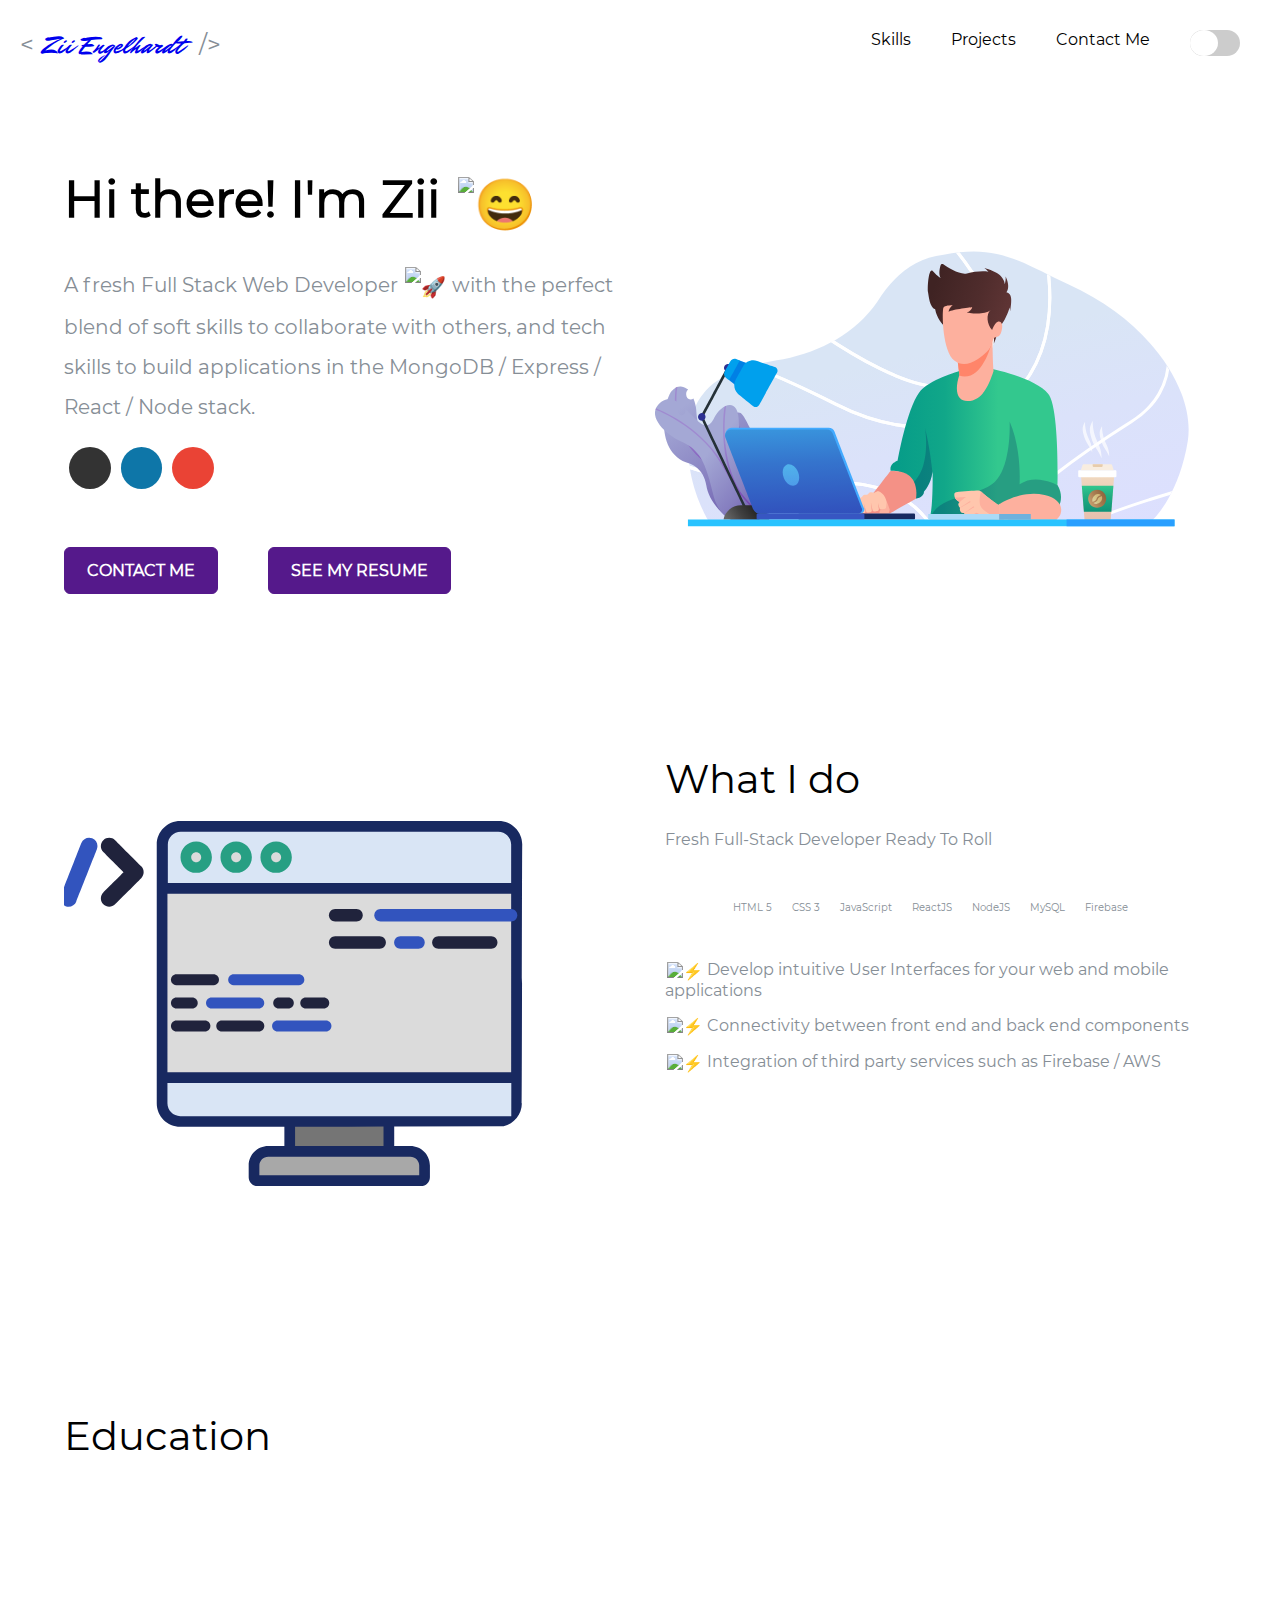
==== commit d4e07fba: "Updates" ====
--- a/index.html
+++ b/index.html
@@ -1 +1 @@
-<!doctype html><html lang="en"><head><meta charset="utf-8"><meta name="viewport" content="width=device-width,initial-scale=1,shrink-to-fit=no"><meta name="theme-color" content="#000000"><link rel="manifest" href="/manifest.json"><link rel="shortcut icon" href="/favicon.ico"><title>Zii Engelhardt</title><link href="https://fonts.googleapis.com/css2?family=Open+Sans&family=Overlock:wght@700&display=swap" rel="stylesheet"><link href="/static/css/2.f9a7a259.chunk.css" rel="stylesheet"><link href="/static/css/main.98c0fc8f.chunk.css" rel="stylesheet"></head><body><noscript>You need to enable JavaScript to see this webpage.</noscript><div id="root"></div><script>!function(e){function r(r){for(var n,l,f=r[0],i=r[1],a=r[2],c=0,s=[];c<f.length;c++)l=f[c],Object.prototype.hasOwnProperty.call(o,l)&&o[l]&&s.push(o[l][0]),o[l]=0;for(n in i)Object.prototype.hasOwnProperty.call(i,n)&&(e[n]=i[n]);for(p&&p(r);s.length;)s.shift()();return u.push.apply(u,a||[]),t()}function t(){for(var e,r=0;r<u.length;r++){for(var t=u[r],n=!0,f=1;f<t.length;f++){var i=t[f];0!==o[i]&&(n=!1)}n&&(u.splice(r--,1),e=l(l.s=t[0]))}return e}var n={},o={1:0},u=[];function l(r){if(n[r])return n[r].exports;var t=n[r]={i:r,l:!1,exports:{}};return e[r].call(t.exports,t,t.exports,l),t.l=!0,t.exports}l.m=e,l.c=n,l.d=function(e,r,t){l.o(e,r)||Object.defineProperty(e,r,{enumerable:!0,get:t})},l.r=function(e){"undefined"!=typeof Symbol&&Symbol.toStringTag&&Object.defineProperty(e,Symbol.toStringTag,{value:"Module"}),Object.defineProperty(e,"__esModule",{value:!0})},l.t=function(e,r){if(1&r&&(e=l(e)),8&r)return e;if(4&r&&"object"==typeof e&&e&&e.__esModule)return e;var t=Object.create(null);if(l.r(t),Object.defineProperty(t,"default",{enumerable:!0,value:e}),2&r&&"string"!=typeof e)for(var n in e)l.d(t,n,function(r){return e[r]}.bind(null,n));return t},l.n=function(e){var r=e&&e.__esModule?function(){return e.default}:function(){return e};return l.d(r,"a",r),r},l.o=function(e,r){return Object.prototype.hasOwnProperty.call(e,r)},l.p="/";var f=this.webpackJsonpreactportfolio=this.webpackJsonpreactportfolio||[],i=f.push.bind(f);f.push=r,f=f.slice();for(var a=0;a<f.length;a++)r(f[a]);var p=i;t()}([])</script><script src="/static/js/2.421b76ee.chunk.js"></script><script src="/static/js/main.376bf2cb.chunk.js"></script></body></html>+<!doctype html><html lang="en"><head><meta charset="utf-8"/><meta name="viewport" content="width=device-width,initial-scale=1"/><meta name="theme-color" content="#6c63ff"/><meta name="Zii Engelhardt" content="Portfolio page for Zii Engelhardt"/><link rel="apple-touch-icon" sizes="180x180" href="/apple-touch-icon.png?v8=qAJ44G5Bm7"><link rel="preconnect" href="https://fonts.gstatic.com"><link href="https://fonts.googleapis.com/css2?family=Mr+Dafoe&display=swap" rel="stylesheet"><link rel="manifest" href="/manifest.json"/><link rel="stylesheet" href="https://cdn.jsdelivr.net/gh/FortAwesome/Font-Awesome@5.13.0/css/all.min.css"><title>Zii Engelhardt Portfolio</title><link href="/static/css/main.edc35567.chunk.css" rel="stylesheet"></head><body><noscript>You need to enable JavaScript to run this app.</noscript><div id="root"></div><script>!function(e){function t(t){for(var n,i,l=t[0],f=t[1],a=t[2],c=0,s=[];c<l.length;c++)i=l[c],Object.prototype.hasOwnProperty.call(o,i)&&o[i]&&s.push(o[i][0]),o[i]=0;for(n in f)Object.prototype.hasOwnProperty.call(f,n)&&(e[n]=f[n]);for(p&&p(t);s.length;)s.shift()();return u.push.apply(u,a||[]),r()}function r(){for(var e,t=0;t<u.length;t++){for(var r=u[t],n=!0,l=1;l<r.length;l++){var f=r[l];0!==o[f]&&(n=!1)}n&&(u.splice(t--,1),e=i(i.s=r[0]))}return e}var n={},o={1:0},u=[];function i(t){if(n[t])return n[t].exports;var r=n[t]={i:t,l:!1,exports:{}};return e[t].call(r.exports,r,r.exports,i),r.l=!0,r.exports}i.m=e,i.c=n,i.d=function(e,t,r){i.o(e,t)||Object.defineProperty(e,t,{enumerable:!0,get:r})},i.r=function(e){"undefined"!=typeof Symbol&&Symbol.toStringTag&&Object.defineProperty(e,Symbol.toStringTag,{value:"Module"}),Object.defineProperty(e,"__esModule",{value:!0})},i.t=function(e,t){if(1&t&&(e=i(e)),8&t)return e;if(4&t&&"object"==typeof e&&e&&e.__esModule)return e;var r=Object.create(null);if(i.r(r),Object.defineProperty(r,"default",{enumerable:!0,value:e}),2&t&&"string"!=typeof e)for(var n in e)i.d(r,n,function(t){return e[t]}.bind(null,n));return r},i.n=function(e){var t=e&&e.__esModule?function(){return e.default}:function(){return e};return i.d(t,"a",t),t},i.o=function(e,t){return Object.prototype.hasOwnProperty.call(e,t)},i.p="/";var l=this["webpackJsonpziieng.github.io"]=this["webpackJsonpziieng.github.io"]||[],f=l.push.bind(l);l.push=t,l=l.slice();for(var a=0;a<l.length;a++)t(l[a]);var p=f;r()}([])</script><script src="/static/js/2.d4fd703f.chunk.js"></script><script src="/static/js/main.07593f15.chunk.js"></script></body></html>--- a/static/css/main.edc35567.chunk.css
+++ b/static/css/main.edc35567.chunk.css
@@ -0,0 +1,2 @@
+@font-face{font-family:"Agustina Regular";font-style:normal;font-weight:400;src:local("Agustina Regular"),url(/static/media/Agustina.21f233e1.woff) format("woff");font-display:swap}@font-face{font-family:"Montserrat";src:local("Montserrat"),url(/static/media/Montserrat-Regular.ee653992.ttf) format("woff");font-display:swap}code{font-family:source-code-pro,Menlo,Monaco,Consolas,"Courier New",monospace}body,html{scroll-behavior:smooth}body{margin:0;font:19px/23px Montserrat,"Montserrat",sans-serif;-webkit-font-smoothing:antialiased;-moz-osx-font-smoothing:grayscale}@media (max-width:1380px){body,html{font-size:16px;line-height:normal}}.App{text-align:center}.App-logo{height:40vmin}.App-header{background-color:#282c34;min-height:100vh;display:-webkit-flex;display:flex;-webkit-flex-direction:column;flex-direction:column;-webkit-align-items:center;align-items:center;-webkit-justify-content:center;justify-content:center;font-size:calc(10px + 2vmin);color:#fff}.App-link{color:#09d3ac}.dark-menu{background-color:#0d4252!important;color:#fff}.dark-menu li a{color:#fff!important}.dark-menu li a:hover{background-color:#55198b!important;border-radius:20px}.header{background-color:#fff;max-width:100%;padding:15px 20px;margin:0 auto}.header ul{margin:0;padding:0;list-style:none;overflow:hidden}.grey-color{color:#868e96}.header li a{display:block;padding:15px 20px;color:#000;text-decoration:none}.header .menu-btn:hover,.header li a:hover{background-color:#f4f4f4;border-radius:20px}.header .logo{display:block;-webkit-flex:none;flex:none;float:left;font-size:1.5em;text-decoration:none;margin-top:5px;line-height:normal}.header .logo-name{font-family:"Mr Dafoe";padding:0 10px;font-size:1.1em}.header .menu{clear:both;max-height:0;transition:max-height .2s ease-out}.header .menu-icon{cursor:pointer;display:inline-block;float:right;padding:28px 20px;position:relative;-webkit-user-select:none;-ms-user-select:none;user-select:none}.header .menu-icon .navicon{background:#333;display:block;height:2px;position:relative;transition:background .2s ease-out;width:18px}.header .menu-icon .navicon:after,.header .menu-icon .navicon:before{background:#333;content:"";display:block;height:100%;position:absolute;transition:all .2s ease-out;width:100%}.header .menu-icon .navicon-dark:after,.header .menu-icon .navicon-dark:before{background:#fff!important;content:"";display:block;height:100%;position:absolute;transition:all .2s ease-out;width:100%}.header .menu-icon .navicon:before{top:5px}.header .menu-icon .navicon:after{top:-5px}.header .menu-btn{display:none}.header .menu-btn:checked~.menu{max-height:486px}.header .menu-btn:checked~.menu-icon .navicon{background:transparent}.header .menu-btn:checked~.menu-icon .navicon:before{-webkit-transform:rotate(-45deg);transform:rotate(-45deg)}.header .menu-btn:checked~.menu-icon .navicon:after{-webkit-transform:rotate(45deg);transform:rotate(45deg)}.header .menu-btn:checked~.menu-icon:not(.steps) .navicon:after,.header .menu-btn:checked~.menu-icon:not(.steps) .navicon:before{top:0}@media (min-width:48em){.header li{float:left}.header{display:-webkit-flex;display:flex;-webkit-align-items:center;align-items:center;-webkit-justify-content:space-between;justify-content:space-between}.header .menu{max-height:none}.header .menu-icon{display:none}}@media (max-width:960px) and (min-width:768px){.header{font-size:12px}}.switch{position:relative;display:inline-block;width:50px;height:26px}input{-webkit-transform:scale(.5);transform:scale(.5)}.slider{cursor:pointer;top:0;right:0;background-color:#ccc}.slider,.slider:before{position:absolute;left:0;bottom:0;transition:.4s}.slider:before{content:"";height:26px;width:28px;background-color:#fff}input:checked+.slider{background-color:#2196f3}input:focus+.slider{box-shadow:0 0 1px #2196f3}input:checked+.slider:before{-webkit-transform:translateX(26px);transform:translateX(26px)}.slider.round{border-radius:34px}.slider.round:before{border-radius:50%}.slider:after{display:inline;position:absolute;right:9.3%;bottom:17.5%}input:checked+.slider:after{display:inline;position:absolute;right:56.3%;bottom:14.5%}@media (max-width:786px) and (min-width:425px){input:checked+.slider:after{right:60.3%;bottom:20.5%}.slider:after{right:15.3%;bottom:22.5%}}@media (max-width:2560px) and (min-width:1552px){.slider:after{bottom:12.5%!important}}@media (max-width:1552px) and (min-width:1440px){.slider:after{bottom:7.5%!important}}.main{margin:4rem auto 0}.greet-main,.main{width:90%;padding:20px 10px}.greet-main{margin:2rem auto 0}.subTitle{color:#868e96!important}.greeting-main{display:-webkit-flex;display:flex}.greeting-main>*{-webkit-flex:1 1;flex:1 1;margin-bottom:30px}.button-greeting-div{display:-webkit-flex;display:flex;margin-top:20px}.greeting-text{font-size:70px;line-height:1.1;color:#000!important}.greeting-text-p{font-size:30px;line-height:40px}.greeting-image-div>img{max-width:100%;height:auto}.wave-emoji{-webkit-animation-duration:1.8s;animation-duration:1.8s;-webkit-animation-iteration-count:infinite;animation-iteration-count:infinite;-webkit-animation-name:wave;animation-name:wave;display:inline-block;-webkit-transform-origin:70% 70%;transform-origin:70% 70%}@-webkit-keyframes wave{0%{-webkit-transform:rotate(0deg);transform:rotate(0deg)}10%{-webkit-transform:rotate(-10deg);transform:rotate(-10deg)}20%{-webkit-transform:rotate(12deg);transform:rotate(12deg)}30%{-webkit-transform:rotate(-10deg);transform:rotate(-10deg)}40%{-webkit-transform:rotate(9deg);transform:rotate(9deg)}50%{-webkit-transform:rotate(0deg);transform:rotate(0deg)}to{-webkit-transform:rotate(0deg);transform:rotate(0deg)}}@keyframes wave{0%{-webkit-transform:rotate(0deg);transform:rotate(0deg)}10%{-webkit-transform:rotate(-10deg);transform:rotate(-10deg)}20%{-webkit-transform:rotate(12deg);transform:rotate(12deg)}30%{-webkit-transform:rotate(-10deg);transform:rotate(-10deg)}40%{-webkit-transform:rotate(9deg);transform:rotate(9deg)}50%{-webkit-transform:rotate(0deg);transform:rotate(0deg)}to{-webkit-transform:rotate(0deg);transform:rotate(0deg)}}@media (max-width:1380px){.greeting-text{font-size:50px}.greeting-text-p{font-size:20px}}@media (max-width:768px){.button-greeting-div{-webkit-justify-content:space-around;justify-content:space-around}.greeting-text{font-size:30px;text-align:center}.greeting-text-p{font-size:16px;line-height:normal;text-align:center}.greeting-main{display:block}.greeting-image-div{height:256px}}@media (max-width:320px){.main{width:auto}}.sk-circle{margin:100px auto;width:40px;height:40px;position:relative}.sk-circle .sk-child{width:100%;height:100%;position:absolute;left:0;top:0}.sk-circle .sk-child:before{content:"";display:block;margin:0 auto;width:15%;height:15%;background-color:#333;border-radius:100%;-webkit-animation:sk-circleBounceDelay 1.2s ease-in-out infinite both;animation:sk-circleBounceDelay 1.2s ease-in-out infinite both}.sk-circle .sk-circle2{-webkit-transform:rotate(30deg);transform:rotate(30deg)}.sk-circle .sk-circle3{-webkit-transform:rotate(60deg);transform:rotate(60deg)}.sk-circle .sk-circle4{-webkit-transform:rotate(90deg);transform:rotate(90deg)}.sk-circle .sk-circle5{-webkit-transform:rotate(120deg);transform:rotate(120deg)}.sk-circle .sk-circle6{-webkit-transform:rotate(150deg);transform:rotate(150deg)}.sk-circle .sk-circle7{-webkit-transform:rotate(180deg);transform:rotate(180deg)}.sk-circle .sk-circle8{-webkit-transform:rotate(210deg);transform:rotate(210deg)}.sk-circle .sk-circle9{-webkit-transform:rotate(240deg);transform:rotate(240deg)}.sk-circle .sk-circle10{-webkit-transform:rotate(270deg);transform:rotate(270deg)}.sk-circle .sk-circle11{-webkit-transform:rotate(300deg);transform:rotate(300deg)}.sk-circle .sk-circle12{-webkit-transform:rotate(330deg);transform:rotate(330deg)}.sk-circle .sk-circle2:before{-webkit-animation-delay:-1.1s;animation-delay:-1.1s}.sk-circle .sk-circle3:before{-webkit-animation-delay:-1s;animation-delay:-1s}.sk-circle .sk-circle4:before{-webkit-animation-delay:-.9s;animation-delay:-.9s}.sk-circle .sk-circle5:before{-webkit-animation-delay:-.8s;animation-delay:-.8s}.sk-circle .sk-circle6:before{-webkit-animation-delay:-.7s;animation-delay:-.7s}.sk-circle .sk-circle7:before{-webkit-animation-delay:-.6s;animation-delay:-.6s}.sk-circle .sk-circle8:before{-webkit-animation-delay:-.5s;animation-delay:-.5s}.sk-circle .sk-circle9:before{-webkit-animation-delay:-.4s;animation-delay:-.4s}.sk-circle .sk-circle10:before{-webkit-animation-delay:-.3s;animation-delay:-.3s}.sk-circle .sk-circle11:before{-webkit-animation-delay:-.2s;animation-delay:-.2s}.sk-circle .sk-circle12:before{-webkit-animation-delay:-.1s;animation-delay:-.1s}@-webkit-keyframes sk-circleBounceDelay{0%,80%,to{-webkit-transform:scale(0);transform:scale(0)}40%{-webkit-transform:scale(1);transform:scale(1)}}@keyframes sk-circleBounceDelay{0%,80%,to{-webkit-transform:scale(0);transform:scale(0)}40%{-webkit-transform:scale(1);transform:scale(1)}}.social-media-div{font-size:2em}.icon-button{margin-bottom:10px}.icon-button i{color:#fff;border-radius:2.6rem;cursor:pointer;display:inline-block;font-size:1.3rem;height:2.6rem;line-height:2.6rem;position:relative;text-align:center;-webkit-user-select:none;-ms-user-select:none;user-select:none;width:2.6rem;margin:0 5px 10px;transition:.2s ease-in}.facebook i{background-color:#3b5998}.linkedin i{background-color:#0e76a8}.github i{background-color:#333}.gitlab i{background-color:#fca326}.google i{background-color:#ea4335}.twitter i{background-color:#1da1f2}.medium i{background-color:#000}.stack-overflow i{background-color:#f48024}.instagram i{background-color:#c13584}.facebook i:hover,.github i:hover,.gitlab i:hover,.google i:hover,.instagram i:hover,.linkedin i:hover,.medium i:hover,.stack-overflow i:hover,.twitter i:hover{background-color:#000}@media (max-width:768px){.social-media-div{text-align:center}}.main-button{background-color:#55198b;border:1px solid #55198b;color:#fff;font-weight:700;width:-webkit-max-content;width:-moz-max-content;width:max-content;padding:13px 22px;margin-right:50px;text-transform:uppercase;border-radius:6px;text-align:center;text-decoration:none;display:block;margin-top:20px;font-size:16px;cursor:pointer;transition:all .3s ease-in-out 0s}.main-button:hover{background-color:#fff;color:#55198b;transition:all .3s ease 0s;-webkit-transform:translateY(-3px);transform:translateY(-3px)}.project-button{display:-webkit-flex;display:flex;-webkit-justify-content:center;justify-content:center;margin-top:20px}.project-button>.main-button{margin-right:0!important}@media (max-width:768px){.main-button{font-size:15px;padding:12px 18px;margin-right:0}}@media (max-width:320px){.main-button{font-size:12px}}.skills-main-div{display:-webkit-flex;display:flex}.skills-text-div{margin-left:50px}.skills-main-div>*{-webkit-flex:1 1;flex:1 1;margin-bottom:30px}.skills-image-div>img{max-width:100%;height:auto}.skills-heading{font-size:56px;font-weight:400}@media (max-width:1380px){.skills-heading{font-size:40px}}@media (max-width:768px){.skills-heading{font-size:30px;text-align:center}.greeting-text-p{font-size:16px;line-height:normal}.skills-main-div{-webkit-flex-direction:column;flex-direction:column}.skills-text-div{margin:20px}.skills-text{font-size:16px}.skills-text-subtitle{font-size:16px;text-align:center}.skills-image-div{-webkit-order:2;order:2}}.dev-icons{padding-left:0;list-style:none;font-size:3rem;margin-bottom:0;margin-top:0;text-align:center}.software-skill-inline{display:inline-block;margin-right:20px;margin-bottom:20px}.software-skill-inline>i{color:#868e96}.software-skill-inline>i:hover{color:#645beb}.software-skill-inline>p{color:#868e96;font-size:10px}.software-skill-inline>i:hover~p{color:#645beb}.meter{height:20px;position:relative;background:#f3efef;border-radius:25px}.meter>span{display:block;height:100%;border-top-right-radius:6px;border-bottom-right-radius:6px;border-top-left-radius:20px;border-bottom-left-radius:20px;background-color:#aaa5ff;position:relative;overflow:hidden}.skill{line-height:3.5vw}.skill-bars{font-size:28px;width:40%}.skills-container{display:-webkit-flex;display:flex;width:90%;padding:20px 10px;margin:2rem auto 0}.skills-container>*{-webkit-flex:1 1;flex:1 1;margin-bottom:30px}.skills-image>img{margin-left:80px;max-width:90%;height:auto}@media (max-width:1456px){.skills-bar{line-height:4rem}.skills-image{display:none;-webkit-order:2;order:2}}@media (max-width:768px){.skills-container{-webkit-flex-direction:column;flex-direction:column}.skills-bar{line-height:3rem;margin:20px}.skills-image{display:none;-webkit-order:2;order:2}}.project-card{display:-webkit-flex;display:flex;-webkit-flex-direction:column;flex-direction:column;background-color:#fff;padding:1.5rem;border-radius:10px;border:1px solid hsla(0,0%,82.7%,.397);-webkit-justify-content:center;justify-content:center}.project-card-light{box-shadow:0 10px 30px -15px rgba(0,0,0,.2);transition:all .3s ease}.project-card-dark{box-shadow:0 10px 30px -15px #d9dbdf;transition:all .25s ease}.project-detail{text-align:center}.project-card-light:hover{box-shadow:0 20px 30px -10px rgba(0,0,0,.2)}.project-card-dark:hover{box-shadow:0 20px 30px -10px #d9dbdf}.project-image{position:relative;height:250px;overflow:hidden;text-align:center}.projects-container{display:grid;grid-template-columns:repeat(auto-fit,minmax(300px,1fr));grid-gap:1rem 1rem;gap:1rem 1rem}.project-card-footer span.project-tag{background:#55198b;color:#f5f2f4;vertical-align:middle;-webkit-align-items:center;align-items:center;border-radius:4px;display:-webkit-inline-flex;display:inline-flex;font-size:.75rem;height:2em;-webkit-justify-content:center;justify-content:center;white-space:nowrap;line-height:1.5;margin:0 .5rem .5rem 0;padding:0 .75em;cursor:pointer;transition:.2s ease-in}@media (max-width:768px){.project-subtitle{font-size:16px;text-align:center}}.achievement-heading{font-size:56px;font-weight:400;line-height:normal;margin:0}.achievement-subtitle{text-transform:uppercase;margin:0 0 50px}.subTitle{color:#868e96}@media (max-width:1380px){.achievement-heading{font-size:40px}}@media (max-width:768px){.achievement-heading{font-size:30px;text-align:center}.achievement-subtitle{font-size:16px;line-height:normal;text-align:center}}.card-image{max-width:100%;height:auto;width:250px}.card-title{color:#000;font-size:22px;line-height:24px;font-weight:700;margin:15px 0 0}.card-subtitle{color:#666;font-size:17px;line-height:1.5rem}.certificate-card{background-color:#fff;box-shadow:0 10px 30px -15px rgba(0,0,0,.2);padding:1.5rem;border-radius:10px;border:1px solid hsla(0,0%,82.7%,.397);transition:all .3s ease}.certificate-detail-div{text-align:center}.certificate-card:hover{box-shadow:0 20px 30px -10px rgba(0,0,0,.2)}.dark-mode.certificate-card:hover{box-shadow:0 20px 30px -10px hsla(0,0%,100%,.2)}.certificate-image-div{position:relative;height:250px;overflow:hidden;text-align:center}.achievement-cards-div{display:grid;grid-template-columns:repeat(auto-fit,minmax(300px,1fr));grid-gap:1rem 1rem;gap:1rem 1rem}.certificate-card-footer{display:-webkit-flex;display:flex;-webkit-flex-wrap:wrap;flex-wrap:wrap}.certificate-card-footer,.certificate-card-footer span.certificate-tag{-webkit-align-items:center;align-items:center;-webkit-justify-content:center;justify-content:center}.certificate-card-footer span.certificate-tag{background:#55198b;color:#f5f2f4;vertical-align:middle;border-radius:4px;display:-webkit-inline-flex;display:inline-flex;font-size:.75rem;height:2em;white-space:nowrap;line-height:1.5;margin:0 .5rem .5rem 0;padding:0 .75em;cursor:pointer;transition:.2s ease-in}span.certificate-tag:hover{background:#8c43ce}.footer-text{text-align:center;color:#868e96!important}.dark-mode{color:#fff!important}.footer-div{margin-top:2rem;padding-bottom:1rem}.education-heading{font-size:56px;font-weight:400}.education-section{display:-webkit-flex;display:flex;-webkit-flex-direction:column;flex-direction:column;width:90%;padding:20px 0;margin:2rem auto 0}.education-section>*{-webkit-flex:1 1;flex:1 1;margin-bottom:30px}.education-card-container{display:-webkit-flex;display:flex;-webkit-flex-direction:column;flex-direction:column;padding-top:20px}@media (max-width:1380px){.education-card-container{padding-top:0}.education-heading{font-size:40px}.education-text-subtitle{font-size:18px;text-align:center}}@media (max-width:768px){.education-card-container{padding-top:0}.education-heading{font-size:30px;text-align:center}.education-text-subtitle{font-size:16px}}.education-card{display:-webkit-flex;display:flex;-webkit-flex-direction:row;flex-direction:row}.education-card:hover+.education-card-border{border-color:#a9a7f9;width:100%;transition:width .6s ease-in-out}.education-card-border{height:30px;width:80%;border-top:2px solid hsla(0,0%,82.7%,.397);margin-bottom:20px;transition:width .6s ease-in-out}.education-head{display:-webkit-flex;display:flex;-webkit-flex-direction:row;flex-direction:row}.education-text-school{margin:0;font-size:28px;font-weight:700;text-overflow:ellipsis;overflow:hidden;white-space:nowrap;height:27px}.education-roundedimg{object-fit:cover;margin-right:2rem;width:6rem;height:6rem;box-shadow:0 .5rem 1rem rgba(0,0,0,.3);border-radius:50%}.education-card-right{max-width:70%}.education-text-subHeader{color:#000;font-weight:700;font-size:19px;margin:0;padding-top:.8rem;line-height:normal}.education-text-duration{color:#000;font-size:19px;margin:0;padding-top:.5rem}.education-text-desc{margin-top:.5rem;margin-bottom:.5rem}.education-text-bullets>ul{margin-top:.5rem}@media (max-width:1380px){.education-card{-webkit-flex-direction:column;flex-direction:column;padding-bottom:10px}.education-card-right{max-width:90%}.education-card-border{width:90%}.education-text-subHeader{padding-top:.5rem;font-size:16px}.education-text-school{font-size:20px;height:23px}.education-text-duration{font-size:16px}.education-roundedimg{width:4rem;height:4rem;margin-bottom:.5rem;margin-right:0}}@media (max-width:768px){.education-card{text-align:center}.education-card-right{max-width:100%}.education-card-border{width:100%}.education-roundedimg{margin-top:10px;width:4rem;height:4rem;margin-bottom:1rem;margin-right:0}.education-text-bullets>ul{max-width:80%;margin:auto}}#topButton{visibility:hidden;position:fixed;bottom:20px;right:30px;z-index:99;border:none;outline:none;background-color:#55198b;color:#fff;cursor:pointer;padding:15px;border-radius:15px;font-size:25px}#topButton:hover{background-color:#000;transition:all .2s ease-in-out}.dark-mode{background-color:#0d4252;color:#fff;transition:"0.1s"}
+/*# sourceMappingURL=main.edc35567.chunk.css.map */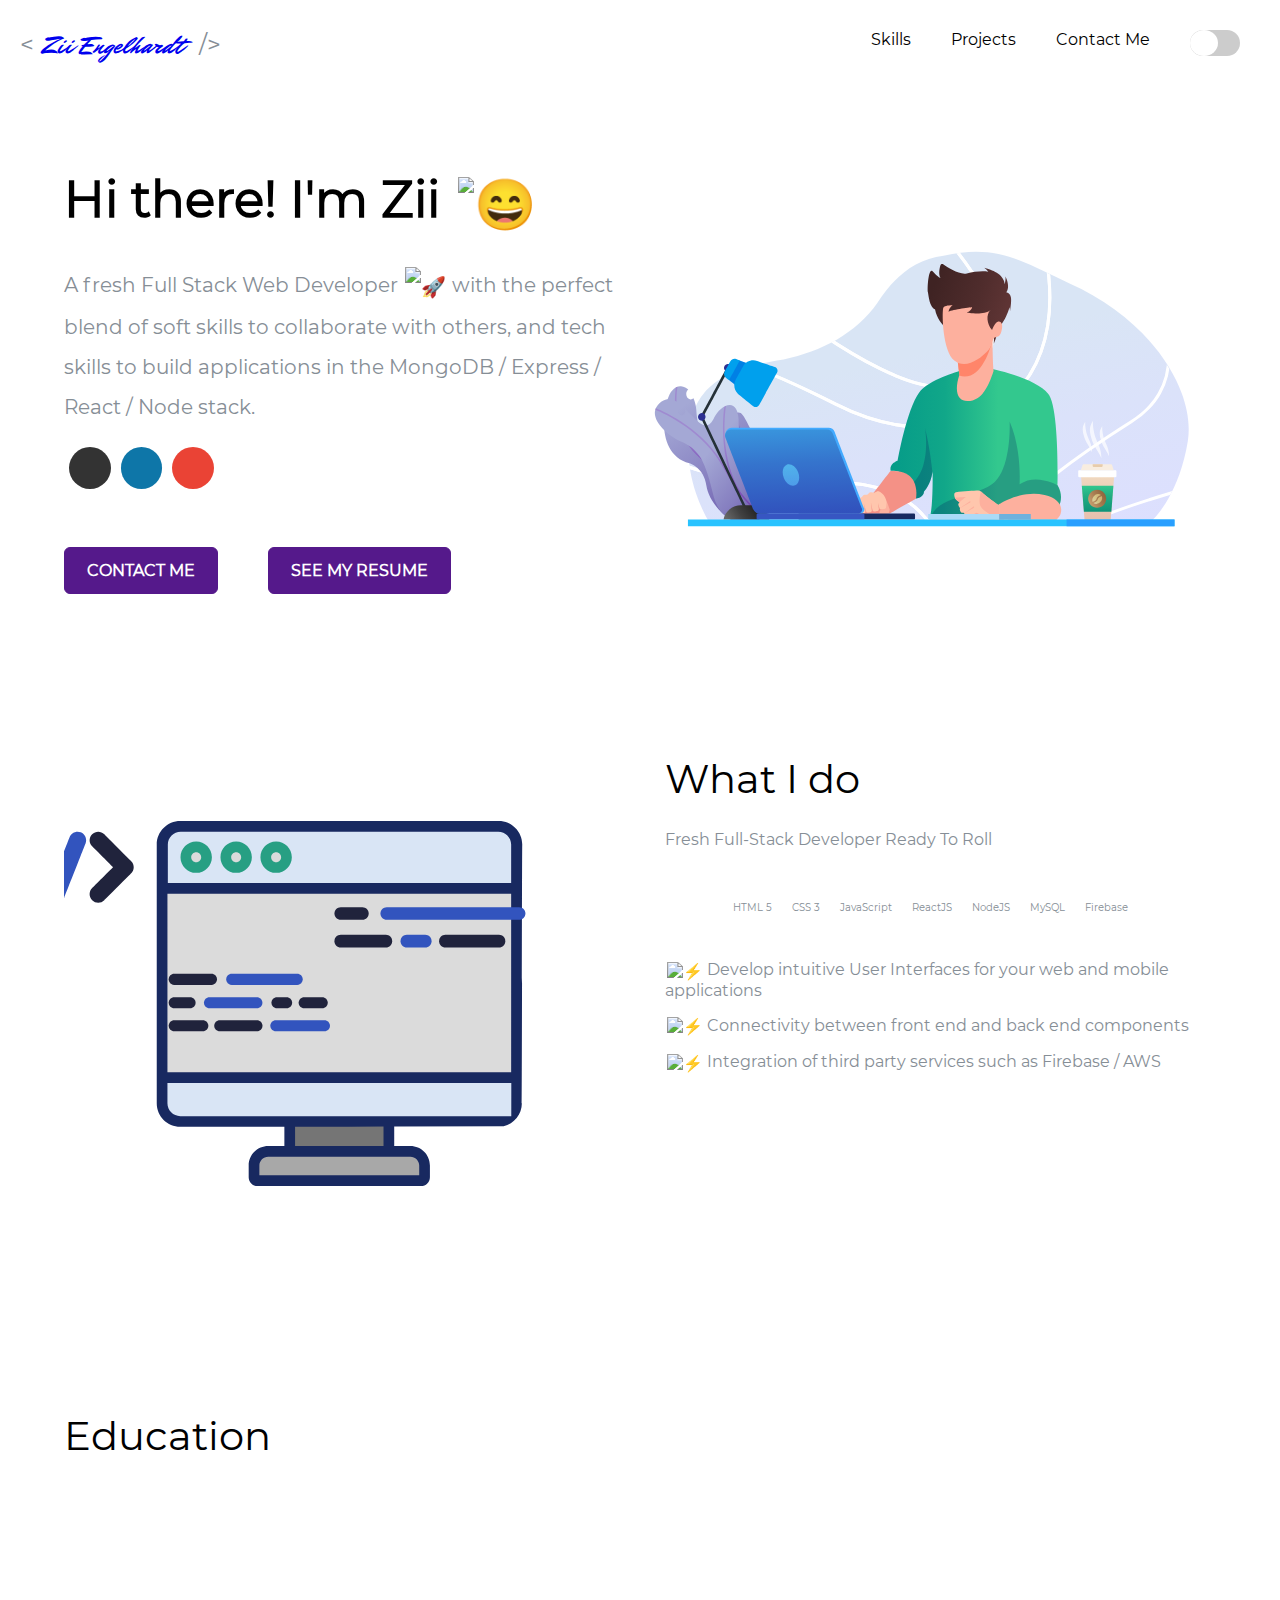
==== commit 3d01c073: "Updates" ====
--- a/index.html
+++ b/index.html
@@ -1 +1 @@
-<!doctype html><html lang="en"><head><meta charset="utf-8"/><meta name="viewport" content="width=device-width,initial-scale=1"/><meta name="theme-color" content="#6c63ff"/><meta name="Zii Engelhardt" content="Portfolio page for Zii Engelhardt"/><link rel="apple-touch-icon" sizes="180x180" href="/apple-touch-icon.png?v8=qAJ44G5Bm7"><link rel="preconnect" href="https://fonts.gstatic.com"><link href="https://fonts.googleapis.com/css2?family=Mr+Dafoe&display=swap" rel="stylesheet"><link rel="manifest" href="/manifest.json"/><link rel="stylesheet" href="https://cdn.jsdelivr.net/gh/FortAwesome/Font-Awesome@5.13.0/css/all.min.css"><title>Zii Engelhardt Portfolio</title><link href="/static/css/main.edc35567.chunk.css" rel="stylesheet"></head><body><noscript>You need to enable JavaScript to run this app.</noscript><div id="root"></div><script>!function(e){function t(t){for(var n,i,l=t[0],f=t[1],a=t[2],c=0,s=[];c<l.length;c++)i=l[c],Object.prototype.hasOwnProperty.call(o,i)&&o[i]&&s.push(o[i][0]),o[i]=0;for(n in f)Object.prototype.hasOwnProperty.call(f,n)&&(e[n]=f[n]);for(p&&p(t);s.length;)s.shift()();return u.push.apply(u,a||[]),r()}function r(){for(var e,t=0;t<u.length;t++){for(var r=u[t],n=!0,l=1;l<r.length;l++){var f=r[l];0!==o[f]&&(n=!1)}n&&(u.splice(t--,1),e=i(i.s=r[0]))}return e}var n={},o={1:0},u=[];function i(t){if(n[t])return n[t].exports;var r=n[t]={i:t,l:!1,exports:{}};return e[t].call(r.exports,r,r.exports,i),r.l=!0,r.exports}i.m=e,i.c=n,i.d=function(e,t,r){i.o(e,t)||Object.defineProperty(e,t,{enumerable:!0,get:r})},i.r=function(e){"undefined"!=typeof Symbol&&Symbol.toStringTag&&Object.defineProperty(e,Symbol.toStringTag,{value:"Module"}),Object.defineProperty(e,"__esModule",{value:!0})},i.t=function(e,t){if(1&t&&(e=i(e)),8&t)return e;if(4&t&&"object"==typeof e&&e&&e.__esModule)return e;var r=Object.create(null);if(i.r(r),Object.defineProperty(r,"default",{enumerable:!0,value:e}),2&t&&"string"!=typeof e)for(var n in e)i.d(r,n,function(t){return e[t]}.bind(null,n));return r},i.n=function(e){var t=e&&e.__esModule?function(){return e.default}:function(){return e};return i.d(t,"a",t),t},i.o=function(e,t){return Object.prototype.hasOwnProperty.call(e,t)},i.p="/";var l=this["webpackJsonpziieng.github.io"]=this["webpackJsonpziieng.github.io"]||[],f=l.push.bind(l);l.push=t,l=l.slice();for(var a=0;a<l.length;a++)t(l[a]);var p=f;r()}([])</script><script src="/static/js/2.d4fd703f.chunk.js"></script><script src="/static/js/main.07593f15.chunk.js"></script></body></html>+<!doctype html><html lang="en"><head><meta charset="utf-8"/><meta name="viewport" content="width=device-width,initial-scale=1"/><meta name="theme-color" content="#6c63ff"/><meta name="Zii Engelhardt" content="Portfolio page for Zii Engelhardt"/><link rel="apple-touch-icon" sizes="180x180" href="/apple-touch-icon.png?v8=qAJ44G5Bm7"><link rel="preconnect" href="https://fonts.gstatic.com"><link href="https://fonts.googleapis.com/css2?family=Mr+Dafoe&display=swap" rel="stylesheet"><link rel="manifest" href="/manifest.json"/><link rel="stylesheet" href="https://cdn.jsdelivr.net/gh/FortAwesome/Font-Awesome@5.13.0/css/all.min.css"><title>Zii Engelhardt Portfolio</title><link href="/static/css/main.7cef059c.chunk.css" rel="stylesheet"></head><body><noscript>You need to enable JavaScript to run this app.</noscript><div id="root"></div><script>!function(e){function t(t){for(var n,i,l=t[0],f=t[1],a=t[2],c=0,s=[];c<l.length;c++)i=l[c],Object.prototype.hasOwnProperty.call(o,i)&&o[i]&&s.push(o[i][0]),o[i]=0;for(n in f)Object.prototype.hasOwnProperty.call(f,n)&&(e[n]=f[n]);for(p&&p(t);s.length;)s.shift()();return u.push.apply(u,a||[]),r()}function r(){for(var e,t=0;t<u.length;t++){for(var r=u[t],n=!0,l=1;l<r.length;l++){var f=r[l];0!==o[f]&&(n=!1)}n&&(u.splice(t--,1),e=i(i.s=r[0]))}return e}var n={},o={1:0},u=[];function i(t){if(n[t])return n[t].exports;var r=n[t]={i:t,l:!1,exports:{}};return e[t].call(r.exports,r,r.exports,i),r.l=!0,r.exports}i.m=e,i.c=n,i.d=function(e,t,r){i.o(e,t)||Object.defineProperty(e,t,{enumerable:!0,get:r})},i.r=function(e){"undefined"!=typeof Symbol&&Symbol.toStringTag&&Object.defineProperty(e,Symbol.toStringTag,{value:"Module"}),Object.defineProperty(e,"__esModule",{value:!0})},i.t=function(e,t){if(1&t&&(e=i(e)),8&t)return e;if(4&t&&"object"==typeof e&&e&&e.__esModule)return e;var r=Object.create(null);if(i.r(r),Object.defineProperty(r,"default",{enumerable:!0,value:e}),2&t&&"string"!=typeof e)for(var n in e)i.d(r,n,function(t){return e[t]}.bind(null,n));return r},i.n=function(e){var t=e&&e.__esModule?function(){return e.default}:function(){return e};return i.d(t,"a",t),t},i.o=function(e,t){return Object.prototype.hasOwnProperty.call(e,t)},i.p="/";var l=this["webpackJsonpziieng.github.io"]=this["webpackJsonpziieng.github.io"]||[],f=l.push.bind(l);l.push=t,l=l.slice();for(var a=0;a<l.length;a++)t(l[a]);var p=f;r()}([])</script><script src="/static/js/2.d4fd703f.chunk.js"></script><script src="/static/js/main.07593f15.chunk.js"></script></body></html>--- a/static/css/main.7cef059c.chunk.css
+++ b/static/css/main.7cef059c.chunk.css
@@ -0,0 +1,2 @@
+@font-face{font-family:"Agustina Regular";font-style:normal;font-weight:400;src:local("Agustina Regular"),url(/static/media/Agustina.21f233e1.woff) format("woff");font-display:swap}@font-face{font-family:"Montserrat";src:local("Montserrat"),url(/static/media/Montserrat-Regular.ee653992.ttf) format("woff");font-display:swap}code{font-family:source-code-pro,Menlo,Monaco,Consolas,"Courier New",monospace}body,html{scroll-behavior:smooth}body{margin:0;font:19px/23px Montserrat,"Montserrat",sans-serif;-webkit-font-smoothing:antialiased;-moz-osx-font-smoothing:grayscale}@media (max-width:1380px){body,html{font-size:16px;line-height:normal}}.App{text-align:center}.App-logo{height:40vmin}.App-header{background-color:#282c34;min-height:100vh;display:-webkit-flex;display:flex;-webkit-flex-direction:column;flex-direction:column;-webkit-align-items:center;align-items:center;-webkit-justify-content:center;justify-content:center;font-size:calc(10px + 2vmin);color:#fff}.App-link{color:#09d3ac}.dark-menu{background-color:#0d4252!important;color:#fff}.dark-menu li a,.dark-menu li a:visited{color:#fff!important}.dark-menu li a:hover{background-color:#55198b!important;color:#fff!important;border-radius:20px}.header{background-color:#fff;max-width:100%;padding:15px 20px;margin:0 auto}.header ul{margin:0;padding:0;list-style:none;overflow:hidden}.grey-color{color:#868e96}.header li a{display:block;padding:15px 20px;color:#000;text-decoration:none}.header .menu-btn:hover,.header li a:hover{background-color:#f4f4f4;border-radius:20px}.header .logo{display:block;-webkit-flex:none;flex:none;float:left;font-size:1.5em;text-decoration:none;margin-top:5px;line-height:normal}.header .logo-name{font-family:"Mr Dafoe";padding:0 10px;font-size:1.1em}.dark-menu .logo-name{color:#88f7cc!important}.header .menu{clear:both;max-height:0;transition:max-height .2s ease-out}.header .menu-icon{cursor:pointer;display:inline-block;float:right;padding:28px 20px;position:relative;-webkit-user-select:none;-ms-user-select:none;user-select:none}.header .menu-icon .navicon{background:#333;display:block;height:2px;position:relative;transition:background .2s ease-out;width:18px}.header .menu-icon .navicon:after,.header .menu-icon .navicon:before{background:#333;content:"";display:block;height:100%;position:absolute;transition:all .2s ease-out;width:100%}.header .menu-icon .navicon-dark:after,.header .menu-icon .navicon-dark:before{background:#fff!important;content:"";display:block;height:100%;position:absolute;transition:all .2s ease-out;width:100%}.header .menu-icon .navicon:before{top:5px}.header .menu-icon .navicon:after{top:-5px}.header .menu-btn{display:none}.header .menu-btn:checked~.menu{max-height:486px}.header .menu-btn:checked~.menu-icon .navicon{background:transparent}.header .menu-btn:checked~.menu-icon .navicon:before{-webkit-transform:rotate(-45deg);transform:rotate(-45deg)}.header .menu-btn:checked~.menu-icon .navicon:after{-webkit-transform:rotate(45deg);transform:rotate(45deg)}.header .menu-btn:checked~.menu-icon:not(.steps) .navicon:after,.header .menu-btn:checked~.menu-icon:not(.steps) .navicon:before{top:0}@media (min-width:48em){.header li{float:left}.header{display:-webkit-flex;display:flex;-webkit-align-items:center;align-items:center;-webkit-justify-content:space-between;justify-content:space-between}.header .menu{max-height:none}.header .menu-icon{display:none}}@media (max-width:960px) and (min-width:768px){.header{font-size:12px}}.switch{position:relative;display:inline-block;width:50px;height:26px}input{-webkit-transform:scale(.5);transform:scale(.5)}.slider{cursor:pointer;top:0;right:0;background-color:#ccc}.slider,.slider:before{position:absolute;left:0;bottom:0;transition:.4s}.slider:before{content:"";height:26px;width:28px;background-color:#fff}input:checked+.slider{background-color:#2196f3}input:focus+.slider{box-shadow:0 0 1px #2196f3}input:checked+.slider:before{-webkit-transform:translateX(26px);transform:translateX(26px)}.slider.round{border-radius:34px}.slider.round:before{border-radius:50%}.slider:after{display:inline;position:absolute;right:9.3%;bottom:17.5%}input:checked+.slider:after{display:inline;position:absolute;right:56.3%;bottom:14.5%}@media (max-width:786px) and (min-width:425px){input:checked+.slider:after{right:60.3%;bottom:20.5%}.slider:after{right:15.3%;bottom:22.5%}}@media (max-width:2560px) and (min-width:1552px){.slider:after{bottom:12.5%!important}}@media (max-width:1552px) and (min-width:1440px){.slider:after{bottom:7.5%!important}}.main{margin:4rem auto 0}.greet-main,.main{width:90%;padding:20px 10px}.greet-main{margin:2rem auto 0}.subTitle{color:#868e96!important}.greeting-main{display:-webkit-flex;display:flex}.greeting-main>*{-webkit-flex:1 1;flex:1 1;margin-bottom:30px}.button-greeting-div{display:-webkit-flex;display:flex;margin-top:20px}.greeting-text{font-size:70px;line-height:1.1;color:#000!important}.greeting-text-p{font-size:30px;line-height:40px}.greeting-image-div>img{max-width:100%;height:auto}.wave-emoji{-webkit-animation-duration:1.8s;animation-duration:1.8s;-webkit-animation-iteration-count:infinite;animation-iteration-count:infinite;-webkit-animation-name:wave;animation-name:wave;display:inline-block;-webkit-transform-origin:70% 70%;transform-origin:70% 70%}@-webkit-keyframes wave{0%{-webkit-transform:rotate(0deg);transform:rotate(0deg)}10%{-webkit-transform:rotate(-10deg);transform:rotate(-10deg)}20%{-webkit-transform:rotate(12deg);transform:rotate(12deg)}30%{-webkit-transform:rotate(-10deg);transform:rotate(-10deg)}40%{-webkit-transform:rotate(9deg);transform:rotate(9deg)}50%{-webkit-transform:rotate(0deg);transform:rotate(0deg)}to{-webkit-transform:rotate(0deg);transform:rotate(0deg)}}@keyframes wave{0%{-webkit-transform:rotate(0deg);transform:rotate(0deg)}10%{-webkit-transform:rotate(-10deg);transform:rotate(-10deg)}20%{-webkit-transform:rotate(12deg);transform:rotate(12deg)}30%{-webkit-transform:rotate(-10deg);transform:rotate(-10deg)}40%{-webkit-transform:rotate(9deg);transform:rotate(9deg)}50%{-webkit-transform:rotate(0deg);transform:rotate(0deg)}to{-webkit-transform:rotate(0deg);transform:rotate(0deg)}}@media (max-width:1380px){.greeting-text{font-size:50px}.greeting-text-p{font-size:20px}}@media (max-width:768px){.button-greeting-div{-webkit-justify-content:space-around;justify-content:space-around}.greeting-text{font-size:30px;text-align:center}.greeting-text-p{font-size:16px;line-height:normal;text-align:center}.greeting-main{display:block}.greeting-image-div{height:256px}}@media (max-width:320px){.main{width:auto}}.sk-circle{margin:100px auto;width:40px;height:40px;position:relative}.sk-circle .sk-child{width:100%;height:100%;position:absolute;left:0;top:0}.sk-circle .sk-child:before{content:"";display:block;margin:0 auto;width:15%;height:15%;background-color:#333;border-radius:100%;-webkit-animation:sk-circleBounceDelay 1.2s ease-in-out infinite both;animation:sk-circleBounceDelay 1.2s ease-in-out infinite both}.sk-circle .sk-circle2{-webkit-transform:rotate(30deg);transform:rotate(30deg)}.sk-circle .sk-circle3{-webkit-transform:rotate(60deg);transform:rotate(60deg)}.sk-circle .sk-circle4{-webkit-transform:rotate(90deg);transform:rotate(90deg)}.sk-circle .sk-circle5{-webkit-transform:rotate(120deg);transform:rotate(120deg)}.sk-circle .sk-circle6{-webkit-transform:rotate(150deg);transform:rotate(150deg)}.sk-circle .sk-circle7{-webkit-transform:rotate(180deg);transform:rotate(180deg)}.sk-circle .sk-circle8{-webkit-transform:rotate(210deg);transform:rotate(210deg)}.sk-circle .sk-circle9{-webkit-transform:rotate(240deg);transform:rotate(240deg)}.sk-circle .sk-circle10{-webkit-transform:rotate(270deg);transform:rotate(270deg)}.sk-circle .sk-circle11{-webkit-transform:rotate(300deg);transform:rotate(300deg)}.sk-circle .sk-circle12{-webkit-transform:rotate(330deg);transform:rotate(330deg)}.sk-circle .sk-circle2:before{-webkit-animation-delay:-1.1s;animation-delay:-1.1s}.sk-circle .sk-circle3:before{-webkit-animation-delay:-1s;animation-delay:-1s}.sk-circle .sk-circle4:before{-webkit-animation-delay:-.9s;animation-delay:-.9s}.sk-circle .sk-circle5:before{-webkit-animation-delay:-.8s;animation-delay:-.8s}.sk-circle .sk-circle6:before{-webkit-animation-delay:-.7s;animation-delay:-.7s}.sk-circle .sk-circle7:before{-webkit-animation-delay:-.6s;animation-delay:-.6s}.sk-circle .sk-circle8:before{-webkit-animation-delay:-.5s;animation-delay:-.5s}.sk-circle .sk-circle9:before{-webkit-animation-delay:-.4s;animation-delay:-.4s}.sk-circle .sk-circle10:before{-webkit-animation-delay:-.3s;animation-delay:-.3s}.sk-circle .sk-circle11:before{-webkit-animation-delay:-.2s;animation-delay:-.2s}.sk-circle .sk-circle12:before{-webkit-animation-delay:-.1s;animation-delay:-.1s}@-webkit-keyframes sk-circleBounceDelay{0%,80%,to{-webkit-transform:scale(0);transform:scale(0)}40%{-webkit-transform:scale(1);transform:scale(1)}}@keyframes sk-circleBounceDelay{0%,80%,to{-webkit-transform:scale(0);transform:scale(0)}40%{-webkit-transform:scale(1);transform:scale(1)}}.social-media-div{font-size:2em}.icon-button{margin-bottom:10px}.icon-button i{color:#fff;border-radius:2.6rem;cursor:pointer;display:inline-block;font-size:1.3rem;height:2.6rem;line-height:2.6rem;position:relative;text-align:center;-webkit-user-select:none;-ms-user-select:none;user-select:none;width:2.6rem;margin:0 5px 10px;transition:.2s ease-in}.facebook i{background-color:#3b5998}.linkedin i{background-color:#0e76a8}.github i{background-color:#333}.gitlab i{background-color:#fca326}.google i{background-color:#ea4335}.twitter i{background-color:#1da1f2}.medium i{background-color:#000}.stack-overflow i{background-color:#f48024}.instagram i{background-color:#c13584}.facebook i:hover,.github i:hover,.gitlab i:hover,.google i:hover,.instagram i:hover,.linkedin i:hover,.medium i:hover,.stack-overflow i:hover,.twitter i:hover{background-color:#000}@media (max-width:768px){.social-media-div{text-align:center}}.main-button{background-color:#55198b;border:1px solid #55198b;color:#fff!important;font-weight:700;width:-webkit-max-content;width:-moz-max-content;width:max-content;padding:13px 22px;margin-right:50px;text-transform:uppercase;border-radius:6px;text-align:center;text-decoration:none;display:block;margin-top:20px;font-size:16px;cursor:pointer;transition:all .3s ease-in-out 0s}.main-button:hover{background-color:#fff;color:#55198b;transition:all .3s ease 0s;-webkit-transform:translateY(-3px);transform:translateY(-3px)}.project-button{display:-webkit-flex;display:flex;-webkit-justify-content:center;justify-content:center;margin-top:20px}.project-button>.main-button{margin-right:0!important}@media (max-width:768px){.main-button{font-size:15px;padding:12px 18px;margin-right:0}}@media (max-width:320px){.main-button{font-size:12px}}.skills-main-div{display:-webkit-flex;display:flex}.skills-text-div{margin-left:50px}.skills-main-div>*{-webkit-flex:1 1;flex:1 1;margin-bottom:30px}.skills-image-div>img{max-width:100%;height:auto}.skills-heading{font-size:56px;font-weight:400}@media (max-width:1380px){.skills-heading{font-size:40px}}@media (max-width:768px){.skills-heading{font-size:30px;text-align:center}.greeting-text-p{font-size:16px;line-height:normal}.skills-main-div{-webkit-flex-direction:column;flex-direction:column}.skills-text-div{margin:20px}.skills-text{font-size:16px}.skills-text-subtitle{font-size:16px;text-align:center}.skills-image-div{-webkit-order:2;order:2}}.dev-icons{padding-left:0;list-style:none;font-size:3rem;margin-bottom:0;margin-top:0;text-align:center}.software-skill-inline{display:inline-block;margin-right:20px;margin-bottom:20px}.software-skill-inline>i{color:#868e96}.software-skill-inline>i:hover{color:#645beb}.software-skill-inline>p{color:#868e96;font-size:10px}.software-skill-inline>i:hover~p{color:#645beb}.meter{height:20px;position:relative;background:#f3efef;border-radius:25px}.meter>span{display:block;height:100%;border-top-right-radius:6px;border-bottom-right-radius:6px;border-top-left-radius:20px;border-bottom-left-radius:20px;background-color:#aaa5ff;position:relative;overflow:hidden}.skill{line-height:3.5vw}.skill-bars{font-size:28px;width:40%}.skills-container{display:-webkit-flex;display:flex;width:90%;padding:20px 10px;margin:2rem auto 0}.skills-container>*{-webkit-flex:1 1;flex:1 1;margin-bottom:30px}.skills-image>img{margin-left:80px;max-width:90%;height:auto}@media (max-width:1456px){.skills-bar{line-height:4rem}.skills-image{display:none;-webkit-order:2;order:2}}@media (max-width:768px){.skills-container{-webkit-flex-direction:column;flex-direction:column}.skills-bar{line-height:3rem;margin:20px}.skills-image{display:none;-webkit-order:2;order:2}}.project-card{display:-webkit-flex;display:flex;-webkit-flex-direction:column;flex-direction:column;background-color:#fff;padding:1.5rem;border-radius:10px;border:1px solid hsla(0,0%,82.7%,.397);-webkit-justify-content:center;justify-content:center}.project-card-light{box-shadow:0 10px 30px -15px rgba(0,0,0,.2);transition:all .3s ease}.project-card-dark{box-shadow:0 10px 30px -15px #d9dbdf;transition:all .25s ease}.project-detail{text-align:center}.project-card-light:hover{box-shadow:0 20px 30px -10px rgba(0,0,0,.2)}.project-card-dark:hover{box-shadow:0 20px 30px -10px #d9dbdf}.project-image{position:relative;height:250px;overflow:hidden;text-align:center}.projects-container{display:grid;grid-template-columns:repeat(auto-fit,minmax(300px,1fr));grid-gap:1rem 1rem;gap:1rem 1rem}.project-card-footer span.project-tag{background:#55198b;color:#f5f2f4;vertical-align:middle;-webkit-align-items:center;align-items:center;border-radius:4px;display:-webkit-inline-flex;display:inline-flex;font-size:.75rem;height:2em;-webkit-justify-content:center;justify-content:center;white-space:nowrap;line-height:1.5;margin:0 .5rem .5rem 0;padding:0 .75em;cursor:pointer;transition:.2s ease-in}@media (max-width:768px){.project-subtitle{font-size:16px;text-align:center}}.achievement-heading{font-size:56px;font-weight:400;line-height:normal;margin:0}.achievement-subtitle{text-transform:uppercase;margin:0 0 50px}.subTitle{color:#868e96}@media (max-width:1380px){.achievement-heading{font-size:40px}}@media (max-width:768px){.achievement-heading{font-size:30px;text-align:center}.achievement-subtitle{font-size:16px;line-height:normal;text-align:center}}.card-image{max-width:100%;height:auto;width:250px}.card-title{color:#000;font-size:22px;line-height:24px;font-weight:700;margin:15px 0 0}.card-subtitle{color:#666;font-size:17px;line-height:1.5rem}.certificate-card{background-color:#fff;box-shadow:0 10px 30px -15px rgba(0,0,0,.2);padding:1.5rem;border-radius:10px;border:1px solid hsla(0,0%,82.7%,.397);transition:all .3s ease}.certificate-detail-div{text-align:center}.certificate-card:hover{box-shadow:0 20px 30px -10px rgba(0,0,0,.2)}.dark-mode.certificate-card:hover{box-shadow:0 20px 30px -10px hsla(0,0%,100%,.2)}.certificate-image-div{position:relative;height:250px;overflow:hidden;text-align:center}.achievement-cards-div{display:grid;grid-template-columns:repeat(auto-fit,minmax(300px,1fr));grid-gap:1rem 1rem;gap:1rem 1rem}.certificate-card-footer{display:-webkit-flex;display:flex;-webkit-flex-wrap:wrap;flex-wrap:wrap}.certificate-card-footer,.certificate-card-footer span.certificate-tag{-webkit-align-items:center;align-items:center;-webkit-justify-content:center;justify-content:center}.certificate-card-footer span.certificate-tag{background:#55198b;color:#f5f2f4;vertical-align:middle;border-radius:4px;display:-webkit-inline-flex;display:inline-flex;font-size:.75rem;height:2em;white-space:nowrap;line-height:1.5;margin:0 .5rem .5rem 0;padding:0 .75em;cursor:pointer;transition:.2s ease-in}span.certificate-tag:hover{background:#8c43ce}.footer-text{text-align:center;color:#868e96!important}.dark-mode{color:#fff!important}.dark-mode .footer-text a{color:#868e96!important}.footer-div{margin-top:2rem;padding-bottom:1rem}.education-heading{font-size:56px;font-weight:400}.education-section{display:-webkit-flex;display:flex;-webkit-flex-direction:column;flex-direction:column;width:90%;padding:20px 0;margin:2rem auto 0}.education-section>*{-webkit-flex:1 1;flex:1 1;margin-bottom:30px}.education-card-container{display:-webkit-flex;display:flex;-webkit-flex-direction:column;flex-direction:column;padding-top:20px}@media (max-width:1380px){.education-card-container{padding-top:0}.education-heading{font-size:40px}.education-text-subtitle{font-size:18px;text-align:center}}@media (max-width:768px){.education-card-container{padding-top:0}.education-heading{font-size:30px;text-align:center}.education-text-subtitle{font-size:16px}}.education-card{display:-webkit-flex;display:flex;-webkit-flex-direction:row;flex-direction:row}.education-card:hover+.education-card-border{border-color:#a9a7f9;width:100%;transition:width .6s ease-in-out}.education-card-border{height:30px;width:80%;border-top:2px solid hsla(0,0%,82.7%,.397);margin-bottom:20px;transition:width .6s ease-in-out}.education-head{display:-webkit-flex;display:flex;-webkit-flex-direction:row;flex-direction:row}.education-text-school{margin:0;font-size:28px;font-weight:700;text-overflow:ellipsis;overflow:hidden;white-space:nowrap;height:27px}.education-roundedimg{object-fit:cover;margin-right:2rem;width:6rem;height:6rem;box-shadow:0 .5rem 1rem rgba(0,0,0,.3);border-radius:50%}.education-card-right{max-width:70%}.education-text-subHeader{color:#000;font-weight:700;font-size:19px;margin:0;padding-top:.8rem;line-height:normal}.education-text-duration{color:#000;font-size:19px;margin:0;padding-top:.5rem}.education-text-desc{margin-top:.5rem;margin-bottom:.5rem}.education-text-bullets>ul{margin-top:.5rem}@media (max-width:1380px){.education-card{-webkit-flex-direction:column;flex-direction:column;padding-bottom:10px}.education-card-right{max-width:90%}.education-card-border{width:90%}.education-text-subHeader{padding-top:.5rem;font-size:16px}.education-text-school{font-size:20px;height:23px}.education-text-duration{font-size:16px}.education-roundedimg{width:4rem;height:4rem;margin-bottom:.5rem;margin-right:0}}@media (max-width:768px){.education-card{text-align:center}.education-card-right{max-width:100%}.education-card-border{width:100%}.education-roundedimg{margin-top:10px;width:4rem;height:4rem;margin-bottom:1rem;margin-right:0}.education-text-bullets>ul{max-width:80%;margin:auto}}#topButton{visibility:hidden;position:fixed;bottom:20px;right:30px;z-index:99;border:none;outline:none;background-color:#55198b;color:#fff;cursor:pointer;padding:15px;border-radius:15px;font-size:25px}#topButton:hover{background-color:#000;transition:all .2s ease-in-out}.dark-mode{background-color:#0d4252;color:#fff;transition:"0.1s"}
+/*# sourceMappingURL=main.7cef059c.chunk.css.map */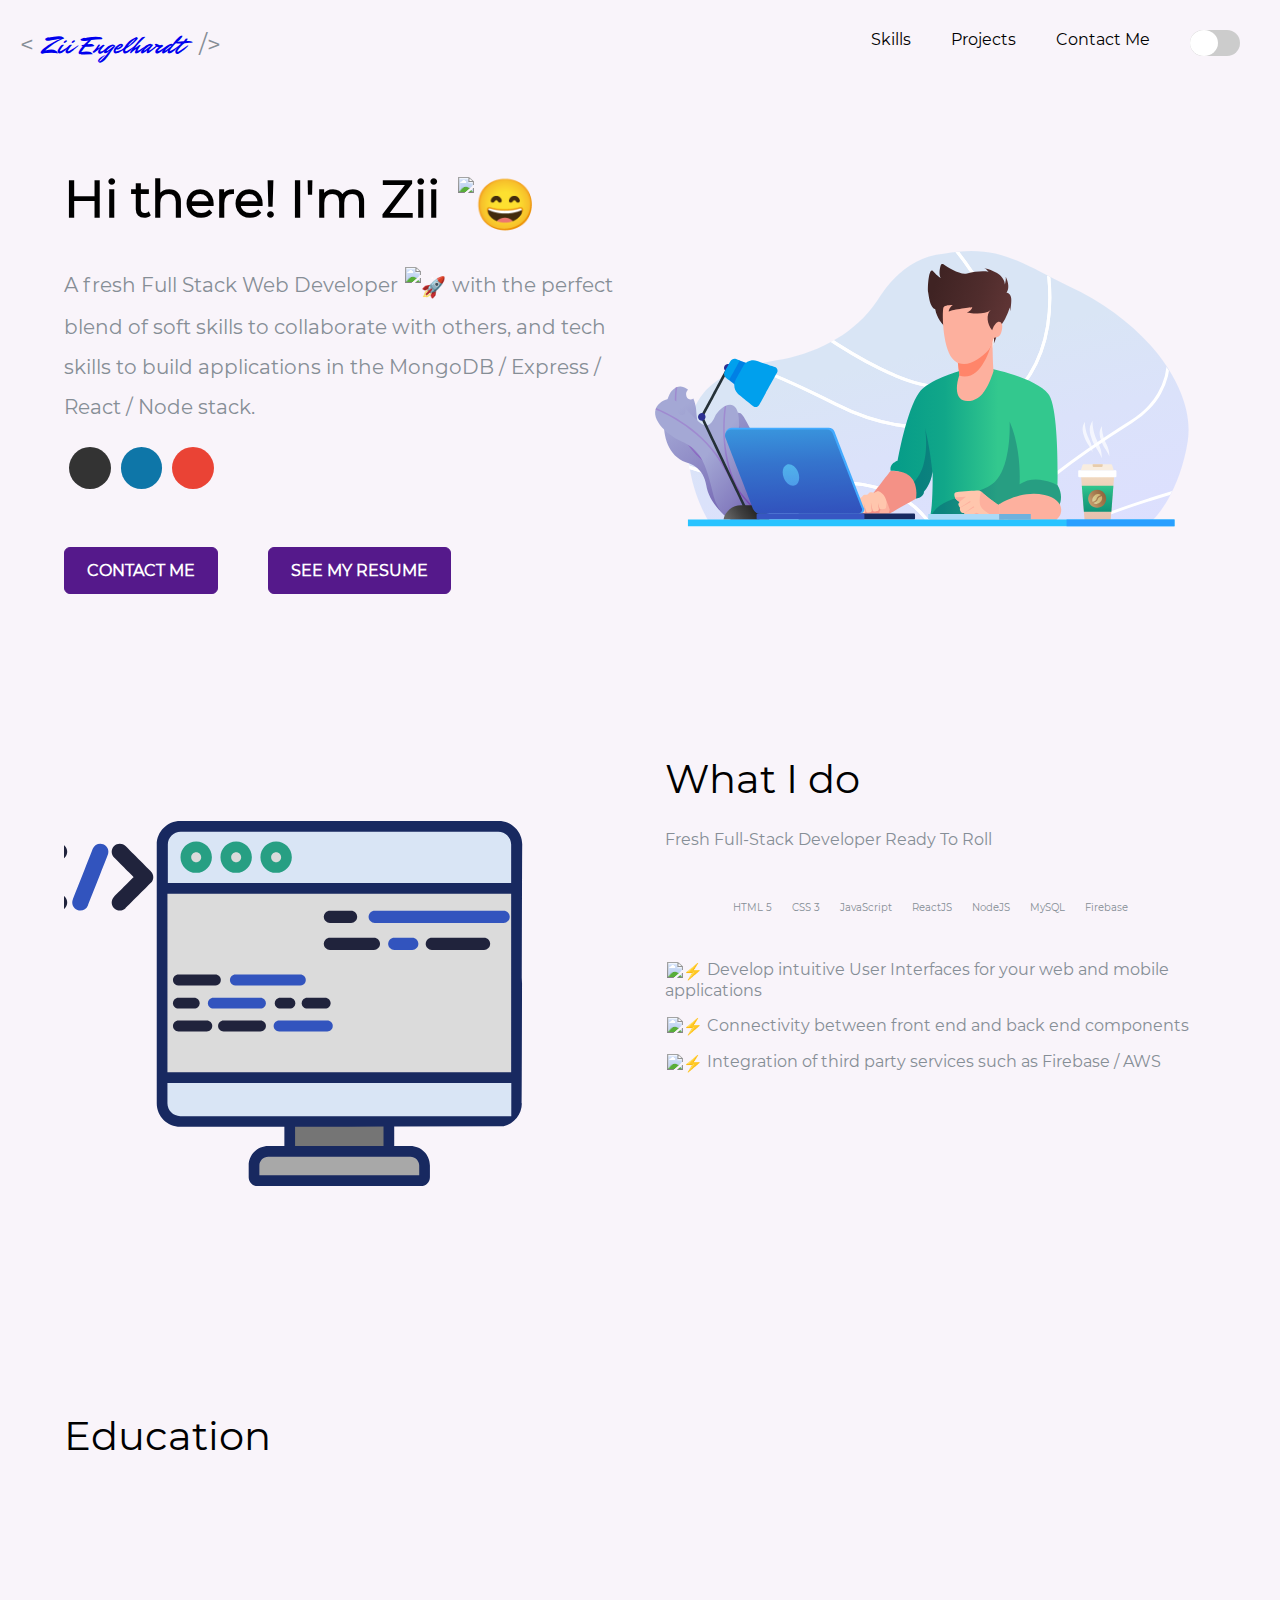
==== commit 707c6c5f: "Updates" ====
--- a/index.html
+++ b/index.html
@@ -1 +1 @@
-<!doctype html><html lang="en"><head><meta charset="utf-8"/><meta name="viewport" content="width=device-width,initial-scale=1"/><meta name="theme-color" content="#6c63ff"/><meta name="Zii Engelhardt" content="Portfolio page for Zii Engelhardt"/><link rel="apple-touch-icon" sizes="180x180" href="/apple-touch-icon.png?v8=qAJ44G5Bm7"><link rel="preconnect" href="https://fonts.gstatic.com"><link href="https://fonts.googleapis.com/css2?family=Mr+Dafoe&display=swap" rel="stylesheet"><link rel="manifest" href="/manifest.json"/><link rel="stylesheet" href="https://cdn.jsdelivr.net/gh/FortAwesome/Font-Awesome@5.13.0/css/all.min.css"><title>Zii Engelhardt Portfolio</title><link href="/static/css/main.7cef059c.chunk.css" rel="stylesheet"></head><body><noscript>You need to enable JavaScript to run this app.</noscript><div id="root"></div><script>!function(e){function t(t){for(var n,i,l=t[0],f=t[1],a=t[2],c=0,s=[];c<l.length;c++)i=l[c],Object.prototype.hasOwnProperty.call(o,i)&&o[i]&&s.push(o[i][0]),o[i]=0;for(n in f)Object.prototype.hasOwnProperty.call(f,n)&&(e[n]=f[n]);for(p&&p(t);s.length;)s.shift()();return u.push.apply(u,a||[]),r()}function r(){for(var e,t=0;t<u.length;t++){for(var r=u[t],n=!0,l=1;l<r.length;l++){var f=r[l];0!==o[f]&&(n=!1)}n&&(u.splice(t--,1),e=i(i.s=r[0]))}return e}var n={},o={1:0},u=[];function i(t){if(n[t])return n[t].exports;var r=n[t]={i:t,l:!1,exports:{}};return e[t].call(r.exports,r,r.exports,i),r.l=!0,r.exports}i.m=e,i.c=n,i.d=function(e,t,r){i.o(e,t)||Object.defineProperty(e,t,{enumerable:!0,get:r})},i.r=function(e){"undefined"!=typeof Symbol&&Symbol.toStringTag&&Object.defineProperty(e,Symbol.toStringTag,{value:"Module"}),Object.defineProperty(e,"__esModule",{value:!0})},i.t=function(e,t){if(1&t&&(e=i(e)),8&t)return e;if(4&t&&"object"==typeof e&&e&&e.__esModule)return e;var r=Object.create(null);if(i.r(r),Object.defineProperty(r,"default",{enumerable:!0,value:e}),2&t&&"string"!=typeof e)for(var n in e)i.d(r,n,function(t){return e[t]}.bind(null,n));return r},i.n=function(e){var t=e&&e.__esModule?function(){return e.default}:function(){return e};return i.d(t,"a",t),t},i.o=function(e,t){return Object.prototype.hasOwnProperty.call(e,t)},i.p="/";var l=this["webpackJsonpziieng.github.io"]=this["webpackJsonpziieng.github.io"]||[],f=l.push.bind(l);l.push=t,l=l.slice();for(var a=0;a<l.length;a++)t(l[a]);var p=f;r()}([])</script><script src="/static/js/2.d4fd703f.chunk.js"></script><script src="/static/js/main.07593f15.chunk.js"></script></body></html>+<!doctype html><html lang="en"><head><meta charset="utf-8"/><meta name="viewport" content="width=device-width,initial-scale=1"/><meta name="theme-color" content="#6c63ff"/><meta name="Zii Engelhardt" content="Portfolio page for Zii Engelhardt"/><link rel="apple-touch-icon" sizes="180x180" href="/apple-touch-icon.png?v8=qAJ44G5Bm7"><link rel="preconnect" href="https://fonts.gstatic.com"><link href="https://fonts.googleapis.com/css2?family=Mr+Dafoe&display=swap" rel="stylesheet"><link rel="manifest" href="/manifest.json"/><link rel="stylesheet" href="https://cdn.jsdelivr.net/gh/FortAwesome/Font-Awesome@5.13.0/css/all.min.css"><title>Zii Engelhardt Portfolio</title><link href="/static/css/main.339a150c.chunk.css" rel="stylesheet"></head><body><noscript>You need to enable JavaScript to run this app.</noscript><div id="root"></div><script>!function(e){function t(t){for(var n,i,l=t[0],f=t[1],a=t[2],c=0,s=[];c<l.length;c++)i=l[c],Object.prototype.hasOwnProperty.call(o,i)&&o[i]&&s.push(o[i][0]),o[i]=0;for(n in f)Object.prototype.hasOwnProperty.call(f,n)&&(e[n]=f[n]);for(p&&p(t);s.length;)s.shift()();return u.push.apply(u,a||[]),r()}function r(){for(var e,t=0;t<u.length;t++){for(var r=u[t],n=!0,l=1;l<r.length;l++){var f=r[l];0!==o[f]&&(n=!1)}n&&(u.splice(t--,1),e=i(i.s=r[0]))}return e}var n={},o={1:0},u=[];function i(t){if(n[t])return n[t].exports;var r=n[t]={i:t,l:!1,exports:{}};return e[t].call(r.exports,r,r.exports,i),r.l=!0,r.exports}i.m=e,i.c=n,i.d=function(e,t,r){i.o(e,t)||Object.defineProperty(e,t,{enumerable:!0,get:r})},i.r=function(e){"undefined"!=typeof Symbol&&Symbol.toStringTag&&Object.defineProperty(e,Symbol.toStringTag,{value:"Module"}),Object.defineProperty(e,"__esModule",{value:!0})},i.t=function(e,t){if(1&t&&(e=i(e)),8&t)return e;if(4&t&&"object"==typeof e&&e&&e.__esModule)return e;var r=Object.create(null);if(i.r(r),Object.defineProperty(r,"default",{enumerable:!0,value:e}),2&t&&"string"!=typeof e)for(var n in e)i.d(r,n,function(t){return e[t]}.bind(null,n));return r},i.n=function(e){var t=e&&e.__esModule?function(){return e.default}:function(){return e};return i.d(t,"a",t),t},i.o=function(e,t){return Object.prototype.hasOwnProperty.call(e,t)},i.p="/";var l=this["webpackJsonpziieng.github.io"]=this["webpackJsonpziieng.github.io"]||[],f=l.push.bind(l);l.push=t,l=l.slice();for(var a=0;a<l.length;a++)t(l[a]);var p=f;r()}([])</script><script src="/static/js/2.43946022.chunk.js"></script><script src="/static/js/main.8c04ca05.chunk.js"></script></body></html>--- a/static/css/main.339a150c.chunk.css
+++ b/static/css/main.339a150c.chunk.css
@@ -0,0 +1,2 @@
+@font-face{font-family:"Agustina Regular";font-style:normal;font-weight:400;src:local("Agustina Regular"),url(/static/media/Agustina.21f233e1.woff) format("woff");font-display:swap}@font-face{font-family:"Montserrat";src:local("Montserrat"),url(/static/media/Montserrat-Regular.ee653992.ttf) format("woff");font-display:swap}code{font-family:source-code-pro,Menlo,Monaco,Consolas,"Courier New",monospace}body,html{scroll-behavior:smooth}body{background-color:#f9f4fa;margin:0;font:19px/23px Montserrat,"Montserrat",sans-serif;-webkit-font-smoothing:antialiased;-moz-osx-font-smoothing:grayscale}@media (max-width:1380px){body,html{font-size:16px;line-height:normal}}.App{text-align:center}.App-logo{height:40vmin}.App-header{background-color:#282c34;min-height:100vh;display:-webkit-flex;display:flex;-webkit-flex-direction:column;flex-direction:column;-webkit-align-items:center;align-items:center;-webkit-justify-content:center;justify-content:center;font-size:calc(10px + 2vmin);color:#fff}.App-link{color:#09d3ac}.dark-menu{background-color:#0d4252!important;color:#fff}.dark-menu li a,.dark-menu li a:visited{color:#fff!important}.dark-menu li a:hover{background-color:#55198b!important;color:#fff!important;border-radius:20px}.header{background-color:#f9f4fa;max-width:100%;padding:15px 20px;margin:0 auto}.header ul{margin:0;padding:0;list-style:none;overflow:hidden}.grey-color{color:#868e96}.header li a{display:block;padding:15px 20px;color:#000;text-decoration:none}.header .menu-btn:hover,.header li a:hover{background-color:#f4f4f4;border-radius:20px}.header .logo{display:block;-webkit-flex:none;flex:none;float:left;font-size:1.5em;text-decoration:none;margin-top:5px;line-height:normal}.header .logo-name{font-family:"Mr Dafoe";padding:0 10px;font-size:1.1em}.dark-menu .logo-name{color:#88f7cc!important}.header .menu{clear:both;max-height:0;transition:max-height .2s ease-out}.header .menu-icon{cursor:pointer;display:inline-block;float:right;padding:28px 20px;position:relative;-webkit-user-select:none;-ms-user-select:none;user-select:none}.header .menu-icon .navicon{background:#333;display:block;height:2px;position:relative;transition:background .2s ease-out;width:18px}.header .menu-icon .navicon:after,.header .menu-icon .navicon:before{background:#333;content:"";display:block;height:100%;position:absolute;transition:all .2s ease-out;width:100%}.header .menu-icon .navicon-dark:after,.header .menu-icon .navicon-dark:before{background:#fff!important;content:"";display:block;height:100%;position:absolute;transition:all .2s ease-out;width:100%}.header .menu-icon .navicon:before{top:5px}.header .menu-icon .navicon:after{top:-5px}.header .menu-btn{display:none}.header .menu-btn:checked~.menu{max-height:486px}.header .menu-btn:checked~.menu-icon .navicon{background:transparent}.header .menu-btn:checked~.menu-icon .navicon:before{-webkit-transform:rotate(-45deg);transform:rotate(-45deg)}.header .menu-btn:checked~.menu-icon .navicon:after{-webkit-transform:rotate(45deg);transform:rotate(45deg)}.header .menu-btn:checked~.menu-icon:not(.steps) .navicon:after,.header .menu-btn:checked~.menu-icon:not(.steps) .navicon:before{top:0}@media (min-width:48em){.header li{float:left}.header{display:-webkit-flex;display:flex;-webkit-align-items:center;align-items:center;-webkit-justify-content:space-between;justify-content:space-between}.header .menu{max-height:none}.header .menu-icon{display:none}}@media (max-width:960px) and (min-width:768px){.header{font-size:12px}}.switch{position:relative;display:inline-block;width:50px;height:26px}input{-webkit-transform:scale(.5);transform:scale(.5)}.slider{cursor:pointer;top:0;right:0;background-color:#ccc}.slider,.slider:before{position:absolute;left:0;bottom:0;transition:.4s}.slider:before{content:"";height:26px;width:28px;background-color:#fff}input:checked+.slider{background-color:#2196f3}input:focus+.slider{box-shadow:0 0 1px #2196f3}input:checked+.slider:before{-webkit-transform:translateX(26px);transform:translateX(26px)}.slider.round{border-radius:34px}.slider.round:before{border-radius:50%}.slider:after{display:inline;position:absolute;right:9.3%;bottom:17.5%}input:checked+.slider:after{display:inline;position:absolute;right:56.3%;bottom:14.5%}@media (max-width:786px) and (min-width:425px){input:checked+.slider:after{right:60.3%;bottom:20.5%}.slider:after{right:15.3%;bottom:22.5%}}@media (max-width:2560px) and (min-width:1552px){.slider:after{bottom:12.5%!important}}@media (max-width:1552px) and (min-width:1440px){.slider:after{bottom:7.5%!important}}.main{margin:4rem auto 0}.greet-main,.main{width:90%;padding:20px 10px}.greet-main{margin:2rem auto 0}.subTitle{color:#868e96!important}.greeting-main{display:-webkit-flex;display:flex}.greeting-main>*{-webkit-flex:1 1;flex:1 1;margin-bottom:30px}.button-greeting-div{display:-webkit-flex;display:flex;margin-top:20px}.greeting-text{font-size:70px;line-height:1.1;color:#000!important}.greeting-text-p{font-size:30px;line-height:40px}.greeting-image-div>img{max-width:100%;height:auto}.wave-emoji{-webkit-animation-duration:1.8s;animation-duration:1.8s;-webkit-animation-iteration-count:infinite;animation-iteration-count:infinite;-webkit-animation-name:wave;animation-name:wave;display:inline-block;-webkit-transform-origin:70% 70%;transform-origin:70% 70%}@-webkit-keyframes wave{0%{-webkit-transform:rotate(0deg);transform:rotate(0deg)}10%{-webkit-transform:rotate(-10deg);transform:rotate(-10deg)}20%{-webkit-transform:rotate(12deg);transform:rotate(12deg)}30%{-webkit-transform:rotate(-10deg);transform:rotate(-10deg)}40%{-webkit-transform:rotate(9deg);transform:rotate(9deg)}50%{-webkit-transform:rotate(0deg);transform:rotate(0deg)}to{-webkit-transform:rotate(0deg);transform:rotate(0deg)}}@keyframes wave{0%{-webkit-transform:rotate(0deg);transform:rotate(0deg)}10%{-webkit-transform:rotate(-10deg);transform:rotate(-10deg)}20%{-webkit-transform:rotate(12deg);transform:rotate(12deg)}30%{-webkit-transform:rotate(-10deg);transform:rotate(-10deg)}40%{-webkit-transform:rotate(9deg);transform:rotate(9deg)}50%{-webkit-transform:rotate(0deg);transform:rotate(0deg)}to{-webkit-transform:rotate(0deg);transform:rotate(0deg)}}@media (max-width:1380px){.greeting-text{font-size:50px}.greeting-text-p{font-size:20px}}@media (max-width:768px){.button-greeting-div{-webkit-justify-content:space-around;justify-content:space-around}.greeting-text{font-size:30px;text-align:center}.greeting-text-p{font-size:16px;line-height:normal;text-align:center}.greeting-main{display:block}.greeting-image-div{height:256px}}@media (max-width:320px){.main{width:auto}}.sk-circle{margin:100px auto;width:40px;height:40px;position:relative}.sk-circle .sk-child{width:100%;height:100%;position:absolute;left:0;top:0}.sk-circle .sk-child:before{content:"";display:block;margin:0 auto;width:15%;height:15%;background-color:#333;border-radius:100%;-webkit-animation:sk-circleBounceDelay 1.2s ease-in-out infinite both;animation:sk-circleBounceDelay 1.2s ease-in-out infinite both}.sk-circle .sk-circle2{-webkit-transform:rotate(30deg);transform:rotate(30deg)}.sk-circle .sk-circle3{-webkit-transform:rotate(60deg);transform:rotate(60deg)}.sk-circle .sk-circle4{-webkit-transform:rotate(90deg);transform:rotate(90deg)}.sk-circle .sk-circle5{-webkit-transform:rotate(120deg);transform:rotate(120deg)}.sk-circle .sk-circle6{-webkit-transform:rotate(150deg);transform:rotate(150deg)}.sk-circle .sk-circle7{-webkit-transform:rotate(180deg);transform:rotate(180deg)}.sk-circle .sk-circle8{-webkit-transform:rotate(210deg);transform:rotate(210deg)}.sk-circle .sk-circle9{-webkit-transform:rotate(240deg);transform:rotate(240deg)}.sk-circle .sk-circle10{-webkit-transform:rotate(270deg);transform:rotate(270deg)}.sk-circle .sk-circle11{-webkit-transform:rotate(300deg);transform:rotate(300deg)}.sk-circle .sk-circle12{-webkit-transform:rotate(330deg);transform:rotate(330deg)}.sk-circle .sk-circle2:before{-webkit-animation-delay:-1.1s;animation-delay:-1.1s}.sk-circle .sk-circle3:before{-webkit-animation-delay:-1s;animation-delay:-1s}.sk-circle .sk-circle4:before{-webkit-animation-delay:-.9s;animation-delay:-.9s}.sk-circle .sk-circle5:before{-webkit-animation-delay:-.8s;animation-delay:-.8s}.sk-circle .sk-circle6:before{-webkit-animation-delay:-.7s;animation-delay:-.7s}.sk-circle .sk-circle7:before{-webkit-animation-delay:-.6s;animation-delay:-.6s}.sk-circle .sk-circle8:before{-webkit-animation-delay:-.5s;animation-delay:-.5s}.sk-circle .sk-circle9:before{-webkit-animation-delay:-.4s;animation-delay:-.4s}.sk-circle .sk-circle10:before{-webkit-animation-delay:-.3s;animation-delay:-.3s}.sk-circle .sk-circle11:before{-webkit-animation-delay:-.2s;animation-delay:-.2s}.sk-circle .sk-circle12:before{-webkit-animation-delay:-.1s;animation-delay:-.1s}@-webkit-keyframes sk-circleBounceDelay{0%,80%,to{-webkit-transform:scale(0);transform:scale(0)}40%{-webkit-transform:scale(1);transform:scale(1)}}@keyframes sk-circleBounceDelay{0%,80%,to{-webkit-transform:scale(0);transform:scale(0)}40%{-webkit-transform:scale(1);transform:scale(1)}}.social-media-div{font-size:2em}.icon-button{margin-bottom:10px}.icon-button i{color:#fff;border-radius:2.6rem;cursor:pointer;display:inline-block;font-size:1.3rem;height:2.6rem;line-height:2.6rem;position:relative;text-align:center;-webkit-user-select:none;-ms-user-select:none;user-select:none;width:2.6rem;margin:0 5px 10px;transition:.2s ease-in}.facebook i{background-color:#3b5998}.linkedin i{background-color:#0e76a8}.github i{background-color:#333}.gitlab i{background-color:#fca326}.google i{background-color:#ea4335}.twitter i{background-color:#1da1f2}.medium i{background-color:#000}.stack-overflow i{background-color:#f48024}.instagram i{background-color:#c13584}.facebook i:hover,.github i:hover,.gitlab i:hover,.google i:hover,.instagram i:hover,.linkedin i:hover,.medium i:hover,.stack-overflow i:hover,.twitter i:hover{background-color:#000}@media (max-width:768px){.social-media-div{text-align:center}}.main-button{background-color:#55198b;border:1px solid #55198b;color:#fff!important;font-weight:700;width:-webkit-max-content;width:-moz-max-content;width:max-content;padding:13px 22px;margin-right:50px;text-transform:uppercase;border-radius:6px;text-align:center;text-decoration:none;display:block;margin-top:20px;font-size:16px;cursor:pointer;transition:all .3s ease-in-out 0s}.main-button:hover{background-color:#fff;color:#55198b;transition:all .3s ease 0s;-webkit-transform:translateY(-3px);transform:translateY(-3px)}.project-button{display:-webkit-flex;display:flex;-webkit-justify-content:center;justify-content:center;margin-top:20px}.project-button>.main-button{margin-right:0!important}@media (max-width:768px){.main-button{font-size:15px;padding:12px 18px;margin-right:0}}@media (max-width:320px){.main-button{font-size:12px}}.skills-main-div{display:-webkit-flex;display:flex}.skills-text-div{margin-left:50px}.skills-main-div>*{-webkit-flex:1 1;flex:1 1;margin-bottom:30px}.skills-image-div>img{max-width:100%;height:auto}.skills-heading{font-size:56px;font-weight:400}@media (max-width:1380px){.skills-heading{font-size:40px}}@media (max-width:768px){.skills-heading{font-size:30px;text-align:center}.greeting-text-p{font-size:16px;line-height:normal}.skills-main-div{-webkit-flex-direction:column;flex-direction:column}.skills-text-div{margin:20px}.skills-text{font-size:16px}.skills-text-subtitle{font-size:16px;text-align:center}.skills-image-div{-webkit-order:2;order:2}}.dev-icons{padding-left:0;list-style:none;font-size:3rem;margin-bottom:0;margin-top:0;text-align:center}.software-skill-inline{display:inline-block;margin-right:20px;margin-bottom:20px}.software-skill-inline>i{color:#868e96}.software-skill-inline>i:hover{color:#645beb}.software-skill-inline>p{color:#868e96;font-size:10px}.software-skill-inline>i:hover~p{color:#645beb}.meter{height:20px;position:relative;background:#f3efef;border-radius:25px}.meter>span{display:block;height:100%;border-top-right-radius:6px;border-bottom-right-radius:6px;border-top-left-radius:20px;border-bottom-left-radius:20px;background-color:#aaa5ff;position:relative;overflow:hidden}.skill{line-height:3.5vw}.skill-bars{font-size:28px;width:40%}.skills-container{display:-webkit-flex;display:flex;width:90%;padding:20px 10px;margin:2rem auto 0}.skills-container>*{-webkit-flex:1 1;flex:1 1;margin-bottom:30px}.skills-image>img{margin-left:80px;max-width:90%;height:auto}@media (max-width:1456px){.skills-bar{line-height:4rem}.skills-image{display:none;-webkit-order:2;order:2}}@media (max-width:768px){.skills-container{-webkit-flex-direction:column;flex-direction:column}.skills-bar{line-height:3rem;margin:20px}.skills-image{display:none;-webkit-order:2;order:2}}.project-card{display:-webkit-flex;display:flex;-webkit-flex-direction:column;flex-direction:column;background-color:#fff;padding:1.5rem;border-radius:10px;border:1px solid hsla(0,0%,82.7%,.397);-webkit-justify-content:center;justify-content:center}.project-card-light{box-shadow:0 10px 30px -15px rgba(0,0,0,.2);transition:all .3s ease}.project-card-dark{box-shadow:0 10px 30px -15px #d9dbdf;transition:all .25s ease}.project-detail{text-align:center}.project-card-light:hover{box-shadow:0 20px 30px -10px rgba(0,0,0,.2)}.project-card-dark:hover{box-shadow:0 20px 30px -10px #d9dbdf}.project-image{position:relative;height:250px;overflow:hidden;text-align:center}.projects-container{display:grid;grid-template-columns:repeat(auto-fit,minmax(300px,1fr));grid-gap:1rem 1rem;gap:1rem 1rem}.project-card-footer span.project-tag{background:#55198b;color:#f5f2f4;vertical-align:middle;-webkit-align-items:center;align-items:center;border-radius:4px;display:-webkit-inline-flex;display:inline-flex;font-size:.75rem;height:2em;-webkit-justify-content:center;justify-content:center;white-space:nowrap;line-height:1.5;margin:0 .5rem .5rem 0;padding:0 .75em;cursor:pointer;transition:.2s ease-in}@media (max-width:768px){.project-subtitle{font-size:16px;text-align:center}}.achievement-heading{font-size:56px;font-weight:400;line-height:normal;margin:0}.achievement-subtitle{text-transform:uppercase;margin:0 0 50px}.subTitle{color:#868e96}@media (max-width:1380px){.achievement-heading{font-size:40px}}@media (max-width:768px){.achievement-heading{font-size:30px;text-align:center}.achievement-subtitle{font-size:16px;line-height:normal;text-align:center}}.card-image{max-width:100%;height:auto;width:250px}.card-title{color:#000;font-size:22px;line-height:24px;font-weight:700;margin:15px 0 0}.card-subtitle{color:#666;font-size:17px;line-height:1.5rem}.certificate-card{background-color:#fff;box-shadow:0 10px 30px -15px rgba(0,0,0,.2);padding:1.5rem;border-radius:10px;border:1px solid hsla(0,0%,82.7%,.397);transition:all .3s ease}.certificate-detail-div{text-align:center}.certificate-card:hover{box-shadow:0 20px 30px -10px rgba(0,0,0,.2)}.dark-mode.certificate-card:hover{box-shadow:0 20px 30px -10px hsla(0,0%,100%,.2)}.certificate-image-div{position:relative;height:250px;overflow:hidden;text-align:center}.achievement-cards-div{display:grid;grid-template-columns:repeat(auto-fit,minmax(300px,1fr));grid-gap:1rem 1rem;gap:1rem 1rem}.certificate-card-footer{display:-webkit-flex;display:flex;-webkit-flex-wrap:wrap;flex-wrap:wrap}.certificate-card-footer,.certificate-card-footer span.certificate-tag{-webkit-align-items:center;align-items:center;-webkit-justify-content:center;justify-content:center}.certificate-card-footer span.certificate-tag{background:#55198b;color:#f5f2f4;vertical-align:middle;border-radius:4px;display:-webkit-inline-flex;display:inline-flex;font-size:.75rem;height:2em;white-space:nowrap;line-height:1.5;margin:0 .5rem .5rem 0;padding:0 .75em;cursor:pointer;transition:.2s ease-in}span.certificate-tag:hover{background:#8c43ce}.footer-text{text-align:center;color:#868e96!important}.dark-mode{color:#fff!important}.dark-mode .footer-text a{color:#868e96!important}.footer-div{margin-top:2rem;padding-bottom:1rem}.education-heading{font-size:56px;font-weight:400}.education-section{display:-webkit-flex;display:flex;-webkit-flex-direction:column;flex-direction:column;width:90%;padding:20px 0;margin:2rem auto 0}.education-section>*{-webkit-flex:1 1;flex:1 1;margin-bottom:30px}.education-card-container{display:-webkit-flex;display:flex;-webkit-flex-direction:column;flex-direction:column;padding-top:20px}@media (max-width:1380px){.education-card-container{padding-top:0}.education-heading{font-size:40px}.education-text-subtitle{font-size:18px;text-align:center}}@media (max-width:768px){.education-card-container{padding-top:0}.education-heading{font-size:30px;text-align:center}.education-text-subtitle{font-size:16px}}.education-card{display:-webkit-flex;display:flex;-webkit-flex-direction:row;flex-direction:row}.education-card:hover+.education-card-border{border-color:#a9a7f9;width:100%;transition:width .6s ease-in-out}.education-card-border{height:30px;width:80%;border-top:2px solid hsla(0,0%,82.7%,.397);margin-bottom:20px;transition:width .6s ease-in-out}.education-head{display:-webkit-flex;display:flex;-webkit-flex-direction:row;flex-direction:row}.education-text-school{margin:0;font-size:28px;font-weight:700;text-overflow:ellipsis;overflow:hidden;white-space:nowrap;height:27px}.education-roundedimg{object-fit:cover;margin-right:2rem;width:6rem;height:6rem;box-shadow:0 .5rem 1rem rgba(0,0,0,.3);border-radius:50%}.education-card-right{max-width:70%}.education-text-subHeader{color:#000;font-weight:700;font-size:19px;margin:0;padding-top:.8rem;line-height:normal}.education-text-duration{color:#000;font-size:19px;margin:0;padding-top:.5rem}.education-text-desc{margin-top:.5rem;margin-bottom:.5rem}.education-text-bullets>ul{margin-top:.5rem}@media (max-width:1380px){.education-card{-webkit-flex-direction:column;flex-direction:column;padding-bottom:10px}.education-card-right{max-width:90%}.education-card-border{width:90%}.education-text-subHeader{padding-top:.5rem;font-size:16px}.education-text-school{font-size:20px;height:23px}.education-text-duration{font-size:16px}.education-roundedimg{width:4rem;height:4rem;margin-bottom:.5rem;margin-right:0}}@media (max-width:768px){.education-card{text-align:center}.education-card-right{max-width:100%}.education-card-border{width:100%}.education-roundedimg{margin-top:10px;width:4rem;height:4rem;margin-bottom:1rem;margin-right:0}.education-text-bullets>ul{max-width:80%;margin:auto}}#topButton{visibility:hidden;position:fixed;bottom:20px;right:30px;z-index:99;border:none;outline:none;background-color:#55198b;color:#fff;cursor:pointer;padding:15px;border-radius:15px;font-size:25px}#topButton:hover{background-color:#000;transition:all .2s ease-in-out}.dark-mode{background-color:#0d4252;color:#fff;transition:"0.1s"}
+/*# sourceMappingURL=main.339a150c.chunk.css.map */